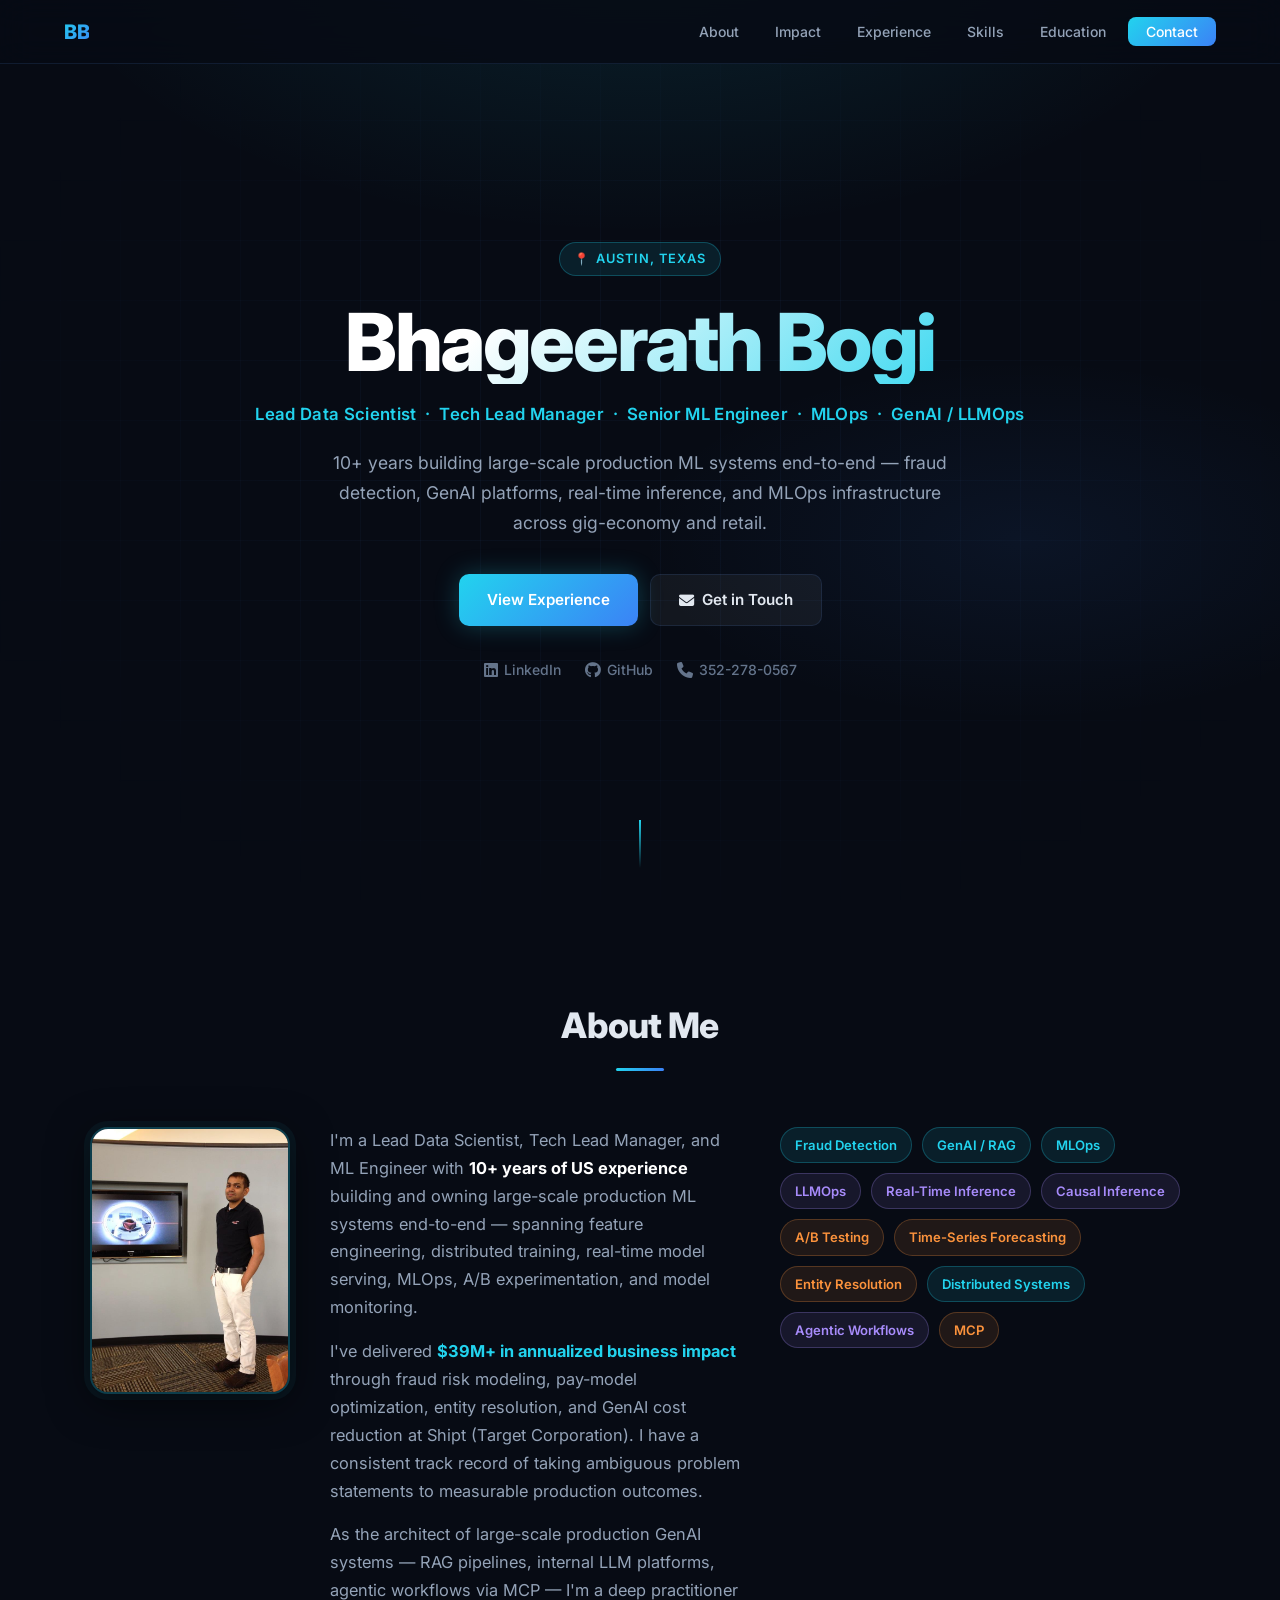
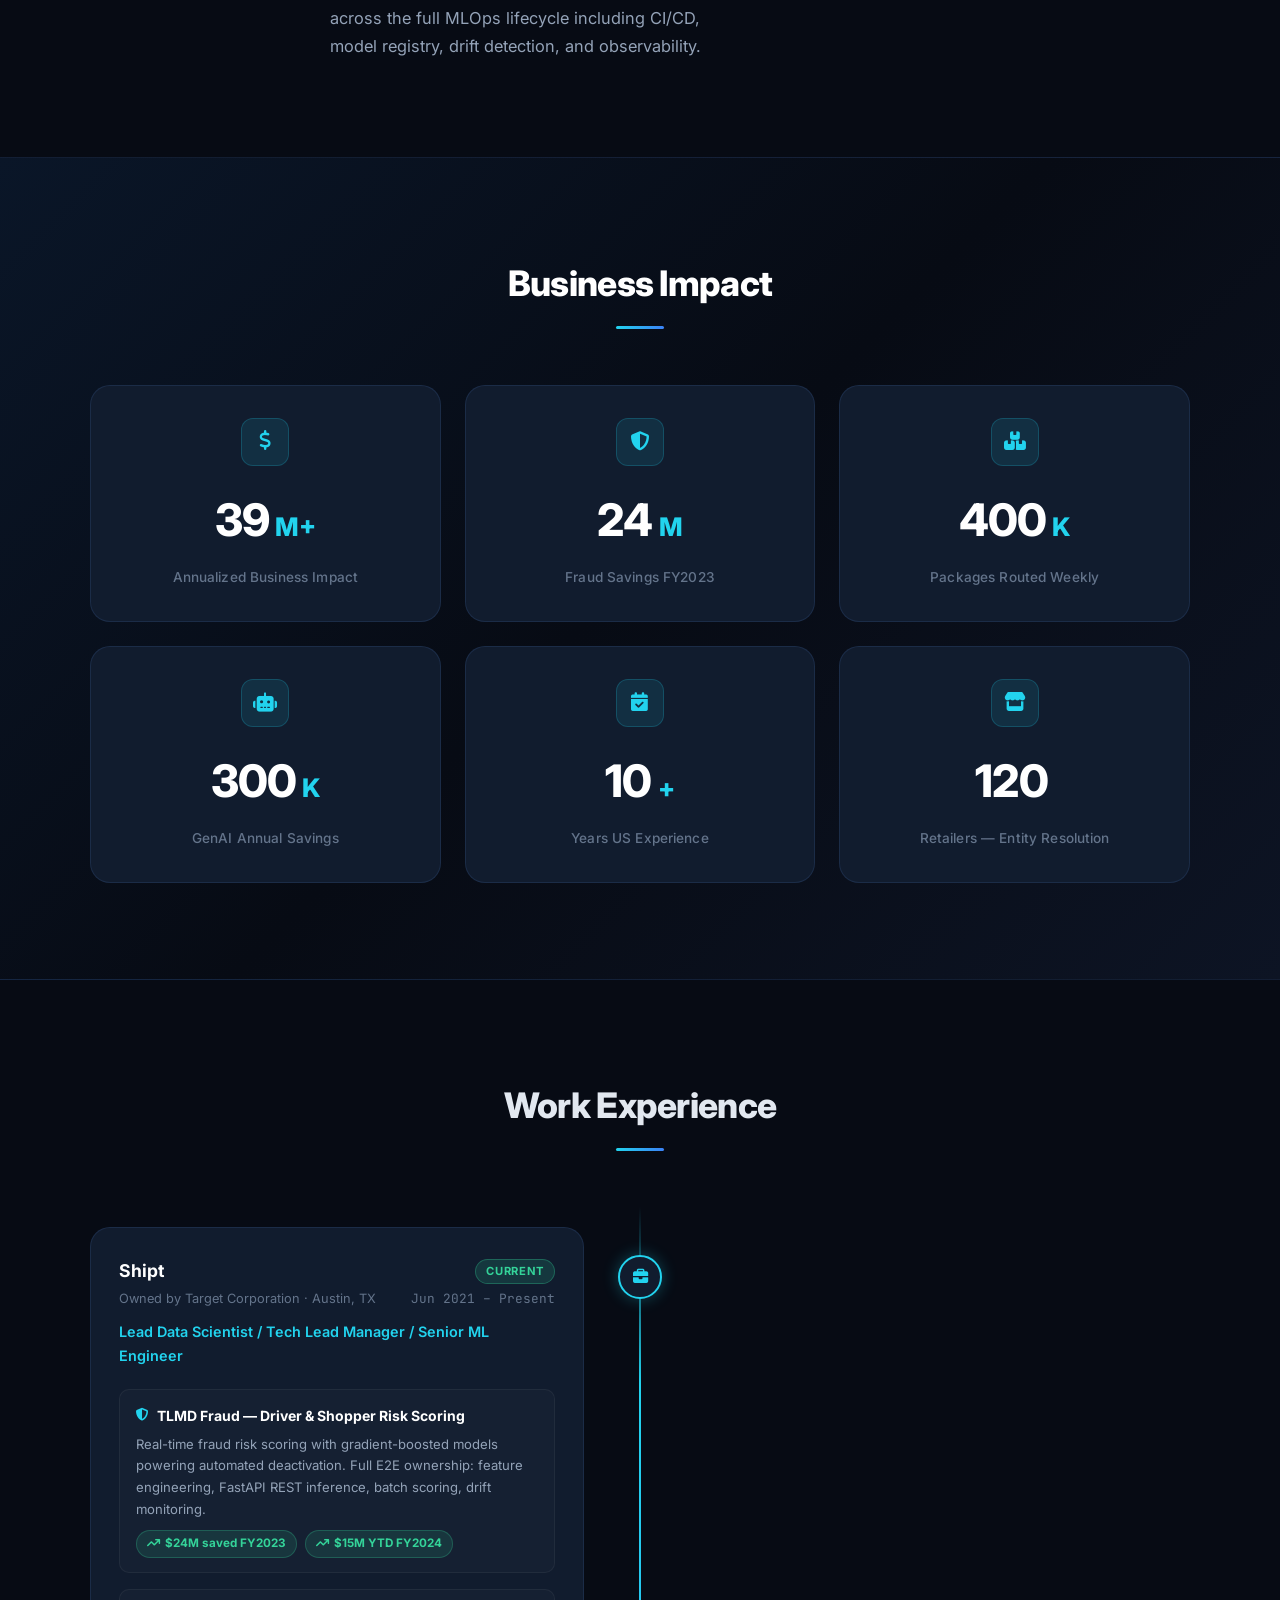
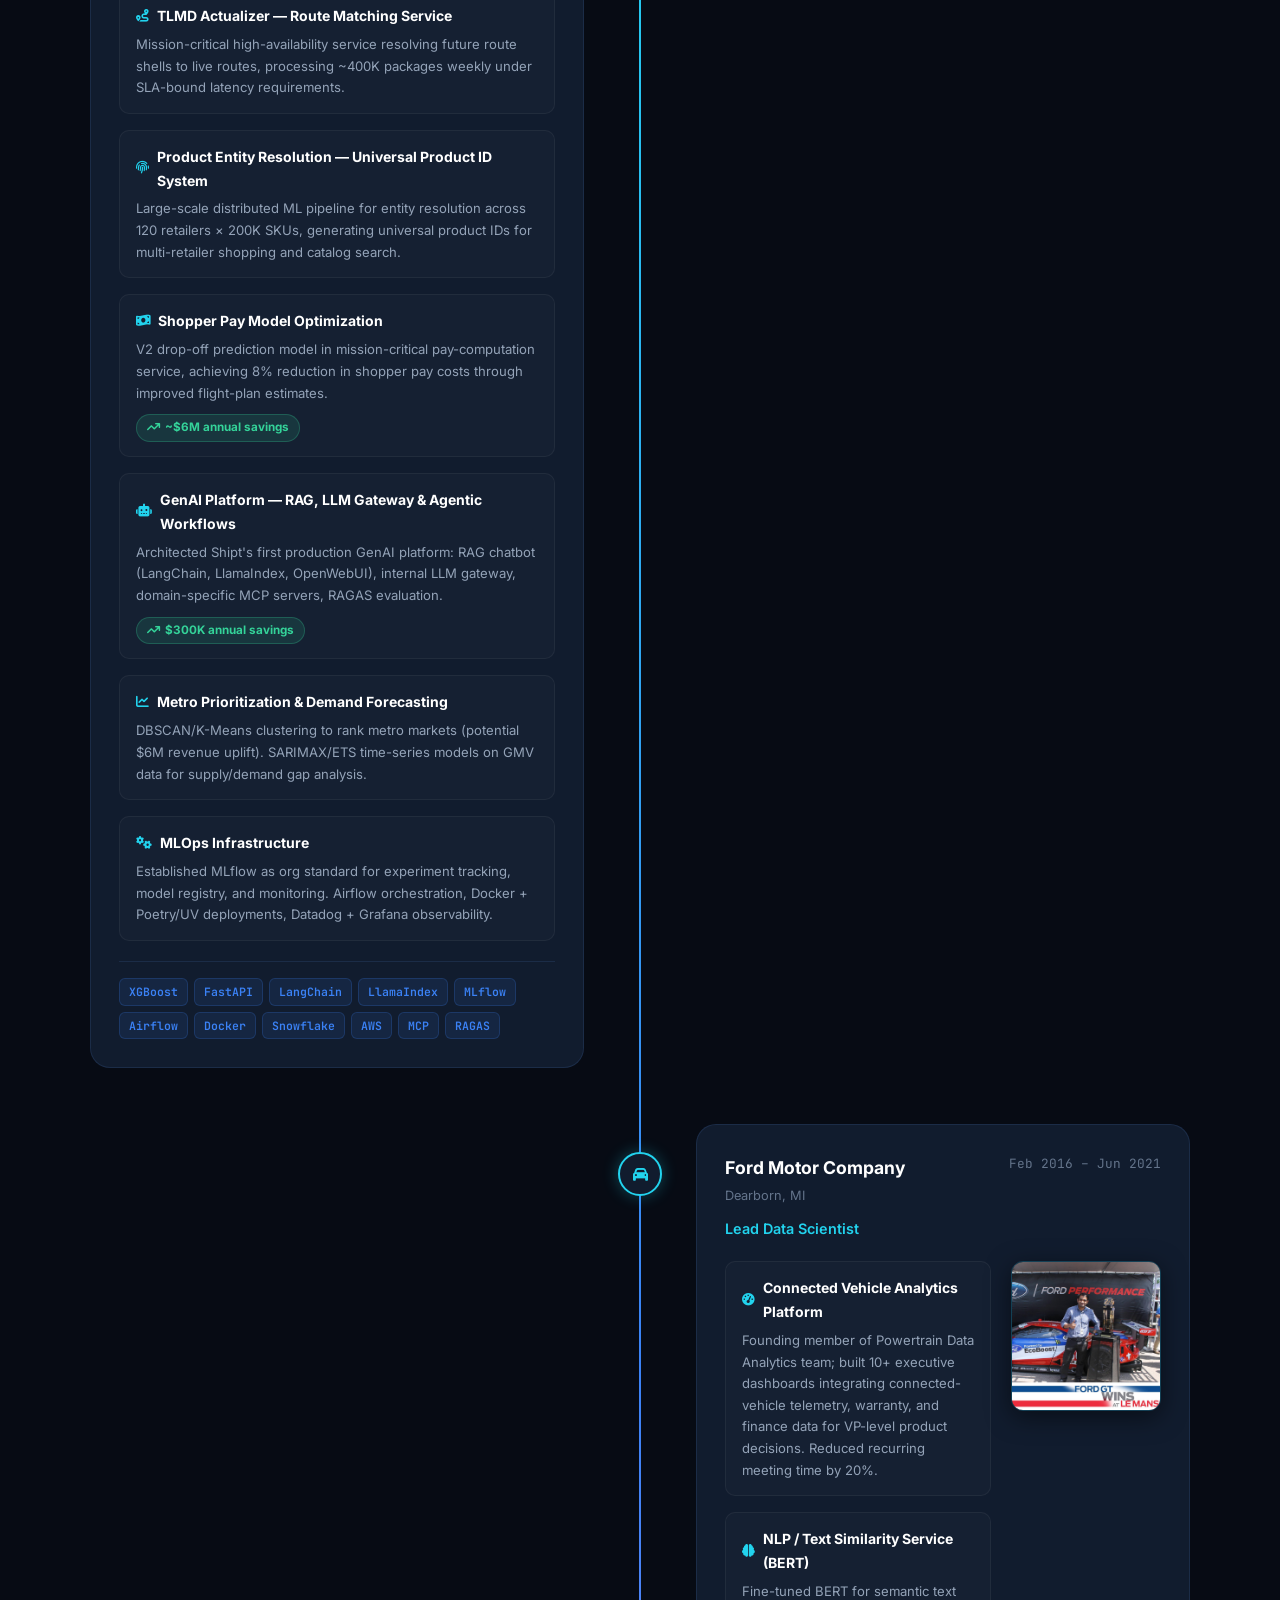
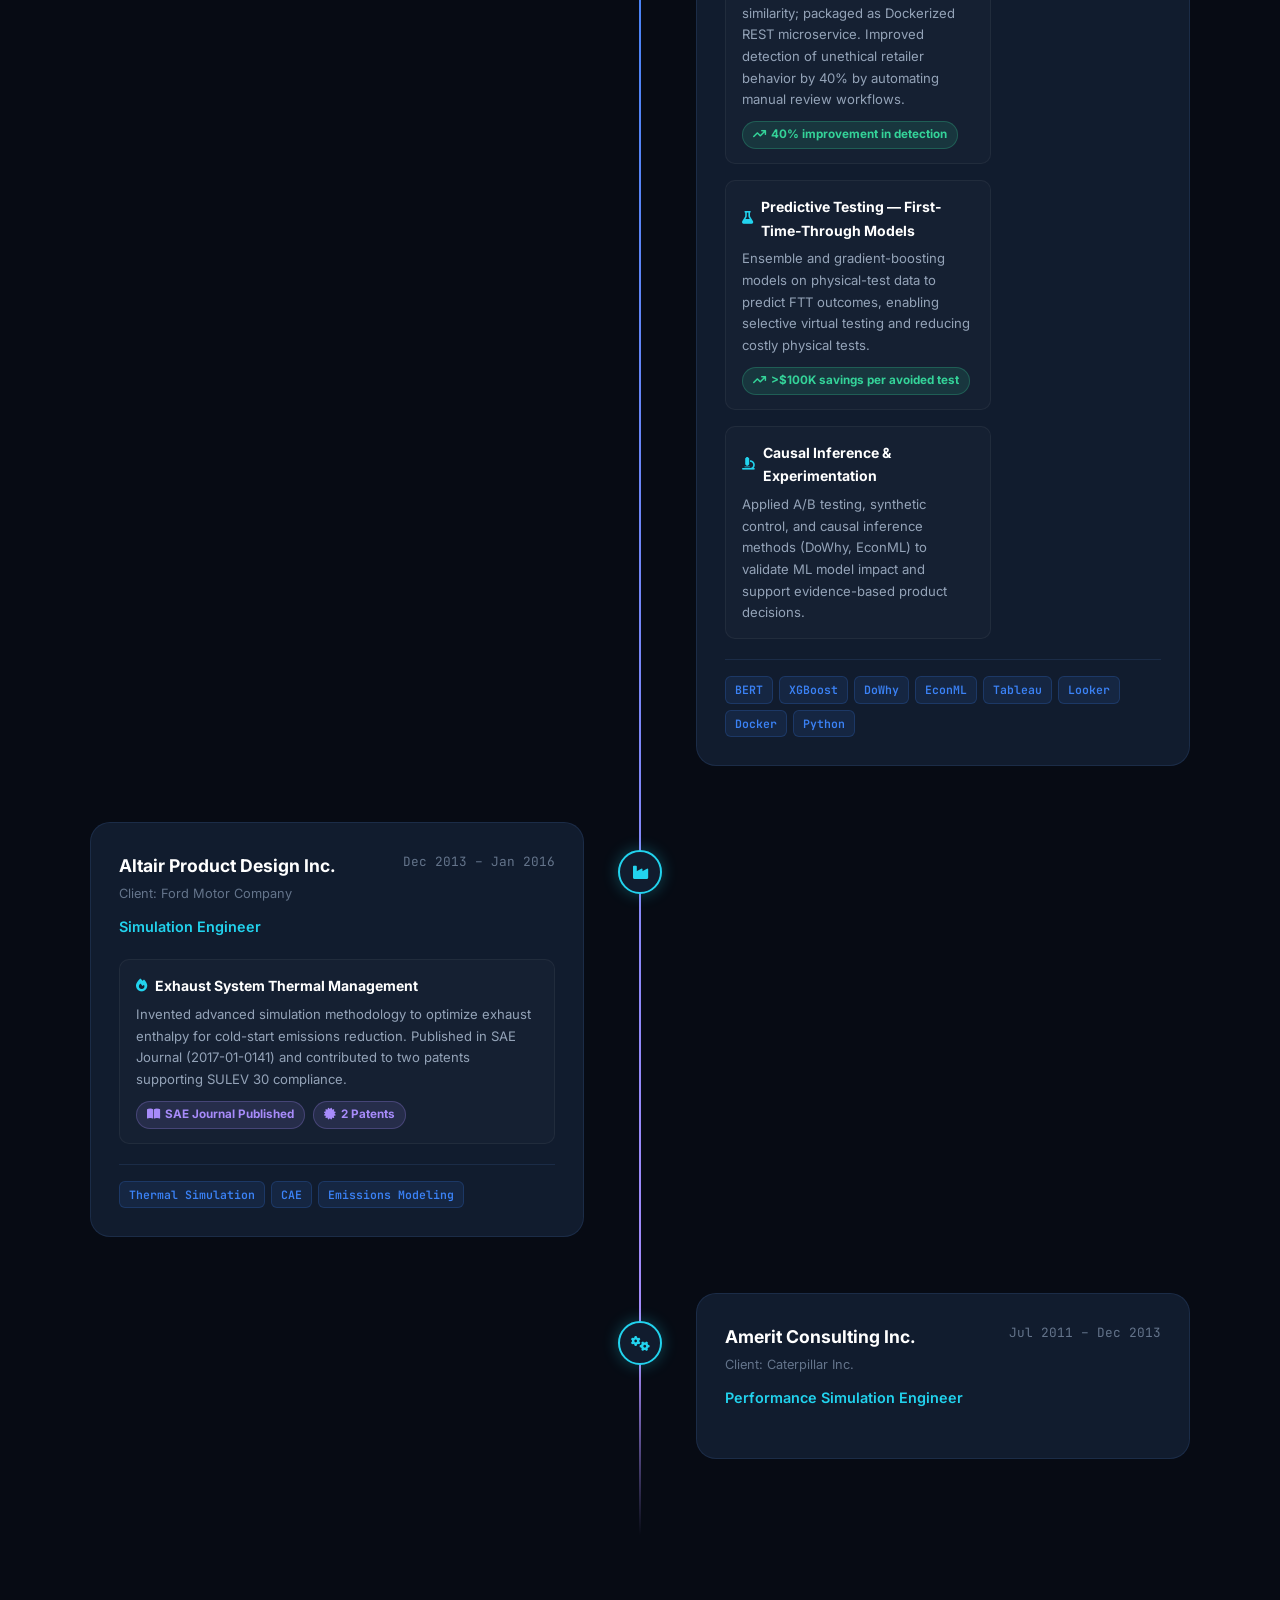
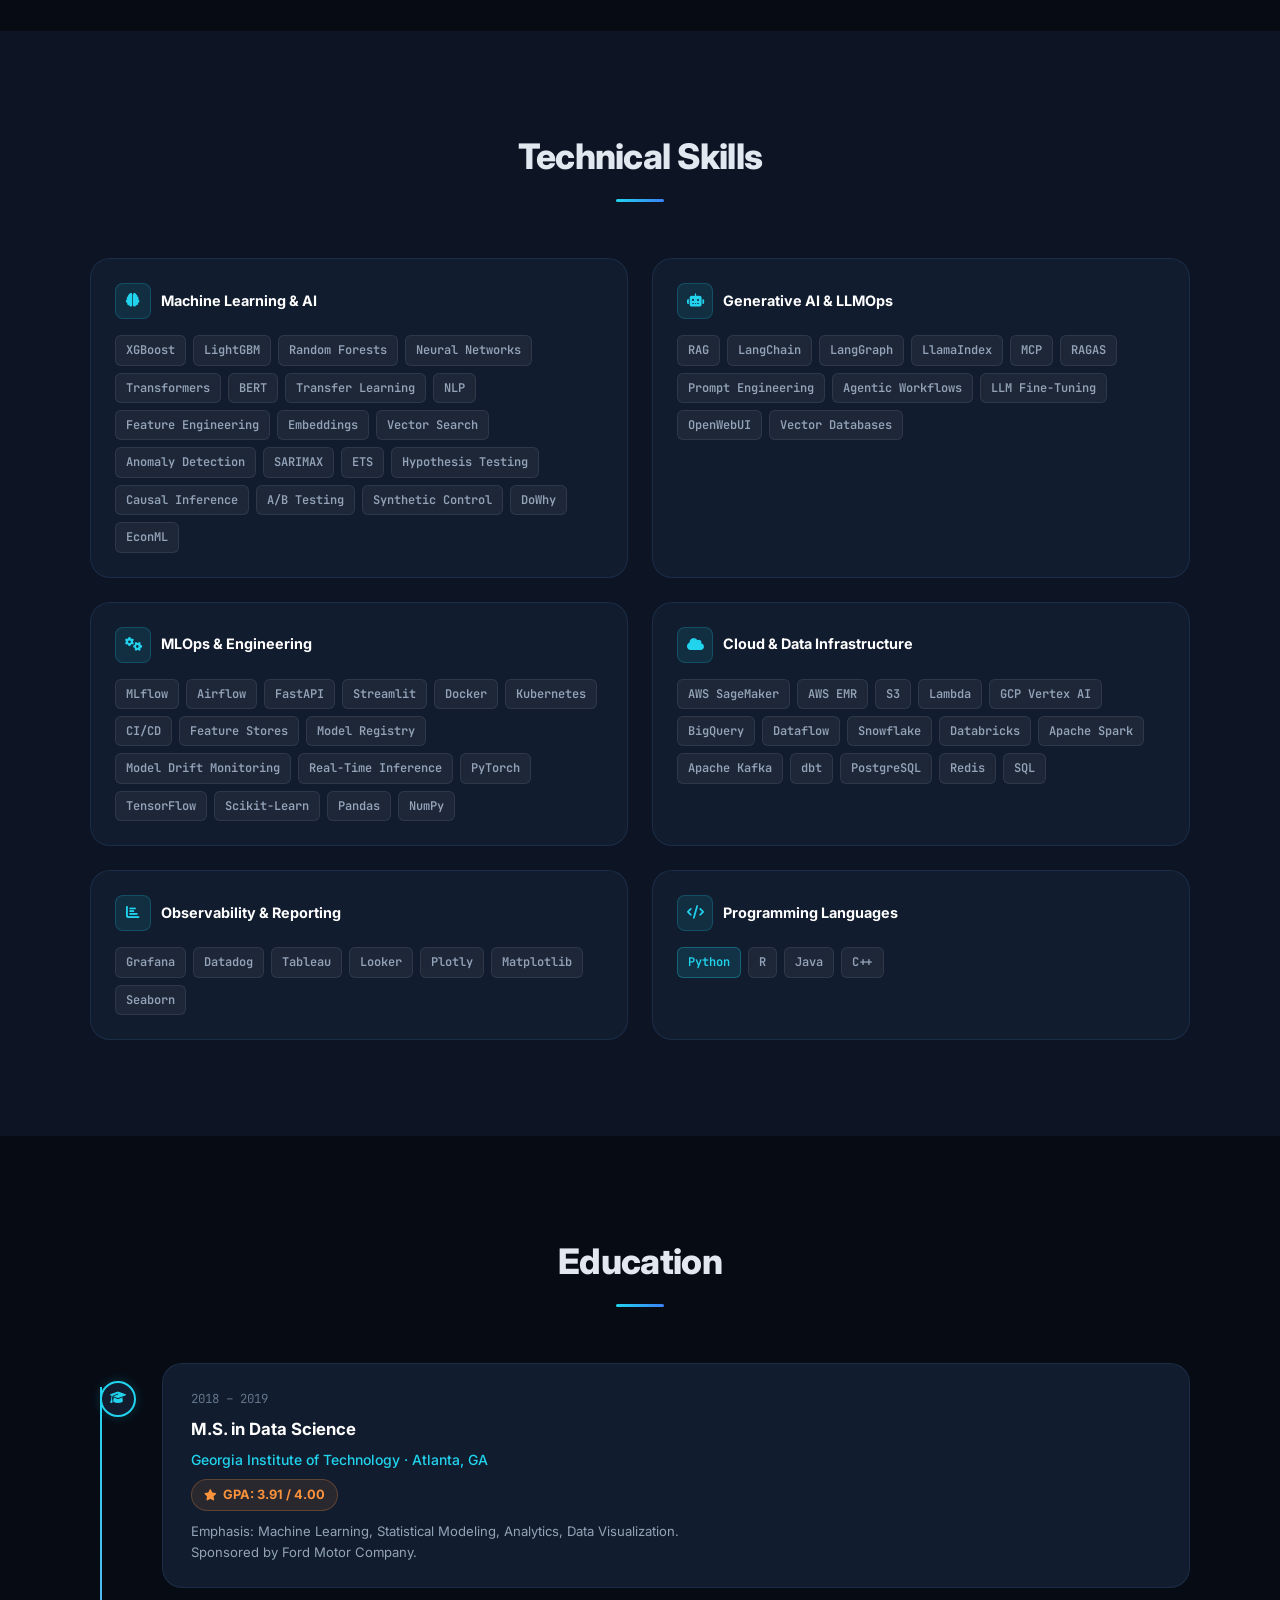
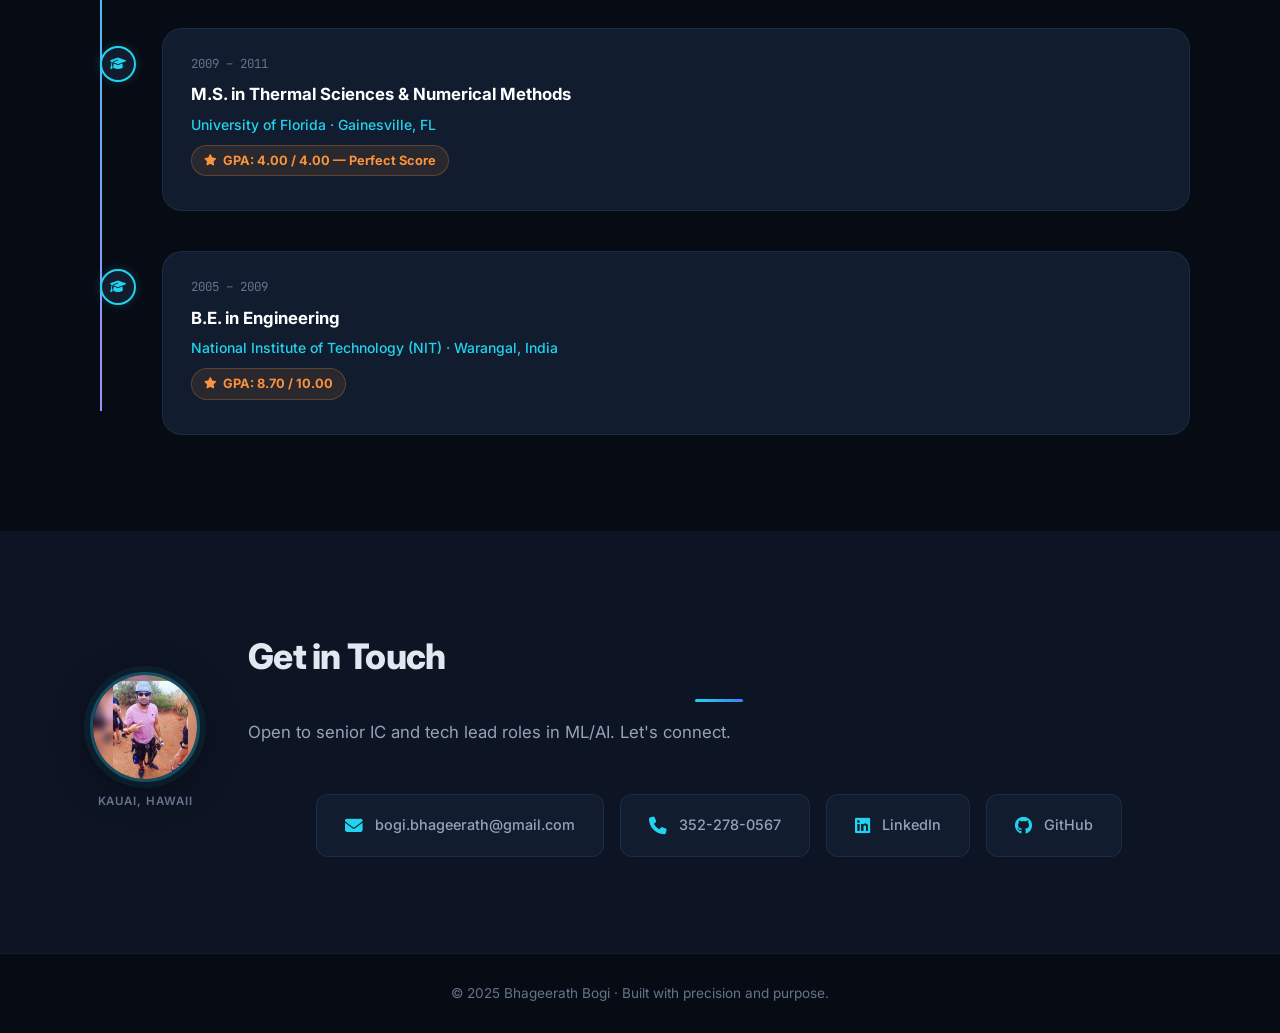
==== index.html @ 5f9bac26 "feat: update titles to Lead Data Scientist and Tech Lead Manager" ====
<!DOCTYPE html>
<html lang="en">
<head>
  <meta charset="UTF-8" />
  <meta name="viewport" content="width=device-width, initial-scale=1.0" />
  <title>Bhageerath Bogi — Lead Data Scientist & Tech Lead Manager</title>
  <link rel="stylesheet" href="style.css" />
  <link href="https://fonts.googleapis.com/css2?family=Inter:wght@300;400;500;600;700;800&family=JetBrains+Mono:wght@400;500&display=swap" rel="stylesheet" />
  <link rel="stylesheet" href="https://cdnjs.cloudflare.com/ajax/libs/font-awesome/6.5.0/css/all.min.css" />
</head>
<body>

  <!-- NAV -->
  <nav class="nav" id="nav">
    <div class="nav-inner">
      <a class="nav-logo" href="#hero">BB</a>
      <ul class="nav-links">
        <li><a href="#about">About</a></li>
        <li><a href="#impact">Impact</a></li>
        <li><a href="#experience">Experience</a></li>
        <li><a href="#skills">Skills</a></li>
        <li><a href="#education">Education</a></li>
        <li><a href="#contact" class="nav-cta">Contact</a></li>
      </ul>
      <button class="hamburger" id="hamburger" aria-label="menu">
        <span></span><span></span><span></span>
      </button>
    </div>
  </nav>

  <!-- HERO -->
  <section class="hero" id="hero">
    <div class="hero-bg">
      <div class="hero-grid"></div>
    </div>
    <div class="hero-content">
      <div class="hero-badge reveal">Austin, Texas</div>
      <h1 class="hero-name reveal">Bhageerath Bogi</h1>
      <p class="hero-title reveal">
        Lead Data Scientist &nbsp;·&nbsp; Tech Lead Manager &nbsp;·&nbsp; Senior ML Engineer &nbsp;·&nbsp; MLOps &nbsp;·&nbsp; GenAI / LLMOps
      </p>
      <p class="hero-sub reveal">
        10+ years building large-scale production ML systems end-to-end — fraud detection, GenAI platforms,
        real-time inference, and MLOps infrastructure across gig-economy and retail.
      </p>
      <div class="hero-actions reveal">
        <a href="#experience" class="btn btn-primary">View Experience</a>
        <a href="mailto:bogi.bhageerath@gmail.com" class="btn btn-ghost">
          <i class="fas fa-envelope"></i> Get in Touch
        </a>
      </div>
      <div class="hero-links reveal">
        <a href="https://linkedin.com" target="_blank" rel="noopener"><i class="fab fa-linkedin"></i> LinkedIn</a>
        <a href="https://github.com" target="_blank" rel="noopener"><i class="fab fa-github"></i> GitHub</a>
        <a href="tel:3522780567"><i class="fas fa-phone"></i> 352-278-0567</a>
      </div>
    </div>
    <div class="hero-scroll">
      <span></span>
    </div>
  </section>

  <!-- ABOUT -->
  <section class="section" id="about">
    <div class="container">
      <h2 class="section-title reveal">About Me</h2>
      <div class="about-grid">
        <div class="about-photo reveal">
          <img src="images/photo-profile.jpg" alt="Bhageerath Bogi" class="about-profile-img" />
        </div>
        <div class="about-text reveal">
          <p>
            I'm a Lead Data Scientist, Tech Lead Manager, and ML Engineer with <strong>10+ years of US experience</strong> building and owning
            large-scale production ML systems end-to-end — spanning feature engineering, distributed training, real-time
            model serving, MLOps, A/B experimentation, and model monitoring.
          </p>
          <p>
            I've delivered <strong class="accent">$39M+ in annualized business impact</strong> through fraud risk modeling,
            pay-model optimization, entity resolution, and GenAI cost reduction at Shipt (Target Corporation).
            I have a consistent track record of taking ambiguous problem statements to measurable production outcomes.
          </p>
          <p>
            As the architect of large-scale production GenAI systems — RAG pipelines, internal LLM platforms, agentic
            workflows via MCP — I'm a deep practitioner across the full MLOps lifecycle including CI/CD, model registry,
            drift detection, and observability.
          </p>
        </div>
        <div class="about-tags reveal">
          <span class="tag tag-primary">Fraud Detection</span>
          <span class="tag tag-primary">GenAI / RAG</span>
          <span class="tag tag-primary">MLOps</span>
          <span class="tag tag-secondary">LLMOps</span>
          <span class="tag tag-secondary">Real-Time Inference</span>
          <span class="tag tag-secondary">Causal Inference</span>
          <span class="tag tag-accent">A/B Testing</span>
          <span class="tag tag-accent">Time-Series Forecasting</span>
          <span class="tag tag-accent">Entity Resolution</span>
          <span class="tag tag-primary">Distributed Systems</span>
          <span class="tag tag-secondary">Agentic Workflows</span>
          <span class="tag tag-accent">MCP</span>
        </div>
      </div>
    </div>
  </section>

  <!-- IMPACT COUNTERS -->
  <section class="impact-section" id="impact">
    <div class="container">
      <h2 class="section-title reveal" style="color:#fff">Business Impact</h2>
      <div class="impact-grid">
        <div class="impact-card reveal">
          <div class="impact-icon"><i class="fas fa-dollar-sign"></i></div>
          <div class="impact-number" data-target="39">0</div>
          <div class="impact-suffix">M+</div>
          <div class="impact-label">Annualized Business Impact</div>
        </div>
        <div class="impact-card reveal">
          <div class="impact-icon"><i class="fas fa-shield-halved"></i></div>
          <div class="impact-number" data-target="24">0</div>
          <div class="impact-suffix">M</div>
          <div class="impact-label">Fraud Savings FY2023</div>
        </div>
        <div class="impact-card reveal">
          <div class="impact-icon"><i class="fas fa-boxes-stacked"></i></div>
          <div class="impact-number" data-target="400">0</div>
          <div class="impact-suffix">K</div>
          <div class="impact-label">Packages Routed Weekly</div>
        </div>
        <div class="impact-card reveal">
          <div class="impact-icon"><i class="fas fa-robot"></i></div>
          <div class="impact-number" data-target="300">0</div>
          <div class="impact-suffix">K</div>
          <div class="impact-label">GenAI Annual Savings</div>
        </div>
        <div class="impact-card reveal">
          <div class="impact-icon"><i class="fas fa-calendar-check"></i></div>
          <div class="impact-number" data-target="10">0</div>
          <div class="impact-suffix">+</div>
          <div class="impact-label">Years US Experience</div>
        </div>
        <div class="impact-card reveal">
          <div class="impact-icon"><i class="fas fa-store"></i></div>
          <div class="impact-number" data-target="120">0</div>
          <div class="impact-suffix"></div>
          <div class="impact-label">Retailers — Entity Resolution</div>
        </div>
      </div>
    </div>
  </section>

  <!-- EXPERIENCE TIMELINE -->
  <section class="section" id="experience">
    <div class="container">
      <h2 class="section-title reveal">Work Experience</h2>
      <div class="timeline">

        <!-- Shipt -->
        <div class="timeline-item reveal" data-side="left">
          <div class="timeline-dot">
            <i class="fas fa-briefcase"></i>
          </div>
          <div class="timeline-card">
            <div class="timeline-header">
              <div class="timeline-company">
                <span class="company-name">Shipt</span>
                <span class="company-sub">Owned by Target Corporation · Austin, TX</span>
              </div>
              <div class="timeline-period">
                <span class="period-badge current">Current</span>
                <span class="period-dates">Jun 2021 – Present</span>
              </div>
            </div>
            <div class="timeline-role">Lead Data Scientist / Tech Lead Manager / Senior ML Engineer</div>
            <div class="timeline-projects">
              <div class="project-item">
                <div class="project-name">
                  <i class="fas fa-shield-halved"></i>
                  TLMD Fraud — Driver &amp; Shopper Risk Scoring
                </div>
                <p>Real-time fraud risk scoring with gradient-boosted models powering automated deactivation. Full E2E ownership: feature engineering, FastAPI REST inference, batch scoring, drift monitoring.</p>
                <div class="project-impact">
                  <span class="impact-badge"><i class="fas fa-arrow-trend-up"></i> $24M saved FY2023</span>
                  <span class="impact-badge"><i class="fas fa-arrow-trend-up"></i> $15M YTD FY2024</span>
                </div>
              </div>
              <div class="project-item">
                <div class="project-name">
                  <i class="fas fa-route"></i>
                  TLMD Actualizer — Route Matching Service
                </div>
                <p>Mission-critical high-availability service resolving future route shells to live routes, processing ~400K packages weekly under SLA-bound latency requirements.</p>
              </div>
              <div class="project-item">
                <div class="project-name">
                  <i class="fas fa-fingerprint"></i>
                  Product Entity Resolution — Universal Product ID System
                </div>
                <p>Large-scale distributed ML pipeline for entity resolution across 120 retailers × 200K SKUs, generating universal product IDs for multi-retailer shopping and catalog search.</p>
              </div>
              <div class="project-item">
                <div class="project-name">
                  <i class="fas fa-money-bill-wave"></i>
                  Shopper Pay Model Optimization
                </div>
                <p>V2 drop-off prediction model in mission-critical pay-computation service, achieving 8% reduction in shopper pay costs through improved flight-plan estimates.</p>
                <div class="project-impact">
                  <span class="impact-badge"><i class="fas fa-arrow-trend-up"></i> ~$6M annual savings</span>
                </div>
              </div>
              <div class="project-item">
                <div class="project-name">
                  <i class="fas fa-robot"></i>
                  GenAI Platform — RAG, LLM Gateway &amp; Agentic Workflows
                </div>
                <p>Architected Shipt's first production GenAI platform: RAG chatbot (LangChain, LlamaIndex, OpenWebUI), internal LLM gateway, domain-specific MCP servers, RAGAS evaluation.</p>
                <div class="project-impact">
                  <span class="impact-badge"><i class="fas fa-arrow-trend-up"></i> $300K annual savings</span>
                </div>
              </div>
              <div class="project-item">
                <div class="project-name">
                  <i class="fas fa-chart-line"></i>
                  Metro Prioritization &amp; Demand Forecasting
                </div>
                <p>DBSCAN/K-Means clustering to rank metro markets (potential $6M revenue uplift). SARIMAX/ETS time-series models on GMV data for supply/demand gap analysis.</p>
              </div>
              <div class="project-item">
                <div class="project-name">
                  <i class="fas fa-gears"></i>
                  MLOps Infrastructure
                </div>
                <p>Established MLflow as org standard for experiment tracking, model registry, and monitoring. Airflow orchestration, Docker + Poetry/UV deployments, Datadog + Grafana observability.</p>
              </div>
            </div>
            <div class="timeline-tech">
              <span>XGBoost</span><span>FastAPI</span><span>LangChain</span><span>LlamaIndex</span>
              <span>MLflow</span><span>Airflow</span><span>Docker</span><span>Snowflake</span>
              <span>AWS</span><span>MCP</span><span>RAGAS</span>
            </div>
          </div>
        </div>

        <!-- Ford -->
        <div class="timeline-item reveal" data-side="right">
          <div class="timeline-dot">
            <i class="fas fa-car"></i>
          </div>
          <div class="timeline-card">
            <div class="timeline-header">
              <div class="timeline-company">
                <span class="company-name">Ford Motor Company</span>
                <span class="company-sub">Dearborn, MI</span>
              </div>
              <div class="timeline-period">
                <span class="period-dates">Feb 2016 – Jun 2021</span>
              </div>
            </div>
            <div class="timeline-role">Lead Data Scientist</div>
            <img src="images/photo-ford-lemans.jpg" class="ford-photo" alt="With the Ford GT Le Mans trophy — 2016" />
            <div class="timeline-projects">
              <div class="project-item">
                <div class="project-name">
                  <i class="fas fa-gauge-high"></i>
                  Connected Vehicle Analytics Platform
                </div>
                <p>Founding member of Powertrain Data Analytics team; built 10+ executive dashboards integrating connected-vehicle telemetry, warranty, and finance data for VP-level product decisions. Reduced recurring meeting time by 20%.</p>
              </div>
              <div class="project-item">
                <div class="project-name">
                  <i class="fas fa-brain"></i>
                  NLP / Text Similarity Service (BERT)
                </div>
                <p>Fine-tuned BERT for semantic text similarity; packaged as Dockerized REST microservice. Improved detection of unethical retailer behavior by 40% by automating manual review workflows.</p>
                <div class="project-impact">
                  <span class="impact-badge"><i class="fas fa-arrow-trend-up"></i> 40% improvement in detection</span>
                </div>
              </div>
              <div class="project-item">
                <div class="project-name">
                  <i class="fas fa-flask"></i>
                  Predictive Testing — First-Time-Through Models
                </div>
                <p>Ensemble and gradient-boosting models on physical-test data to predict FTT outcomes, enabling selective virtual testing and reducing costly physical tests.</p>
                <div class="project-impact">
                  <span class="impact-badge"><i class="fas fa-arrow-trend-up"></i> >$100K savings per avoided test</span>
                </div>
              </div>
              <div class="project-item">
                <div class="project-name">
                  <i class="fas fa-microscope"></i>
                  Causal Inference &amp; Experimentation
                </div>
                <p>Applied A/B testing, synthetic control, and causal inference methods (DoWhy, EconML) to validate ML model impact and support evidence-based product decisions.</p>
              </div>
            </div>
            <div class="timeline-tech">
              <span>BERT</span><span>XGBoost</span><span>DoWhy</span><span>EconML</span>
              <span>Tableau</span><span>Looker</span><span>Docker</span><span>Python</span>
            </div>
          </div>
        </div>

        <!-- Altair -->
        <div class="timeline-item reveal" data-side="left">
          <div class="timeline-dot">
            <i class="fas fa-industry"></i>
          </div>
          <div class="timeline-card">
            <div class="timeline-header">
              <div class="timeline-company">
                <span class="company-name">Altair Product Design Inc.</span>
                <span class="company-sub">Client: Ford Motor Company</span>
              </div>
              <div class="timeline-period">
                <span class="period-dates">Dec 2013 – Jan 2016</span>
              </div>
            </div>
            <div class="timeline-role">Simulation Engineer</div>
            <div class="timeline-projects">
              <div class="project-item">
                <div class="project-name">
                  <i class="fas fa-fire"></i>
                  Exhaust System Thermal Management
                </div>
                <p>Invented advanced simulation methodology to optimize exhaust enthalpy for cold-start emissions reduction. Published in SAE Journal (2017-01-0141) and contributed to two patents supporting SULEV 30 compliance.</p>
                <div class="project-impact">
                  <span class="impact-badge pub"><i class="fas fa-book-open"></i> SAE Journal Published</span>
                  <span class="impact-badge pub"><i class="fas fa-certificate"></i> 2 Patents</span>
                </div>
              </div>
            </div>
            <div class="timeline-tech">
              <span>Thermal Simulation</span><span>CAE</span><span>Emissions Modeling</span>
            </div>
          </div>
        </div>

        <!-- Amerit -->
        <div class="timeline-item reveal" data-side="right">
          <div class="timeline-dot">
            <i class="fas fa-cogs"></i>
          </div>
          <div class="timeline-card">
            <div class="timeline-header">
              <div class="timeline-company">
                <span class="company-name">Amerit Consulting Inc.</span>
                <span class="company-sub">Client: Caterpillar Inc.</span>
              </div>
              <div class="timeline-period">
                <span class="period-dates">Jul 2011 – Dec 2013</span>
              </div>
            </div>
            <div class="timeline-role">Performance Simulation Engineer</div>
          </div>
        </div>

      </div>
    </div>
  </section>

  <!-- SKILLS -->
  <section class="section skills-section" id="skills">
    <div class="container">
      <h2 class="section-title reveal">Technical Skills</h2>
      <div class="skills-grid">

        <div class="skill-category reveal">
          <div class="skill-cat-header">
            <i class="fas fa-brain"></i>
            <span>Machine Learning &amp; AI</span>
          </div>
          <div class="skill-tags">
            <span>XGBoost</span><span>LightGBM</span><span>Random Forests</span>
            <span>Neural Networks</span><span>Transformers</span><span>BERT</span>
            <span>Transfer Learning</span><span>NLP</span><span>Feature Engineering</span>
            <span>Embeddings</span><span>Vector Search</span><span>Anomaly Detection</span>
            <span>SARIMAX</span><span>ETS</span><span>Hypothesis Testing</span>
            <span>Causal Inference</span><span>A/B Testing</span><span>Synthetic Control</span>
            <span>DoWhy</span><span>EconML</span>
          </div>
        </div>

        <div class="skill-category reveal">
          <div class="skill-cat-header">
            <i class="fas fa-robot"></i>
            <span>Generative AI &amp; LLMOps</span>
          </div>
          <div class="skill-tags">
            <span>RAG</span><span>LangChain</span><span>LangGraph</span>
            <span>LlamaIndex</span><span>MCP</span><span>RAGAS</span>
            <span>Prompt Engineering</span><span>Agentic Workflows</span>
            <span>LLM Fine-Tuning</span><span>OpenWebUI</span><span>Vector Databases</span>
          </div>
        </div>

        <div class="skill-category reveal">
          <div class="skill-cat-header">
            <i class="fas fa-gears"></i>
            <span>MLOps &amp; Engineering</span>
          </div>
          <div class="skill-tags">
            <span>MLflow</span><span>Airflow</span><span>FastAPI</span>
            <span>Streamlit</span><span>Docker</span><span>Kubernetes</span>
            <span>CI/CD</span><span>Feature Stores</span><span>Model Registry</span>
            <span>Model Drift Monitoring</span><span>Real-Time Inference</span>
            <span>PyTorch</span><span>TensorFlow</span><span>Scikit-Learn</span>
            <span>Pandas</span><span>NumPy</span>
          </div>
        </div>

        <div class="skill-category reveal">
          <div class="skill-cat-header">
            <i class="fas fa-cloud"></i>
            <span>Cloud &amp; Data Infrastructure</span>
          </div>
          <div class="skill-tags">
            <span>AWS SageMaker</span><span>AWS EMR</span><span>S3</span><span>Lambda</span>
            <span>GCP Vertex AI</span><span>BigQuery</span><span>Dataflow</span>
            <span>Snowflake</span><span>Databricks</span><span>Apache Spark</span>
            <span>Apache Kafka</span><span>dbt</span><span>PostgreSQL</span>
            <span>Redis</span><span>SQL</span>
          </div>
        </div>

        <div class="skill-category reveal">
          <div class="skill-cat-header">
            <i class="fas fa-chart-bar"></i>
            <span>Observability &amp; Reporting</span>
          </div>
          <div class="skill-tags">
            <span>Grafana</span><span>Datadog</span><span>Tableau</span>
            <span>Looker</span><span>Plotly</span><span>Matplotlib</span><span>Seaborn</span>
          </div>
        </div>

        <div class="skill-category reveal">
          <div class="skill-cat-header">
            <i class="fas fa-code"></i>
            <span>Programming Languages</span>
          </div>
          <div class="skill-tags primary">
            <span class="primary">Python</span><span>R</span><span>Java</span><span>C++</span>
          </div>
        </div>

      </div>
    </div>
  </section>

  <!-- EDUCATION TIMELINE -->
  <section class="section" id="education">
    <div class="container">
      <h2 class="section-title reveal">Education</h2>
      <div class="edu-timeline">

        <div class="edu-item reveal">
          <div class="edu-dot"><i class="fas fa-graduation-cap"></i></div>
          <div class="edu-card">
            <div class="edu-period">2018 – 2019</div>
            <div class="edu-degree">M.S. in Data Science</div>
            <div class="edu-school">Georgia Institute of Technology · Atlanta, GA</div>
            <div class="edu-gpa"><i class="fas fa-star"></i> GPA: 3.91 / 4.00</div>
            <p class="edu-detail">Emphasis: Machine Learning, Statistical Modeling, Analytics, Data Visualization.<br/>
            Sponsored by Ford Motor Company.</p>
          </div>
        </div>

        <div class="edu-item reveal">
          <div class="edu-dot"><i class="fas fa-graduation-cap"></i></div>
          <div class="edu-card">
            <div class="edu-period">2009 – 2011</div>
            <div class="edu-degree">M.S. in Thermal Sciences &amp; Numerical Methods</div>
            <div class="edu-school">University of Florida · Gainesville, FL</div>
            <div class="edu-gpa"><i class="fas fa-star"></i> GPA: 4.00 / 4.00 — Perfect Score</div>
          </div>
        </div>

        <div class="edu-item reveal">
          <div class="edu-dot"><i class="fas fa-graduation-cap"></i></div>
          <div class="edu-card">
            <div class="edu-period">2005 – 2009</div>
            <div class="edu-degree">B.E. in Engineering</div>
            <div class="edu-school">National Institute of Technology (NIT) · Warangal, India</div>
            <div class="edu-gpa"><i class="fas fa-star"></i> GPA: 8.70 / 10.00</div>
          </div>
        </div>

      </div>
    </div>
  </section>

  <!-- CONTACT -->
  <section class="section contact-section" id="contact">
    <div class="container">
      <div class="contact-layout">
        <figure class="circle-photo-wrap reveal">
          <img src="images/photo-adventure.jpg" alt="Zipline in Kauai, Hawaii" />
          <figcaption>Kauai, Hawaii</figcaption>
        </figure>
        <div class="contact-content">
          <h2 class="section-title reveal" style="text-align:left; margin-bottom:16px;">Get in Touch</h2>
          <p class="contact-sub reveal" style="text-align:left; margin-top:0;">Open to senior IC and tech lead roles in ML/AI. Let's connect.</p>
          <div class="contact-cards reveal">
            <a href="mailto:bogi.bhageerath@gmail.com" class="contact-card">
              <i class="fas fa-envelope"></i>
              <span>bogi.bhageerath@gmail.com</span>
            </a>
            <a href="tel:3522780567" class="contact-card">
              <i class="fas fa-phone"></i>
              <span>352-278-0567</span>
            </a>
            <a href="https://linkedin.com" target="_blank" rel="noopener" class="contact-card">
              <i class="fab fa-linkedin"></i>
              <span>LinkedIn</span>
            </a>
            <a href="https://github.com" target="_blank" rel="noopener" class="contact-card">
              <i class="fab fa-github"></i>
              <span>GitHub</span>
            </a>
          </div>
        </div>
      </div>
    </div>
  </section>

  <!-- FOOTER -->
  <footer class="footer">
    <div class="container">
      <p>© 2025 Bhageerath Bogi · Built with precision and purpose.</p>
    </div>
  </footer>

  <script src="app.js"></script>
</body>
</html>
---- style.css ----
/* ============================================================
   BASE & RESET
   ============================================================ */
*, *::before, *::after { box-sizing: border-box; margin: 0; padding: 0; }

:root {
  --bg:        #070b14;
  --surface:   #0d1424;
  --card:      #111c2e;
  --card-alt:  #141f33;
  --border:    rgba(99,155,255,0.12);
  --cyan:      #22d3ee;
  --blue:      #3b82f6;
  --purple:    #a78bfa;
  --green:     #34d399;
  --orange:    #fb923c;
  --text:      #e2e8f0;
  --muted:     #64748b;
  --subtle:    #94a3b8;
  --radius:    12px;
  --radius-lg: 20px;
  --font:      'Inter', system-ui, sans-serif;
  --mono:      'JetBrains Mono', monospace;
  --nav-h:     64px;
}

html { scroll-behavior: smooth; }

body {
  font-family: var(--font);
  background: var(--bg);
  color: var(--text);
  line-height: 1.7;
  overflow-x: hidden;
}

a { color: inherit; text-decoration: none; }
strong { color: #fff; }
.accent { color: var(--cyan); }

/* ============================================================
   SCROLLBAR
   ============================================================ */
::-webkit-scrollbar { width: 6px; }
::-webkit-scrollbar-track { background: var(--bg); }
::-webkit-scrollbar-thumb { background: var(--blue); border-radius: 3px; }

/* ============================================================
   NAV
   ============================================================ */
.nav {
  position: fixed; top: 0; left: 0; right: 0; z-index: 100;
  height: var(--nav-h);
  background: rgba(7,11,20,0.85);
  backdrop-filter: blur(16px);
  border-bottom: 1px solid var(--border);
  transition: background 0.3s;
}
.nav.scrolled { background: rgba(7,11,20,0.98); }

.nav-inner {
  max-width: 1200px; margin: 0 auto;
  padding: 0 24px;
  height: 100%;
  display: flex; align-items: center; justify-content: space-between;
}

.nav-logo {
  font-size: 1.25rem; font-weight: 800; letter-spacing: -0.02em;
  background: linear-gradient(135deg, var(--cyan), var(--blue));
  -webkit-background-clip: text; -webkit-text-fill-color: transparent;
  background-clip: text;
}

.nav-links {
  display: flex; align-items: center; gap: 8px; list-style: none;
}

.nav-links a {
  padding: 6px 14px; border-radius: 8px;
  font-size: 0.875rem; font-weight: 500; color: var(--subtle);
  transition: color 0.2s, background 0.2s;
}
.nav-links a:hover { color: #fff; background: rgba(255,255,255,0.06); }

.nav-cta {
  background: linear-gradient(135deg, var(--cyan), var(--blue)) !important;
  color: #fff !important;
  -webkit-text-fill-color: #fff !important;
  padding: 6px 18px !important;
}
.nav-cta:hover { opacity: 0.9; }

.hamburger {
  display: none; flex-direction: column; gap: 5px;
  background: none; border: none; cursor: pointer; padding: 4px;
}
.hamburger span {
  display: block; width: 22px; height: 2px;
  background: var(--text); border-radius: 2px;
  transition: 0.3s;
}

/* ============================================================
   HERO
   ============================================================ */
.hero {
  min-height: 100vh;
  display: flex; flex-direction: column;
  align-items: center; justify-content: center;
  text-align: center;
  padding: calc(var(--nav-h) + 40px) 24px 80px;
  position: relative; overflow: hidden;
}

.hero-bg {
  position: absolute; inset: 0; z-index: 0;
  background: radial-gradient(ellipse 80% 60% at 50% -10%, rgba(34,211,238,0.12) 0%, transparent 60%),
              radial-gradient(ellipse 60% 40% at 80% 60%, rgba(59,130,246,0.08) 0%, transparent 50%);
}

.hero-grid {
  position: absolute; inset: 0;
  background-image:
    linear-gradient(rgba(99,155,255,0.04) 1px, transparent 1px),
    linear-gradient(90deg, rgba(99,155,255,0.04) 1px, transparent 1px);
  background-size: 60px 60px;
  mask-image: radial-gradient(ellipse at center, black 30%, transparent 80%);
}

.hero-content { position: relative; z-index: 1; max-width: 800px; }

.hero-badge {
  display: inline-flex; align-items: center; gap: 6px;
  font-size: 0.8rem; font-weight: 600; letter-spacing: 0.08em; text-transform: uppercase;
  color: var(--cyan); background: rgba(34,211,238,0.1);
  border: 1px solid rgba(34,211,238,0.25);
  padding: 5px 14px; border-radius: 99px;
  margin-bottom: 24px;
}
.hero-badge::before { content: '📍'; font-size: 0.75rem; }

.hero-name {
  font-size: clamp(2.8rem, 7vw, 5rem);
  font-weight: 800; letter-spacing: -0.03em; line-height: 1.05;
  background: linear-gradient(135deg, #fff 30%, var(--cyan) 100%);
  -webkit-background-clip: text; -webkit-text-fill-color: transparent;
  background-clip: text;
  margin-bottom: 16px;
}

.hero-title {
  font-size: clamp(0.9rem, 2vw, 1.05rem);
  color: var(--cyan); font-weight: 600; letter-spacing: 0.02em;
  margin-bottom: 20px;
}

.hero-sub {
  font-size: clamp(0.95rem, 1.8vw, 1.1rem);
  color: var(--subtle); max-width: 640px; margin: 0 auto 36px;
}

.hero-actions {
  display: flex; gap: 12px; justify-content: center; flex-wrap: wrap;
  margin-bottom: 32px;
}

.btn {
  display: inline-flex; align-items: center; gap: 8px;
  padding: 12px 28px; border-radius: 10px;
  font-size: 0.95rem; font-weight: 600;
  transition: all 0.2s; cursor: pointer;
}
.btn-primary {
  background: linear-gradient(135deg, var(--cyan), var(--blue));
  color: #fff;
  box-shadow: 0 0 24px rgba(34,211,238,0.25);
}
.btn-primary:hover {
  transform: translateY(-2px);
  box-shadow: 0 0 36px rgba(34,211,238,0.4);
}
.btn-ghost {
  background: rgba(255,255,255,0.05);
  border: 1px solid var(--border);
  color: var(--text);
}
.btn-ghost:hover { background: rgba(255,255,255,0.1); transform: translateY(-2px); }

.hero-links {
  display: flex; gap: 24px; justify-content: center; flex-wrap: wrap;
}
.hero-links a {
  display: flex; align-items: center; gap: 6px;
  font-size: 0.875rem; color: var(--muted); font-weight: 500;
  transition: color 0.2s;
}
.hero-links a:hover { color: var(--cyan); }
.hero-links i { font-size: 1rem; }

.hero-scroll {
  position: absolute; bottom: 32px; left: 50%; transform: translateX(-50%);
}
.hero-scroll span {
  display: block; width: 2px; height: 48px;
  background: linear-gradient(to bottom, var(--cyan), transparent);
  margin: 0 auto;
  animation: scrollPulse 2s ease-in-out infinite;
}

@keyframes scrollPulse {
  0%, 100% { opacity: 0.3; transform: scaleY(0.8); }
  50% { opacity: 1; transform: scaleY(1); }
}

/* ============================================================
   SECTIONS
   ============================================================ */
.section { padding: 96px 24px; }
.container { max-width: 1100px; margin: 0 auto; }

.section-title {
  font-size: clamp(1.6rem, 4vw, 2.2rem);
  font-weight: 800; letter-spacing: -0.02em;
  margin-bottom: 56px; text-align: center;
  position: relative;
}
.section-title::after {
  content: '';
  display: block; width: 48px; height: 3px;
  background: linear-gradient(to right, var(--cyan), var(--blue));
  margin: 12px auto 0; border-radius: 2px;
}

/* ============================================================
   ABOUT
   ============================================================ */
.about-grid {
  display: grid;
  grid-template-columns: 200px 1fr 1fr;
  gap: 40px;
  align-items: start;
}
.about-text p {
  color: var(--subtle); margin-bottom: 16px; font-size: 1.025rem;
}
.about-text p:last-child { margin-bottom: 0; }

.about-tags { display: flex; flex-wrap: wrap; gap: 10px; align-content: flex-start; }

/* About profile photo */
.about-photo {
  display: flex;
  justify-content: center;
  align-items: flex-start;
}
.about-profile-img {
  width: 200px;
  aspect-ratio: 3 / 4;
  object-fit: cover;
  object-position: top center;
  border-radius: 18px;
  border: 2px solid rgba(34,211,238,0.25);
  box-shadow: 0 8px 40px rgba(0,0,0,0.55), 0 0 0 6px rgba(34,211,238,0.06);
  transition: transform 0.35s ease, box-shadow 0.35s ease;
  display: block;
}
.about-profile-img:hover {
  transform: scale(1.03) translateY(-4px);
  box-shadow: 0 20px 60px rgba(0,0,0,0.65), 0 0 0 6px rgba(34,211,238,0.18);
}

/* Ford contextual photo */
.ford-photo {
  float: right;
  width: 150px;
  height: 150px;
  object-fit: cover;
  object-position: top center;
  border-radius: 12px;
  border: 1px solid rgba(34,211,238,0.2);
  margin: 0 0 14px 20px;
  box-shadow: 0 6px 24px rgba(0,0,0,0.5);
  transition: transform 0.3s ease;
}
.ford-photo:hover { transform: scale(1.04); }

/* Circle lifestyle photo above Contact */
.section-circle-photo {
  padding: 0 24px 72px;
  display: flex;
  justify-content: center;
}
.circle-photo-wrap {
  margin: 0;
  display: flex;
  flex-direction: column;
  align-items: center;
  gap: 10px;
  flex-shrink: 0;
}
.circle-photo-wrap img {
  width: 110px;
  height: 110px;
  border-radius: 50%;
  object-fit: cover;
  object-position: top center;
  border: 3px solid rgba(34,211,238,0.3);
  box-shadow: 0 0 0 6px rgba(34,211,238,0.07), 0 8px 36px rgba(0,0,0,0.5);
  display: block;
  transition: transform 0.35s ease, box-shadow 0.35s ease;
}
.circle-photo-wrap:hover img {
  transform: scale(1.05);
  box-shadow: 0 0 0 8px rgba(34,211,238,0.15), 0 12px 48px rgba(0,0,0,0.6);
}
.circle-photo-wrap figcaption {
  font-size: 0.72rem;
  font-weight: 600;
  letter-spacing: 0.08em;
  text-transform: uppercase;
  color: var(--muted);
}

/* Contact side-by-side layout */
.contact-layout {
  display: flex;
  align-items: center;
  gap: 48px;
}
.contact-content {
  flex: 1;
}

.tag {
  padding: 6px 14px; border-radius: 99px; font-size: 0.82rem; font-weight: 600;
}
.tag-primary { background: rgba(34,211,238,0.1); color: var(--cyan); border: 1px solid rgba(34,211,238,0.25); }
.tag-secondary { background: rgba(167,139,250,0.1); color: var(--purple); border: 1px solid rgba(167,139,250,0.25); }
.tag-accent { background: rgba(251,146,60,0.1); color: var(--orange); border: 1px solid rgba(251,146,60,0.25); }

/* ============================================================
   IMPACT
   ============================================================ */
.impact-section {
  padding: 96px 24px;
  background: linear-gradient(135deg, #0a1628 0%, #070b14 50%, #0d1424 100%);
  border-top: 1px solid var(--border);
  border-bottom: 1px solid var(--border);
}
.impact-section .section-title { color: #fff; }

.impact-grid {
  display: grid;
  grid-template-columns: repeat(3, 1fr);
  gap: 24px;
}

.impact-card {
  background: var(--card);
  border: 1px solid var(--border);
  border-radius: var(--radius-lg);
  padding: 32px 24px;
  text-align: center;
  transition: transform 0.3s, border-color 0.3s, box-shadow 0.3s;
  position: relative; overflow: hidden;
}
.impact-card::before {
  content: '';
  position: absolute; top: 0; left: 0; right: 0; height: 2px;
  background: linear-gradient(to right, var(--cyan), var(--blue));
  transform: scaleX(0); transition: transform 0.3s;
}
.impact-card:hover { transform: translateY(-4px); border-color: rgba(34,211,238,0.3); box-shadow: 0 16px 48px rgba(0,0,0,0.4); }
.impact-card:hover::before { transform: scaleX(1); }

.impact-icon {
  width: 48px; height: 48px; border-radius: 12px;
  background: rgba(34,211,238,0.1); border: 1px solid rgba(34,211,238,0.2);
  display: flex; align-items: center; justify-content: center;
  margin: 0 auto 16px; font-size: 1.2rem; color: var(--cyan);
}
.impact-number {
  font-size: 2.8rem; font-weight: 800; letter-spacing: -0.02em;
  color: #fff; display: inline-block;
}
.impact-suffix {
  font-size: 1.6rem; font-weight: 800; color: var(--cyan);
  display: inline-block; margin-left: 2px;
}
.impact-label {
  font-size: 0.85rem; color: var(--muted); margin-top: 8px;
  font-weight: 500; letter-spacing: 0.01em;
}

/* ============================================================
   EXPERIENCE TIMELINE
   ============================================================ */
.timeline {
  position: relative;
  padding: 20px 0;
}

/* Central vertical line */
.timeline::before {
  content: '';
  position: absolute;
  left: 50%;
  top: 0; bottom: 0;
  width: 2px;
  transform: translateX(-50%);
  background: linear-gradient(to bottom, transparent, var(--cyan) 5%, var(--blue) 50%, var(--purple) 95%, transparent);
}

.timeline-item {
  position: relative;
  width: 50%;
  padding-bottom: 56px;
}

/* Left-side items */
.timeline-item[data-side="left"] {
  left: 0;
  padding-right: 56px;
}

/* Right-side items */
.timeline-item[data-side="right"] {
  left: 50%;
  padding-left: 56px;
}

/* Dot on the spine */
.timeline-dot {
  position: absolute;
  top: 28px;
  width: 44px; height: 44px;
  border-radius: 50%;
  background: var(--card);
  border: 2px solid var(--cyan);
  display: flex; align-items: center; justify-content: center;
  font-size: 0.95rem; color: var(--cyan);
  z-index: 2;
  box-shadow: 0 0 16px rgba(34,211,238,0.3);
}

.timeline-item[data-side="left"] .timeline-dot {
  right: -22px;
}
.timeline-item[data-side="right"] .timeline-dot {
  left: -22px;
}

/* Card */
.timeline-card {
  background: var(--card);
  border: 1px solid var(--border);
  border-radius: var(--radius-lg);
  padding: 28px;
  transition: border-color 0.3s, box-shadow 0.3s;
}
.timeline-card:hover {
  border-color: rgba(34,211,238,0.25);
  box-shadow: 0 8px 40px rgba(0,0,0,0.4);
}

.timeline-header {
  display: flex; justify-content: space-between; align-items: flex-start;
  gap: 12px; flex-wrap: wrap; margin-bottom: 10px;
}

.company-name {
  display: block; font-size: 1.1rem; font-weight: 700; color: #fff;
}
.company-sub {
  display: block; font-size: 0.8rem; color: var(--muted); margin-top: 2px;
}

.timeline-period { text-align: right; flex-shrink: 0; }
.period-badge {
  display: inline-block; padding: 2px 10px; border-radius: 99px;
  font-size: 0.7rem; font-weight: 700; letter-spacing: 0.06em; text-transform: uppercase;
  margin-bottom: 4px;
}
.period-badge.current { background: rgba(52,211,153,0.15); color: var(--green); border: 1px solid rgba(52,211,153,0.3); }
.period-dates { display: block; font-size: 0.8rem; color: var(--muted); font-family: var(--mono); }

.timeline-role {
  font-size: 0.9rem; font-weight: 600; color: var(--cyan);
  margin-bottom: 20px;
}

.timeline-projects { display: flex; flex-direction: column; gap: 16px; }

.project-item {
  padding: 14px 16px; border-radius: 10px;
  background: rgba(255,255,255,0.02); border: 1px solid rgba(255,255,255,0.05);
  transition: background 0.2s;
}
.project-item:hover { background: rgba(34,211,238,0.03); }

.project-name {
  display: flex; align-items: center; gap: 8px;
  font-size: 0.875rem; font-weight: 700; color: #fff;
  margin-bottom: 6px;
}
.project-name i { color: var(--cyan); font-size: 0.8rem; flex-shrink: 0; }

.project-item p {
  font-size: 0.82rem; color: var(--subtle); line-height: 1.65; margin-top: 4px;
}

.project-impact { display: flex; flex-wrap: wrap; gap: 8px; margin-top: 10px; }
.impact-badge {
  display: inline-flex; align-items: center; gap: 5px;
  font-size: 0.73rem; font-weight: 700;
  padding: 3px 10px; border-radius: 99px;
  background: rgba(52,211,153,0.12); color: var(--green);
  border: 1px solid rgba(52,211,153,0.25);
}
.impact-badge.pub {
  background: rgba(167,139,250,0.12); color: var(--purple);
  border-color: rgba(167,139,250,0.25);
}

.timeline-tech {
  display: flex; flex-wrap: wrap; gap: 6px; margin-top: 20px;
  padding-top: 16px; border-top: 1px solid var(--border);
}
.timeline-tech span {
  font-size: 0.72rem; font-weight: 600; font-family: var(--mono);
  padding: 3px 9px; border-radius: 6px;
  background: rgba(59,130,246,0.1); color: var(--blue);
  border: 1px solid rgba(59,130,246,0.2);
}

/* ============================================================
   SKILLS
   ============================================================ */
.skills-section { background: var(--surface); }

.skills-grid {
  display: grid; grid-template-columns: 1fr 1fr; gap: 24px;
}

.skill-category {
  background: var(--card); border: 1px solid var(--border);
  border-radius: var(--radius-lg); padding: 24px;
  transition: border-color 0.3s;
}
.skill-category:hover { border-color: rgba(34,211,238,0.2); }

.skill-cat-header {
  display: flex; align-items: center; gap: 10px;
  margin-bottom: 16px;
}
.skill-cat-header i {
  width: 36px; height: 36px; border-radius: 8px;
  background: rgba(34,211,238,0.1); border: 1px solid rgba(34,211,238,0.2);
  display: flex; align-items: center; justify-content: center;
  font-size: 0.85rem; color: var(--cyan); flex-shrink: 0;
}
.skill-cat-header span {
  font-size: 0.9rem; font-weight: 700; color: #fff;
}

.skill-tags { display: flex; flex-wrap: wrap; gap: 7px; }
.skill-tags span {
  font-size: 0.75rem; font-weight: 600; font-family: var(--mono);
  padding: 4px 10px; border-radius: 6px;
  background: rgba(255,255,255,0.05); color: var(--subtle);
  border: 1px solid rgba(255,255,255,0.08);
  transition: all 0.2s;
}
.skill-tags span:hover {
  background: rgba(34,211,238,0.1); color: var(--cyan);
  border-color: rgba(34,211,238,0.25);
}
.skill-tags span.primary {
  background: rgba(34,211,238,0.12); color: var(--cyan);
  border-color: rgba(34,211,238,0.3);
}

/* ============================================================
   EDUCATION
   ============================================================ */
.edu-timeline {
  position: relative; padding-left: 36px;
  display: flex; flex-direction: column; gap: 0;
}
.edu-timeline::before {
  content: '';
  position: absolute; left: 10px; top: 24px; bottom: 24px; width: 2px;
  background: linear-gradient(to bottom, var(--cyan), var(--purple));
}

.edu-item {
  position: relative; padding-left: 36px; padding-bottom: 40px;
  display: flex; align-items: flex-start; gap: 0;
}
.edu-item:last-child { padding-bottom: 0; }

.edu-dot {
  position: absolute; left: -26px; top: 18px;
  width: 36px; height: 36px; border-radius: 50%;
  background: var(--card); border: 2px solid var(--cyan);
  display: flex; align-items: center; justify-content: center;
  font-size: 0.8rem; color: var(--cyan); flex-shrink: 0;
  box-shadow: 0 0 12px rgba(34,211,238,0.2);
}

.edu-card {
  background: var(--card); border: 1px solid var(--border);
  border-radius: var(--radius-lg); padding: 24px 28px;
  width: 100%;
  transition: border-color 0.3s, box-shadow 0.3s;
}
.edu-card:hover {
  border-color: rgba(34,211,238,0.25);
  box-shadow: 0 8px 32px rgba(0,0,0,0.3);
}

.edu-period {
  font-size: 0.78rem; font-family: var(--mono); color: var(--muted);
  margin-bottom: 6px;
}
.edu-degree {
  font-size: 1.05rem; font-weight: 700; color: #fff; margin-bottom: 4px;
}
.edu-school {
  font-size: 0.875rem; color: var(--cyan); font-weight: 500; margin-bottom: 8px;
}
.edu-gpa {
  display: inline-flex; align-items: center; gap: 6px;
  font-size: 0.8rem; font-weight: 700;
  color: var(--orange); background: rgba(251,146,60,0.1);
  border: 1px solid rgba(251,146,60,0.25);
  padding: 4px 12px; border-radius: 99px;
  margin-bottom: 10px;
}
.edu-gpa i { font-size: 0.7rem; }
.edu-detail { font-size: 0.82rem; color: var(--subtle); line-height: 1.6; }

/* ============================================================
   CONTACT
   ============================================================ */
.contact-section { background: var(--surface); }

.contact-sub {
  text-align: center; color: var(--subtle);
  font-size: 1.05rem; margin-top: -36px; margin-bottom: 48px;
}

.contact-cards {
  display: flex; flex-wrap: wrap; justify-content: center; gap: 16px;
}

.contact-card {
  display: flex; align-items: center; gap: 12px;
  background: var(--card); border: 1px solid var(--border);
  border-radius: var(--radius); padding: 18px 28px;
  font-size: 0.9rem; color: var(--subtle); font-weight: 500;
  transition: all 0.25s;
}
.contact-card i { font-size: 1.1rem; color: var(--cyan); }
.contact-card:hover {
  border-color: rgba(34,211,238,0.3); color: #fff;
  transform: translateY(-2px);
  box-shadow: 0 8px 32px rgba(0,0,0,0.3);
}

/* ============================================================
   FOOTER
   ============================================================ */
.footer {
  padding: 28px 24px; text-align: center;
  border-top: 1px solid var(--border);
  color: var(--muted); font-size: 0.85rem;
}

/* ============================================================
   SCROLL REVEAL ANIMATIONS
   ============================================================ */
.reveal {
  opacity: 0;
  transform: translateY(32px);
  transition: opacity 0.7s ease, transform 0.7s ease;
}
.reveal.visible {
  opacity: 1;
  transform: translateY(0);
}

/* Stagger children in grids */
.impact-grid .reveal:nth-child(2) { transition-delay: 0.08s; }
.impact-grid .reveal:nth-child(3) { transition-delay: 0.16s; }
.impact-grid .reveal:nth-child(4) { transition-delay: 0.24s; }
.impact-grid .reveal:nth-child(5) { transition-delay: 0.32s; }
.impact-grid .reveal:nth-child(6) { transition-delay: 0.40s; }

.skills-grid .reveal:nth-child(2) { transition-delay: 0.08s; }
.skills-grid .reveal:nth-child(3) { transition-delay: 0.16s; }
.skills-grid .reveal:nth-child(4) { transition-delay: 0.24s; }
.skills-grid .reveal:nth-child(5) { transition-delay: 0.32s; }
.skills-grid .reveal:nth-child(6) { transition-delay: 0.40s; }

/* ============================================================
   RESPONSIVE
   ============================================================ */
@media (max-width: 900px) {
  /* Nav mobile */
  .nav-links {
    display: none; position: fixed;
    top: var(--nav-h); left: 0; right: 0;
    flex-direction: column; gap: 0;
    background: rgba(7,11,20,0.98); backdrop-filter: blur(16px);
    padding: 16px; border-bottom: 1px solid var(--border);
  }
  .nav-links.open { display: flex; }
  .nav-links a { padding: 12px 16px; width: 100%; }
  .hamburger { display: flex; }

  /* About stacked */
  .about-grid { grid-template-columns: 1fr; gap: 32px; }

  /* Contact stacked */
  .contact-layout { flex-direction: column; gap: 28px; }
  .about-photo { order: -1; }
  .about-profile-img { width: 160px; aspect-ratio: 1; border-radius: 50%; margin: 0 auto; }

  /* Ford photo */
  .ford-photo { width: 120px; height: 120px; }



  /* Impact 2-col */
  .impact-grid { grid-template-columns: repeat(2, 1fr); }

  /* Timeline: full width, single column */
  .timeline::before { left: 20px; transform: none; }
  .timeline-item,
  .timeline-item[data-side="left"],
  .timeline-item[data-side="right"] {
    width: 100%; left: 0;
    padding-left: 60px; padding-right: 0;
  }
  .timeline-item[data-side="left"] .timeline-dot,
  .timeline-item[data-side="right"] .timeline-dot {
    left: -2px; right: auto;
  }

  /* Skills 1-col */
  .skills-grid { grid-template-columns: 1fr; }

  /* Education */
  .edu-timeline { padding-left: 28px; }
  .edu-dot { left: -18px; }
}

@media (max-width: 600px) {
  .impact-grid { grid-template-columns: 1fr; }
  .hero-name { font-size: 2.4rem; }
  .section { padding: 64px 16px; }
  .timeline-card { padding: 20px 16px; }
  .contact-card { width: 100%; justify-content: center; }
}
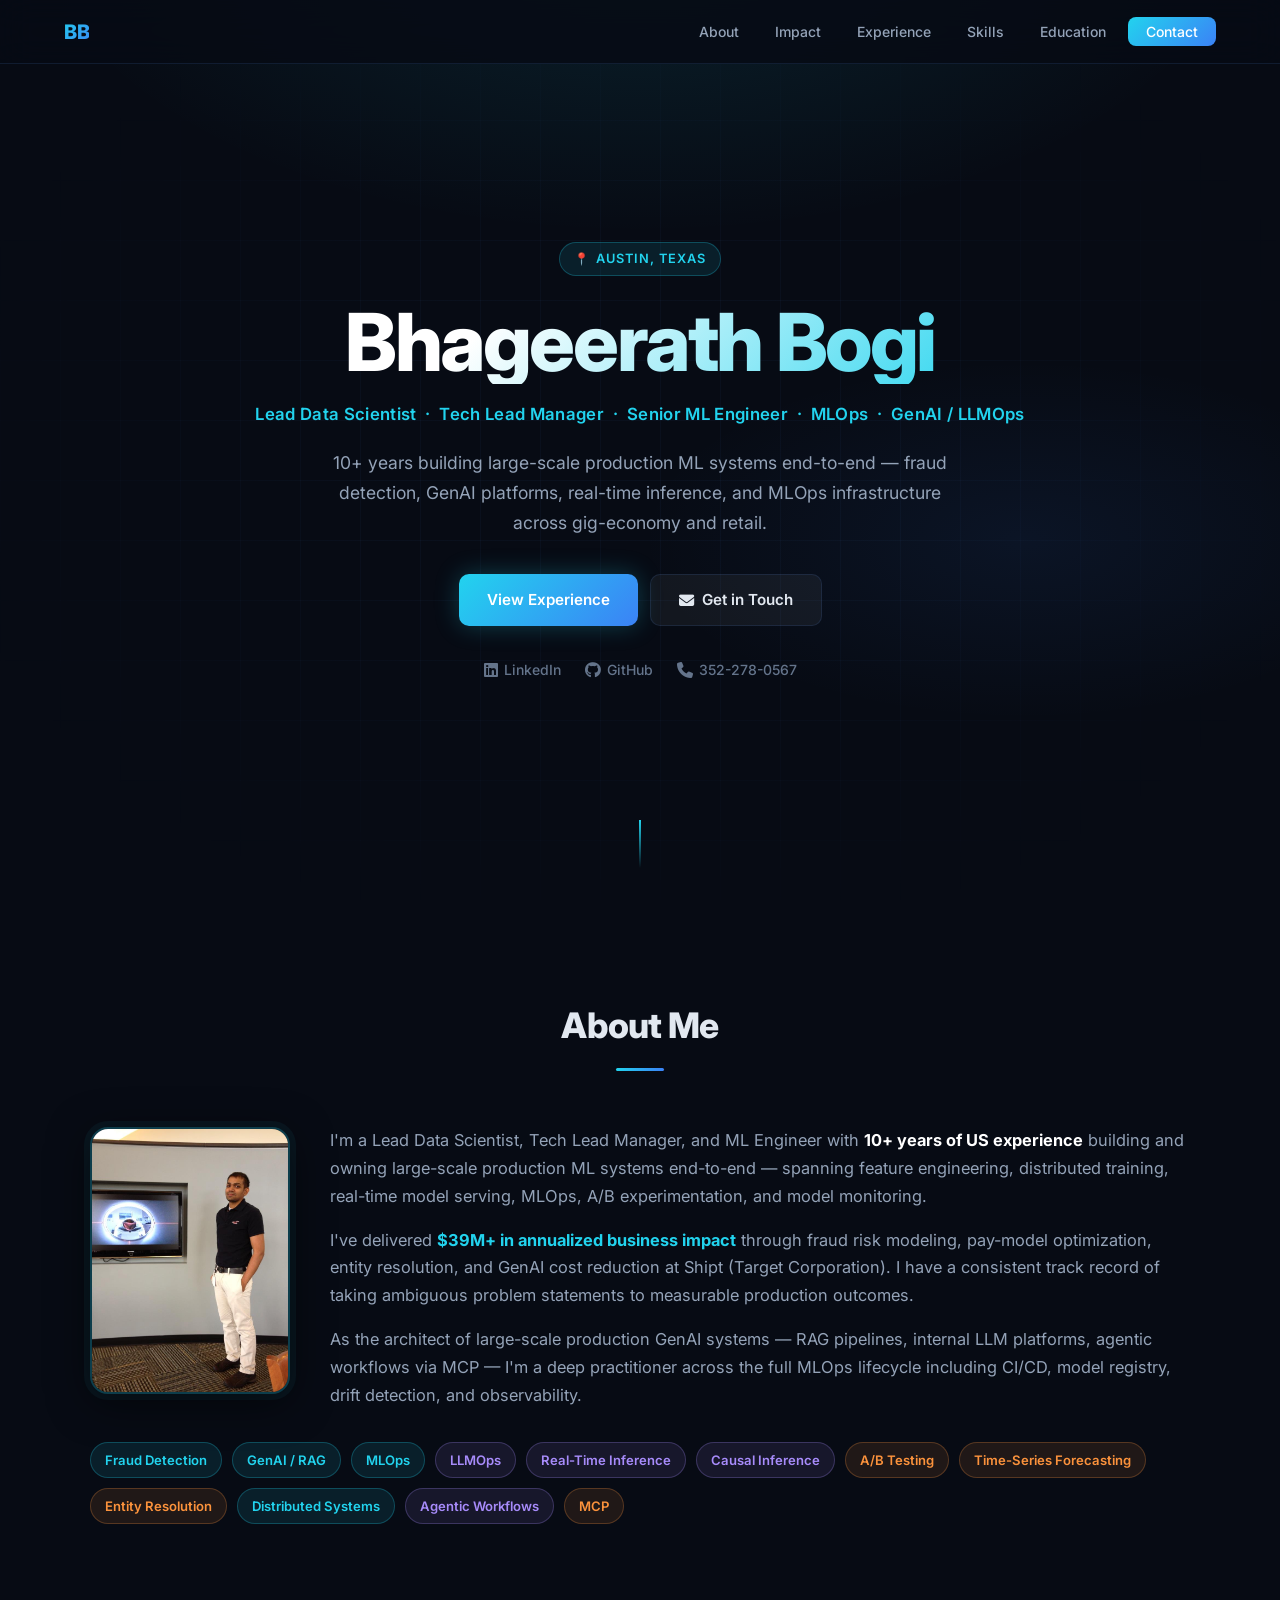
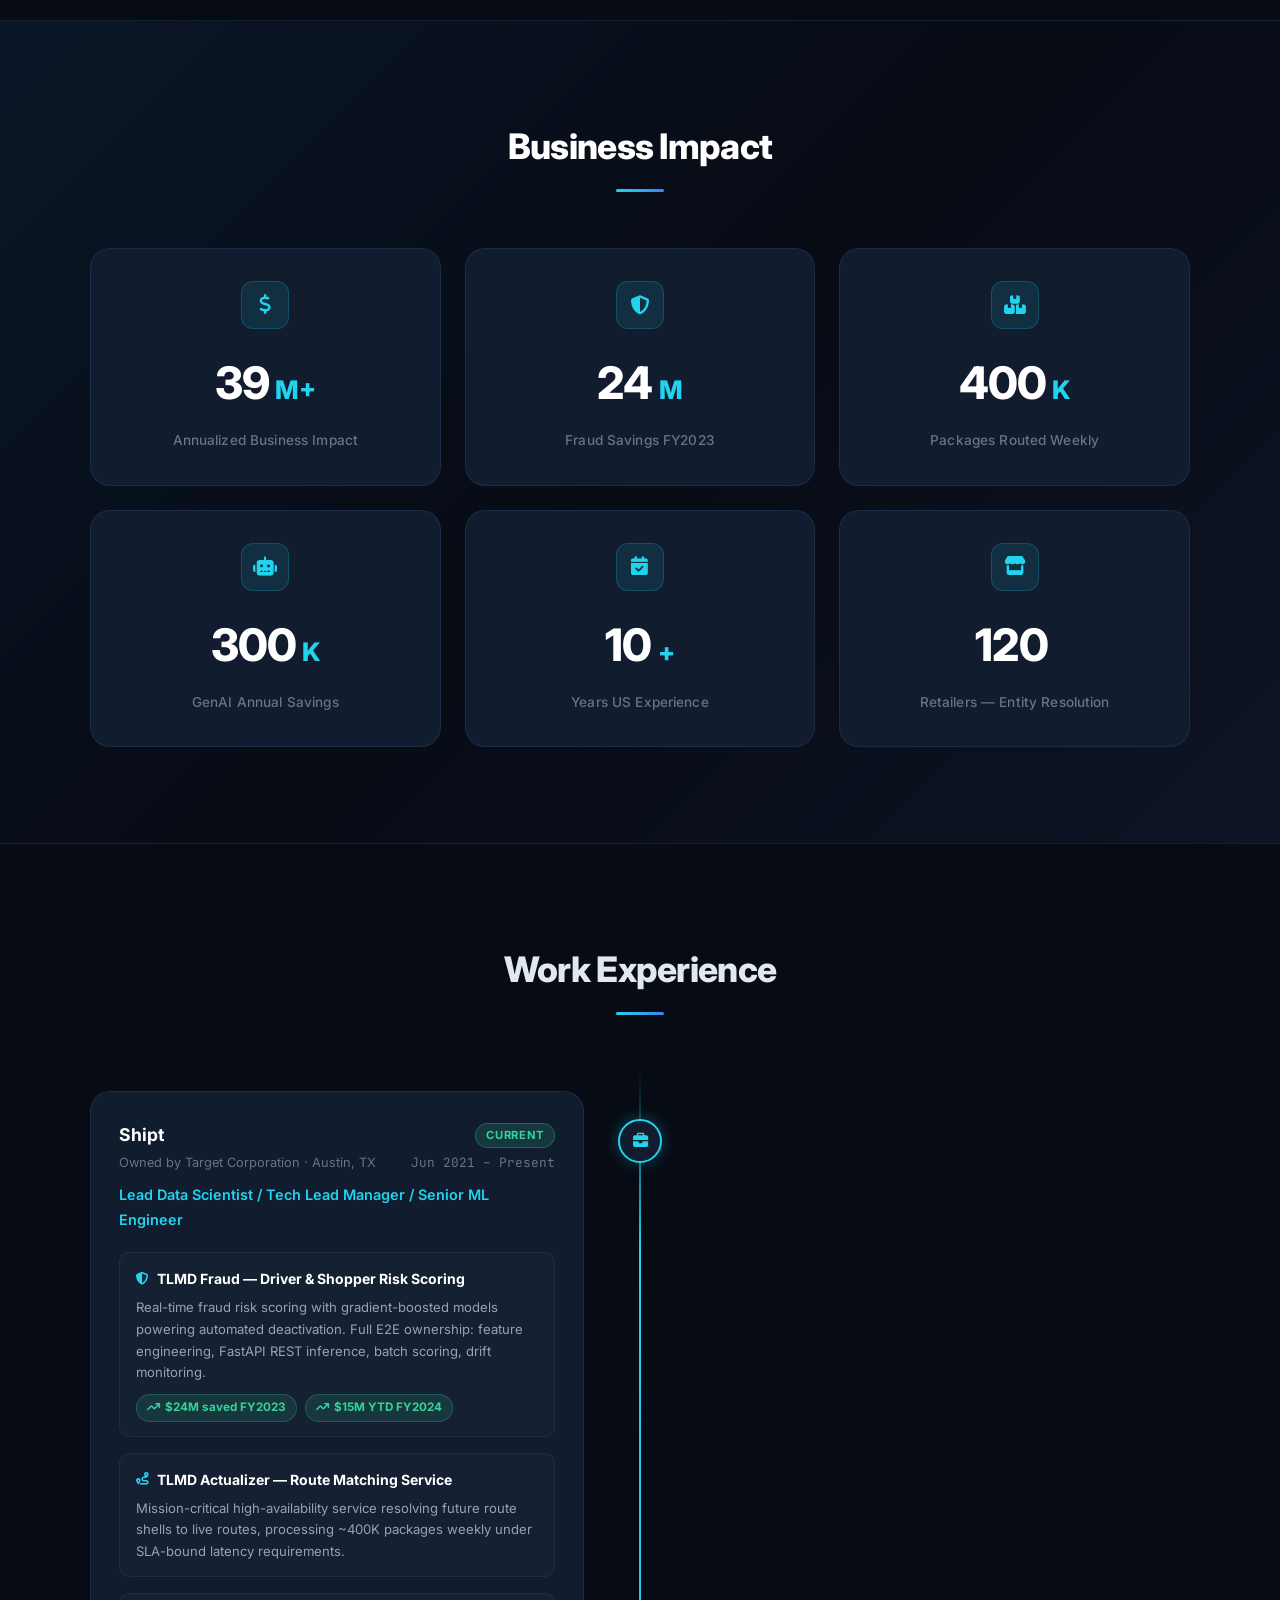
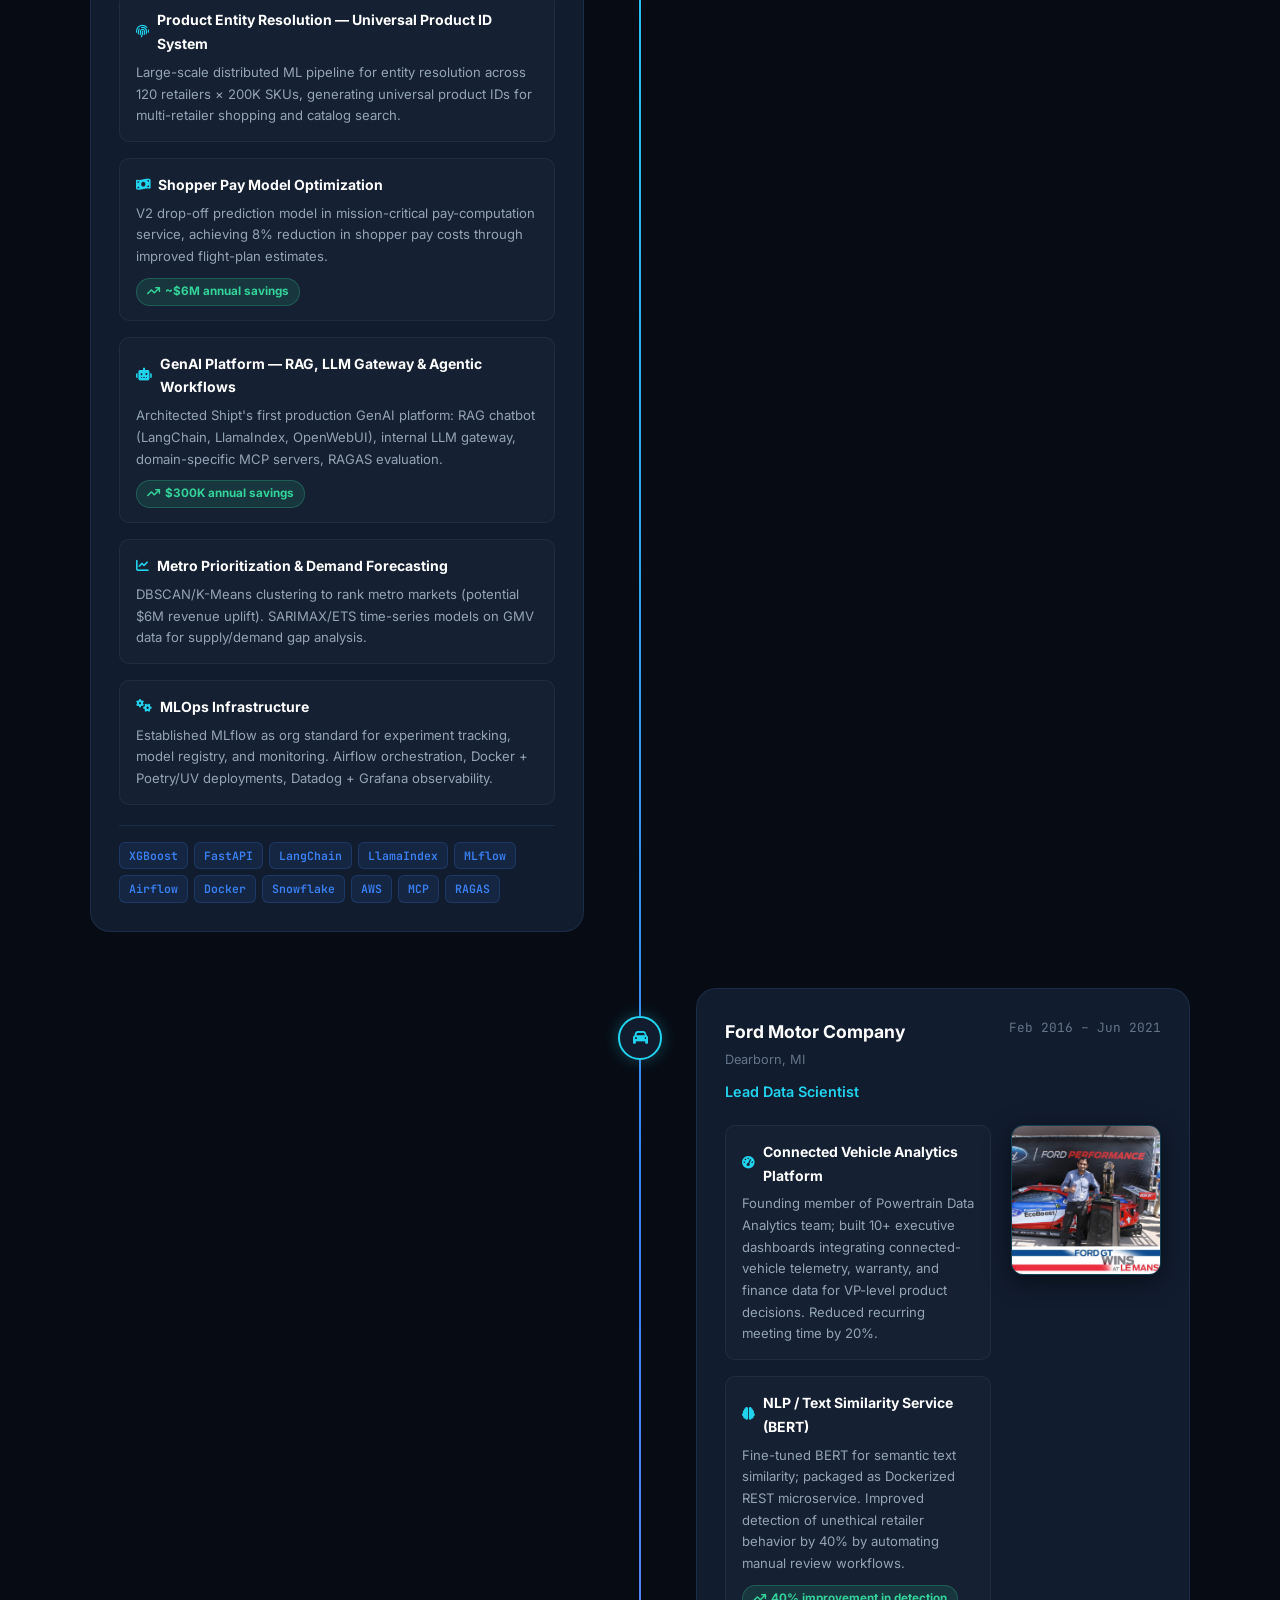
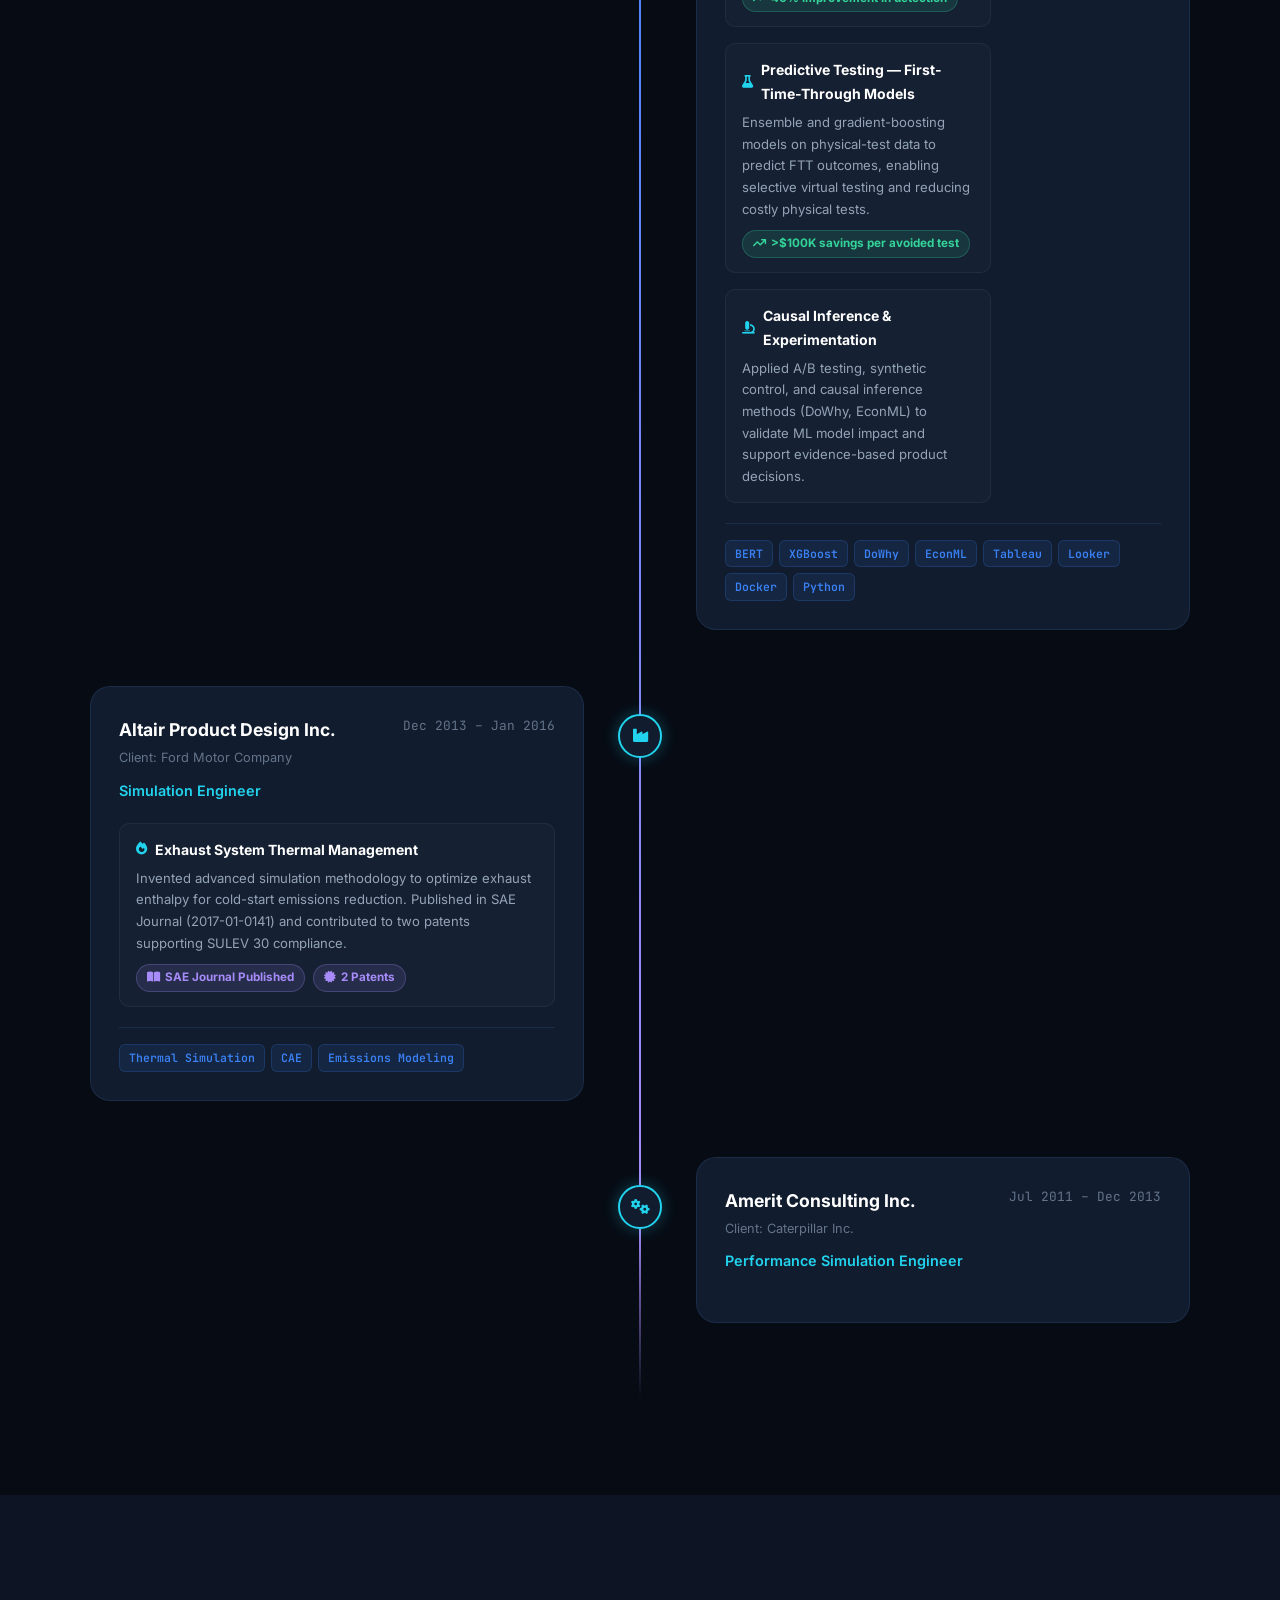
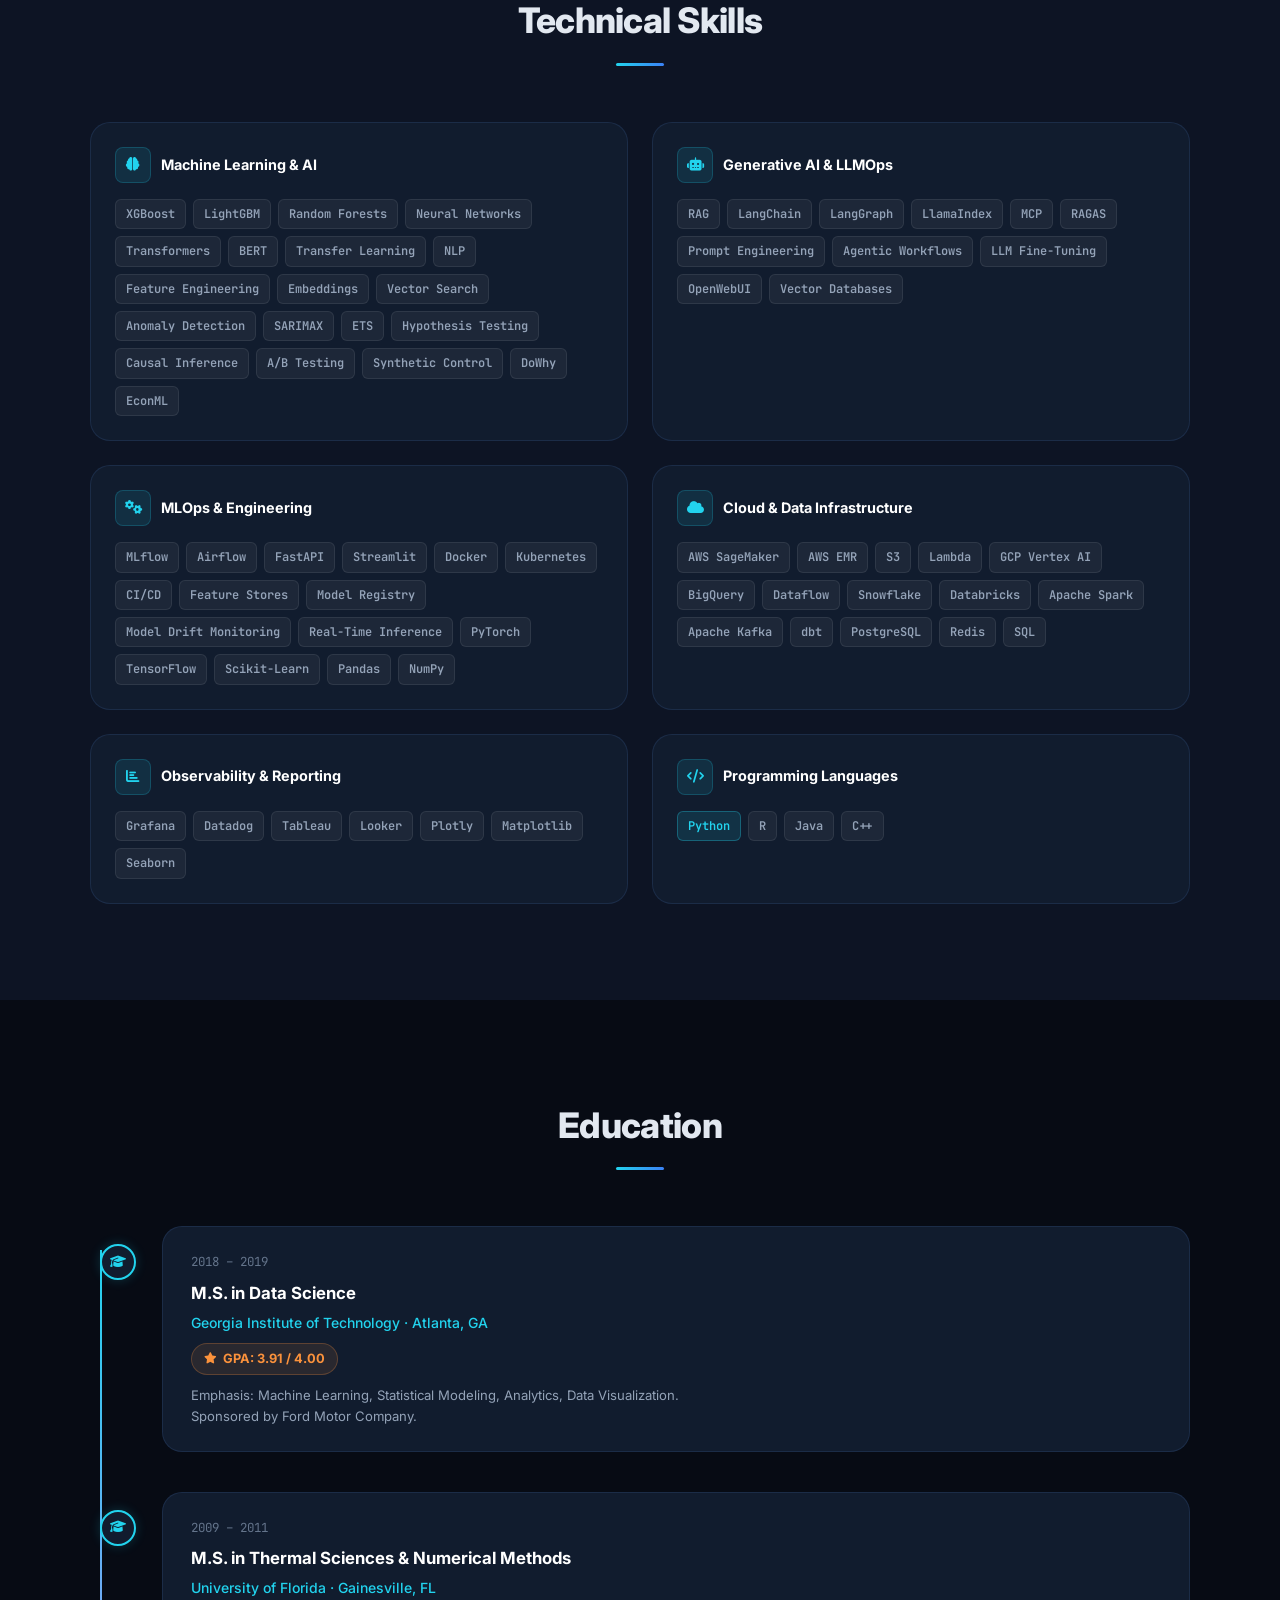
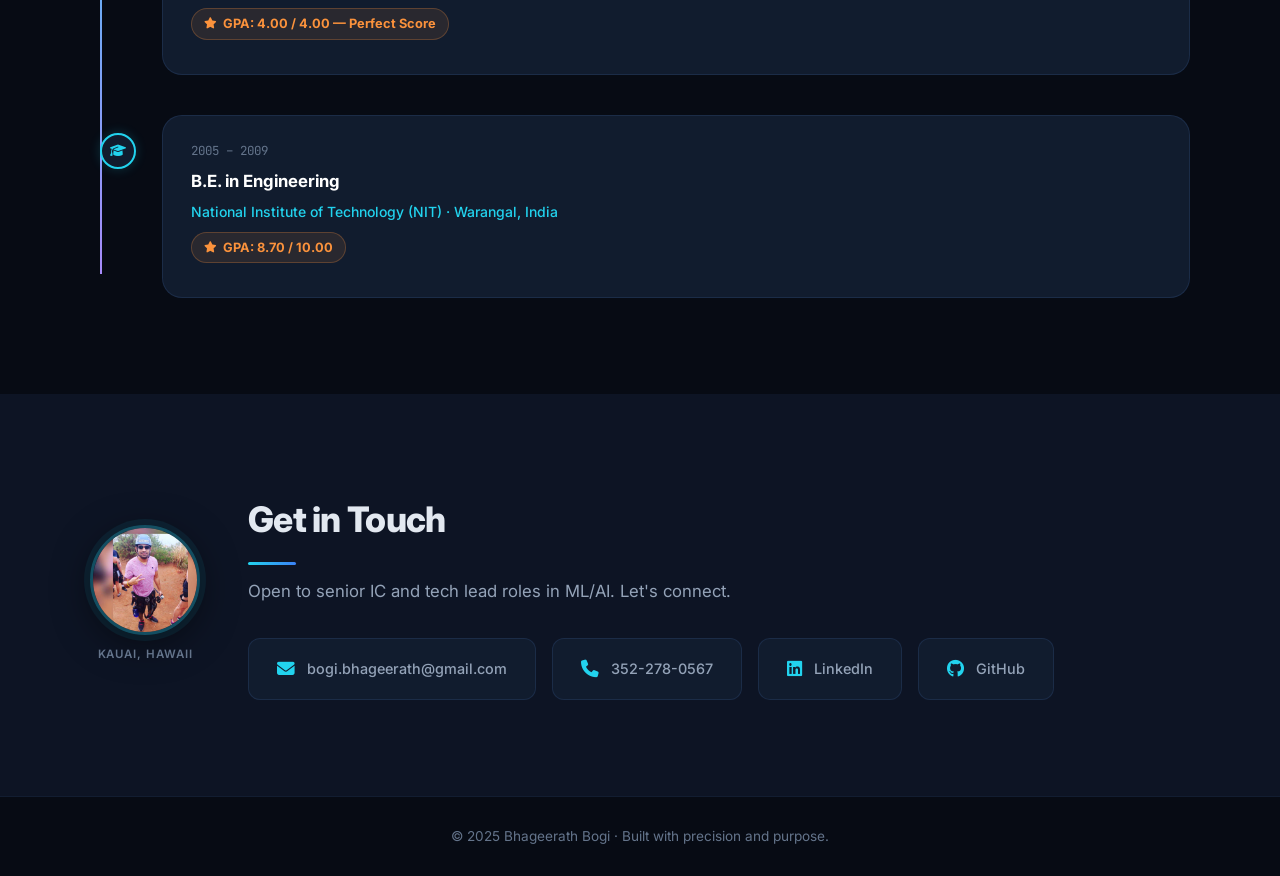
==== commit 54197131: "feat: about section - text extends right, tags move to bottom" ====
--- a/index.html
+++ b/index.html
@@ -65,25 +65,27 @@
     <div class="container">
       <h2 class="section-title reveal">About Me</h2>
       <div class="about-grid">
-        <div class="about-photo reveal">
-          <img src="images/photo-profile.jpg" alt="Bhageerath Bogi" class="about-profile-img" />
-        </div>
-        <div class="about-text reveal">
-          <p>
-            I'm a Lead Data Scientist, Tech Lead Manager, and ML Engineer with <strong>10+ years of US experience</strong> building and owning
-            large-scale production ML systems end-to-end — spanning feature engineering, distributed training, real-time
-            model serving, MLOps, A/B experimentation, and model monitoring.
-          </p>
-          <p>
-            I've delivered <strong class="accent">$39M+ in annualized business impact</strong> through fraud risk modeling,
-            pay-model optimization, entity resolution, and GenAI cost reduction at Shipt (Target Corporation).
-            I have a consistent track record of taking ambiguous problem statements to measurable production outcomes.
-          </p>
-          <p>
-            As the architect of large-scale production GenAI systems — RAG pipelines, internal LLM platforms, agentic
-            workflows via MCP — I'm a deep practitioner across the full MLOps lifecycle including CI/CD, model registry,
-            drift detection, and observability.
-          </p>
+        <div class="about-top reveal">
+          <div class="about-photo">
+            <img src="images/photo-profile.jpg" alt="Bhageerath Bogi" class="about-profile-img" />
+          </div>
+          <div class="about-text">
+            <p>
+              I'm a Lead Data Scientist, Tech Lead Manager, and ML Engineer with <strong>10+ years of US experience</strong> building and owning
+              large-scale production ML systems end-to-end — spanning feature engineering, distributed training, real-time
+              model serving, MLOps, A/B experimentation, and model monitoring.
+            </p>
+            <p>
+              I've delivered <strong class="accent">$39M+ in annualized business impact</strong> through fraud risk modeling,
+              pay-model optimization, entity resolution, and GenAI cost reduction at Shipt (Target Corporation).
+              I have a consistent track record of taking ambiguous problem statements to measurable production outcomes.
+            </p>
+            <p>
+              As the architect of large-scale production GenAI systems — RAG pipelines, internal LLM platforms, agentic
+              workflows via MCP — I'm a deep practitioner across the full MLOps lifecycle including CI/CD, model registry,
+              drift detection, and observability.
+            </p>
+          </div>
         </div>
         <div class="about-tags reveal">
           <span class="tag tag-primary">Fraud Detection</span>
@@ -498,8 +500,8 @@
           <figcaption>Kauai, Hawaii</figcaption>
         </figure>
         <div class="contact-content">
-          <h2 class="section-title reveal" style="text-align:left; margin-bottom:16px;">Get in Touch</h2>
-          <p class="contact-sub reveal" style="text-align:left; margin-top:0;">Open to senior IC and tech lead roles in ML/AI. Let's connect.</p>
+          <h2 class="section-title reveal">Get in Touch</h2>
+          <p class="contact-sub reveal">Open to senior IC and tech lead roles in ML/AI. Let's connect.</p>
           <div class="contact-cards reveal">
             <a href="mailto:bogi.bhageerath@gmail.com" class="contact-card">
               <i class="fas fa-envelope"></i>
--- a/style.css
+++ b/style.css
@@ -236,10 +236,14 @@
    ABOUT
    ============================================================ */
 .about-grid {
-  display: grid;
-  grid-template-columns: 200px 1fr 1fr;
+  display: flex;
+  flex-direction: column;
+  gap: 32px;
+}
+.about-top {
+  display: flex;
   gap: 40px;
-  align-items: start;
+  align-items: flex-start;
 }
 .about-text p {
   color: var(--subtle); margin-bottom: 16px; font-size: 1.025rem;
@@ -331,6 +335,21 @@
 .contact-content {
   flex: 1;
 }
+.contact-content .section-title {
+  text-align: left;
+  margin-bottom: 12px;
+}
+.contact-content .section-title::after {
+  margin: 12px 0 0;
+}
+.contact-content .contact-sub {
+  text-align: left;
+  margin-top: 0;
+  margin-bottom: 32px;
+}
+.contact-content .contact-cards {
+  justify-content: flex-start;
+}
 
 .tag {
   padding: 6px 14px; border-radius: 99px; font-size: 0.82rem; font-weight: 600;
@@ -721,12 +740,11 @@
   .hamburger { display: flex; }
 
   /* About stacked */
-  .about-grid { grid-template-columns: 1fr; gap: 32px; }
+  .about-top { flex-direction: column; gap: 24px; }
 
   /* Contact stacked */
   .contact-layout { flex-direction: column; gap: 28px; }
-  .about-photo { order: -1; }
-  .about-profile-img { width: 160px; aspect-ratio: 1; border-radius: 50%; margin: 0 auto; }
+  .about-profile-img { width: 120px; aspect-ratio: 1; border-radius: 50%; margin: 0 auto; }
 
   /* Ford photo */
   .ford-photo { width: 120px; height: 120px; }
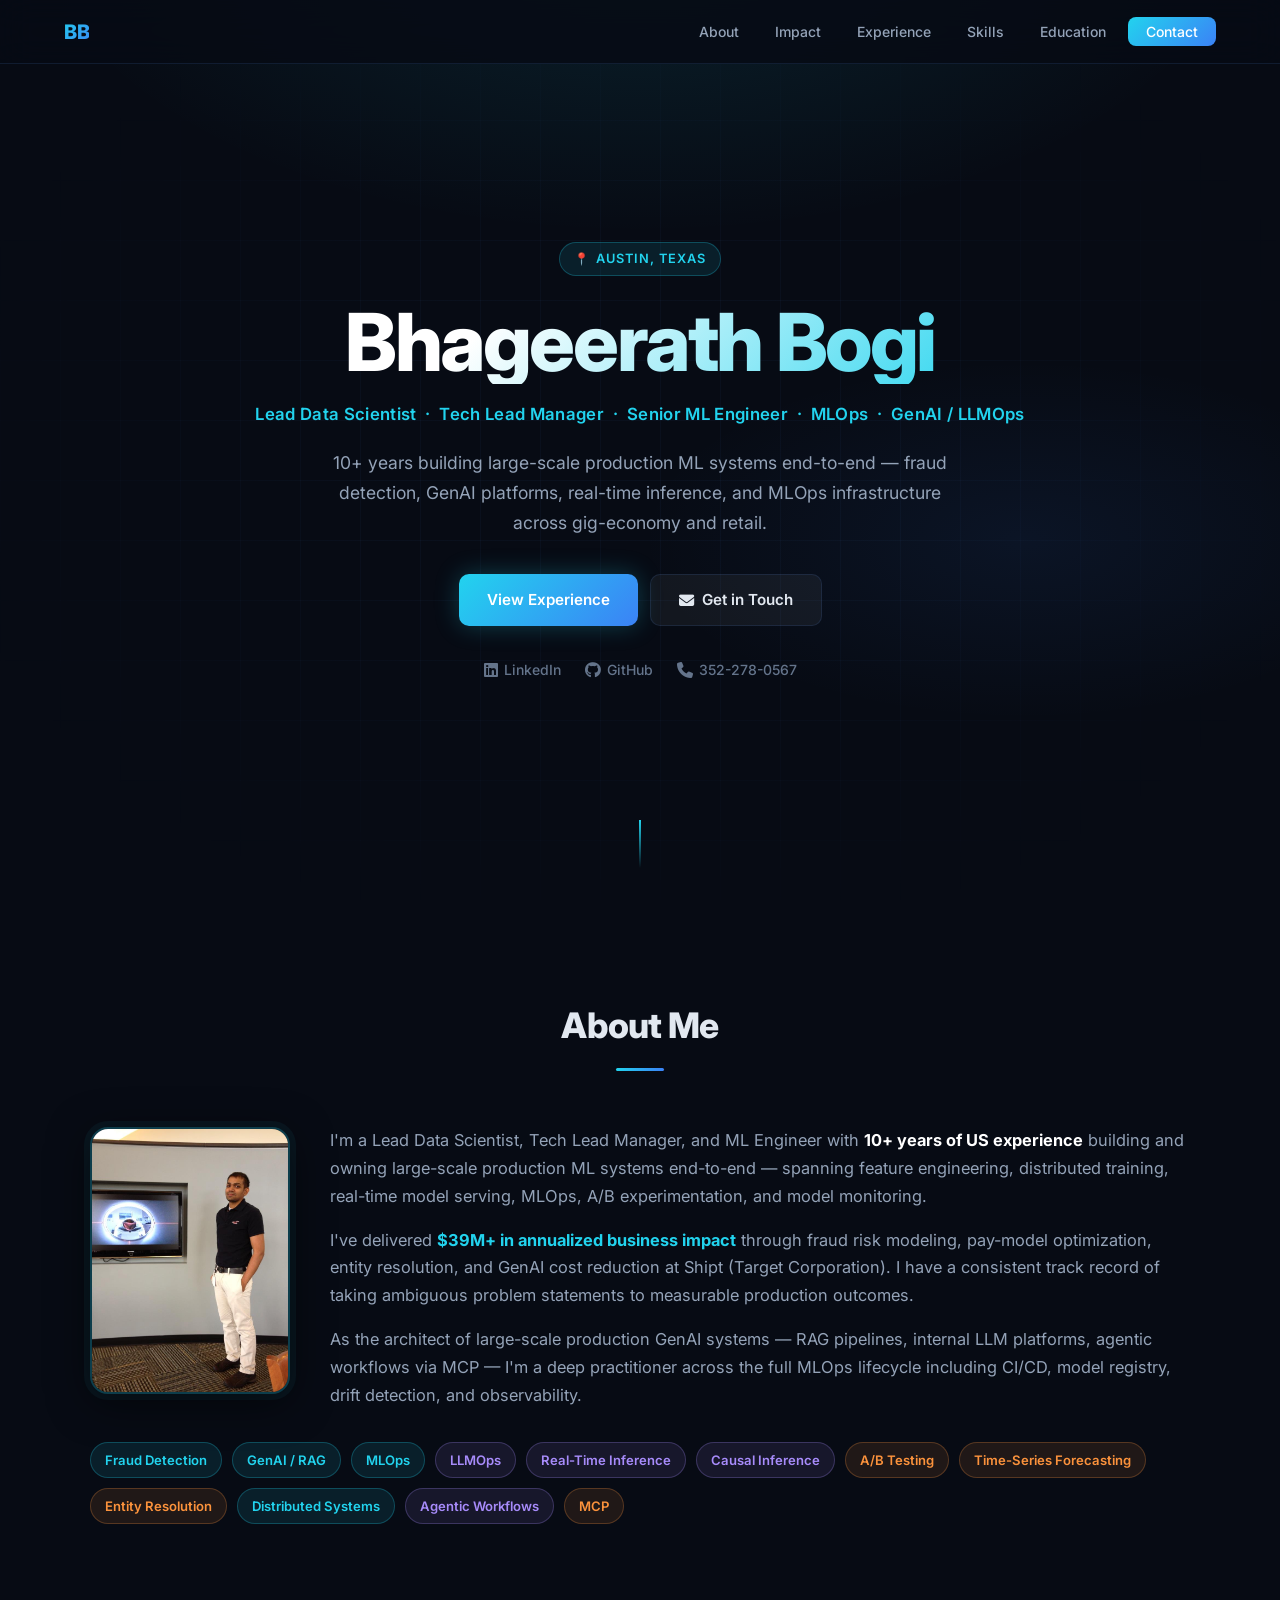
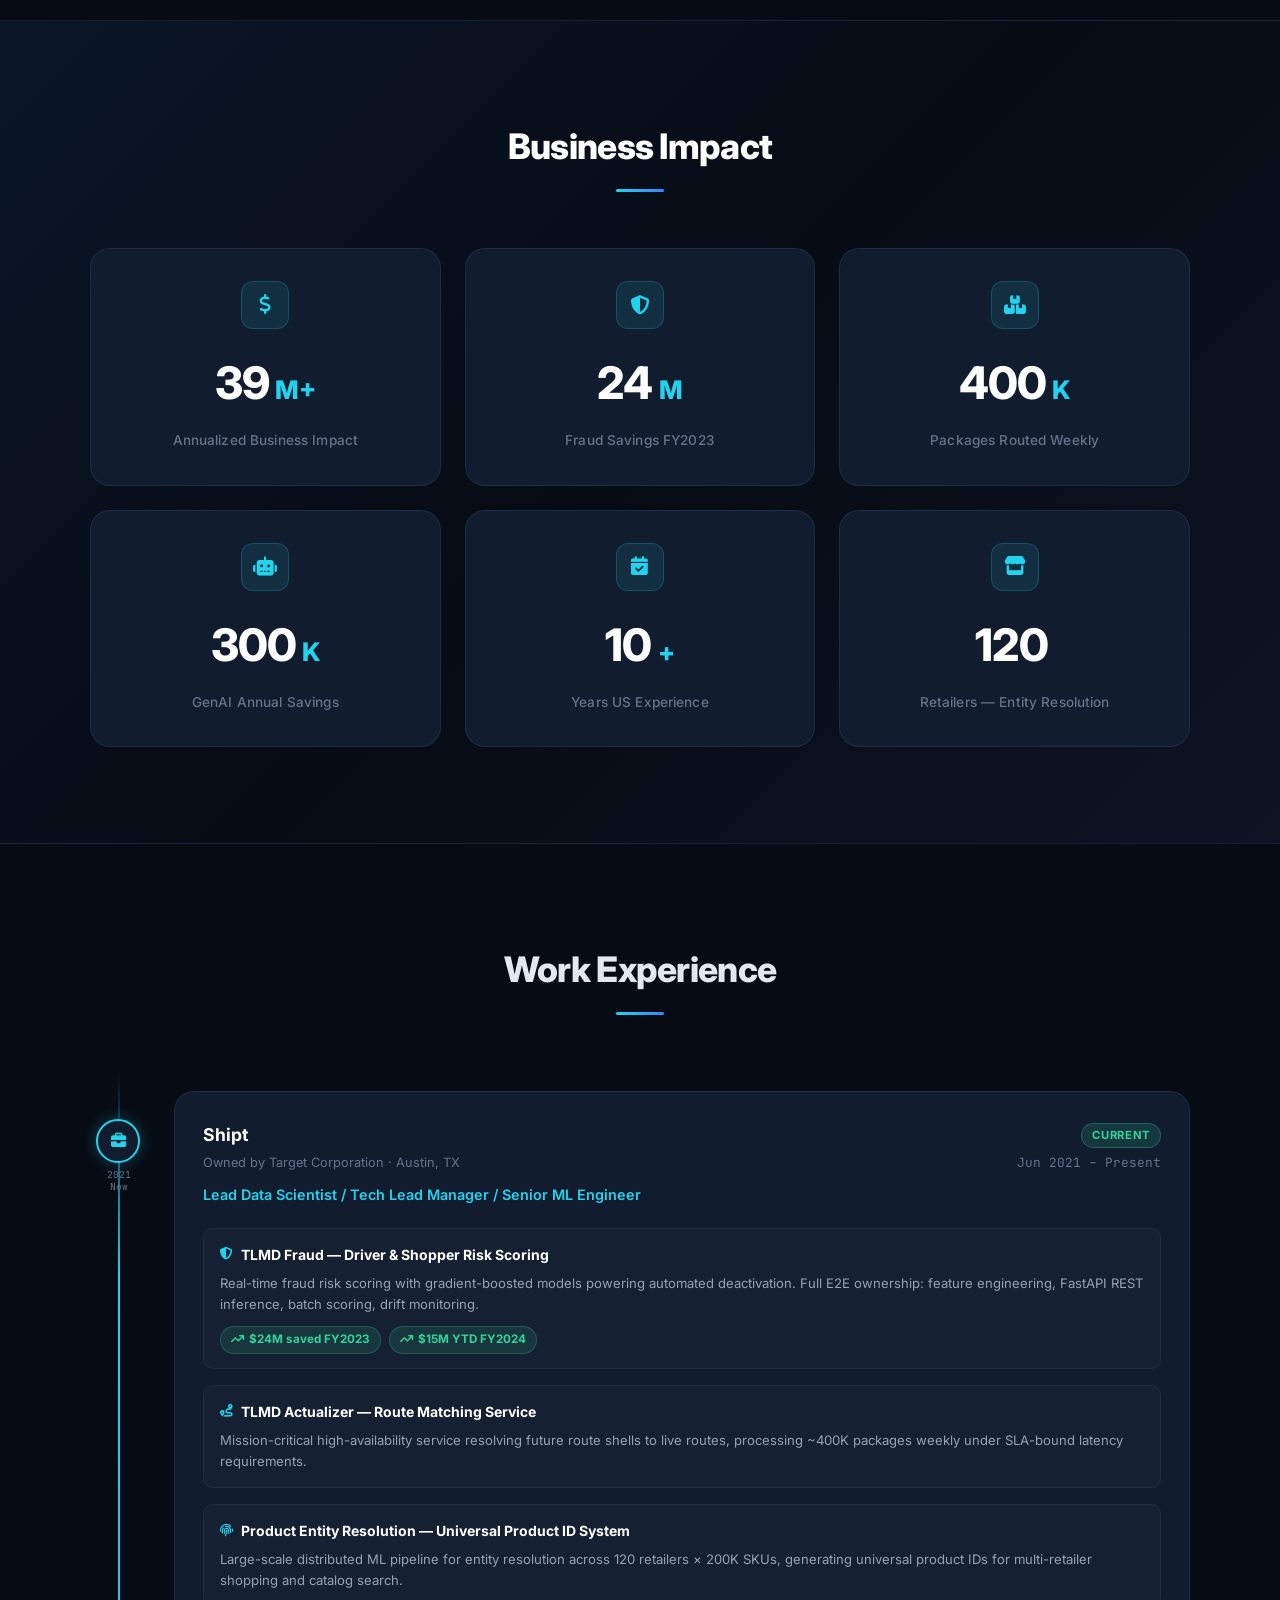
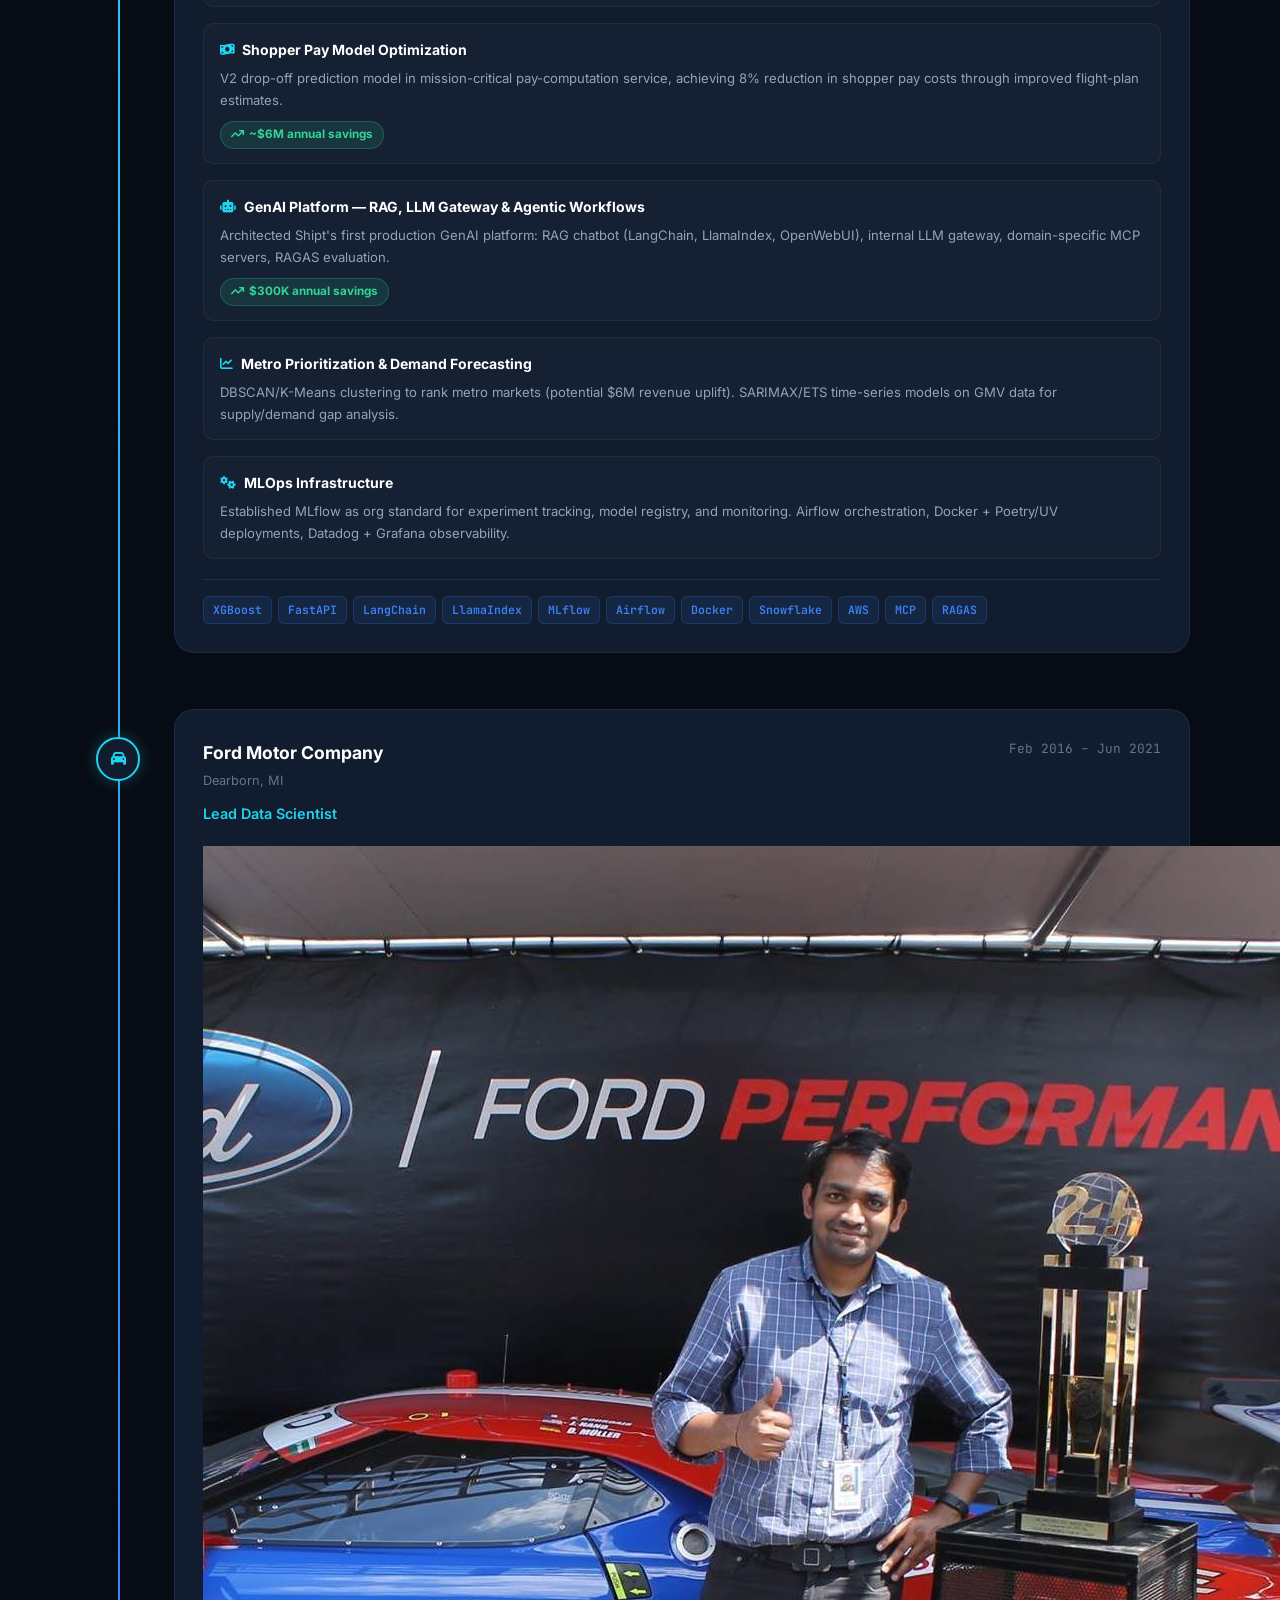
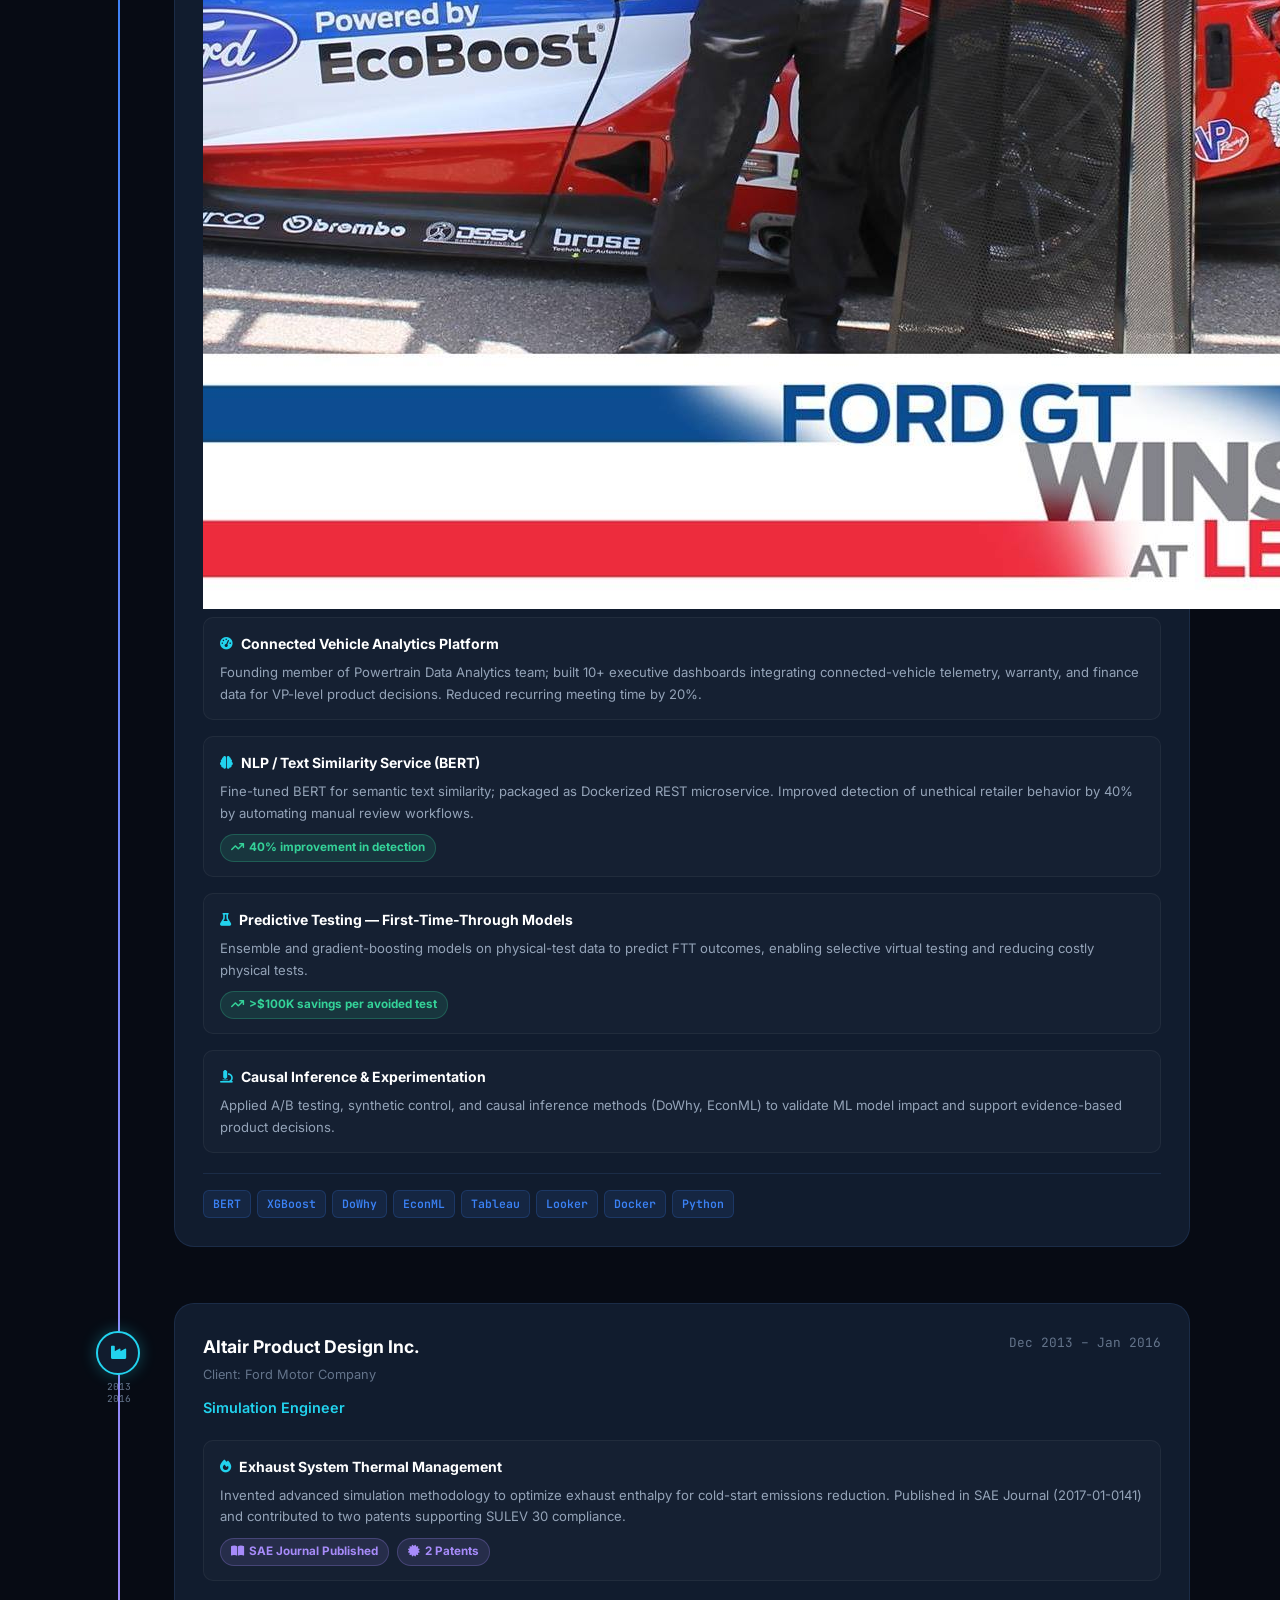
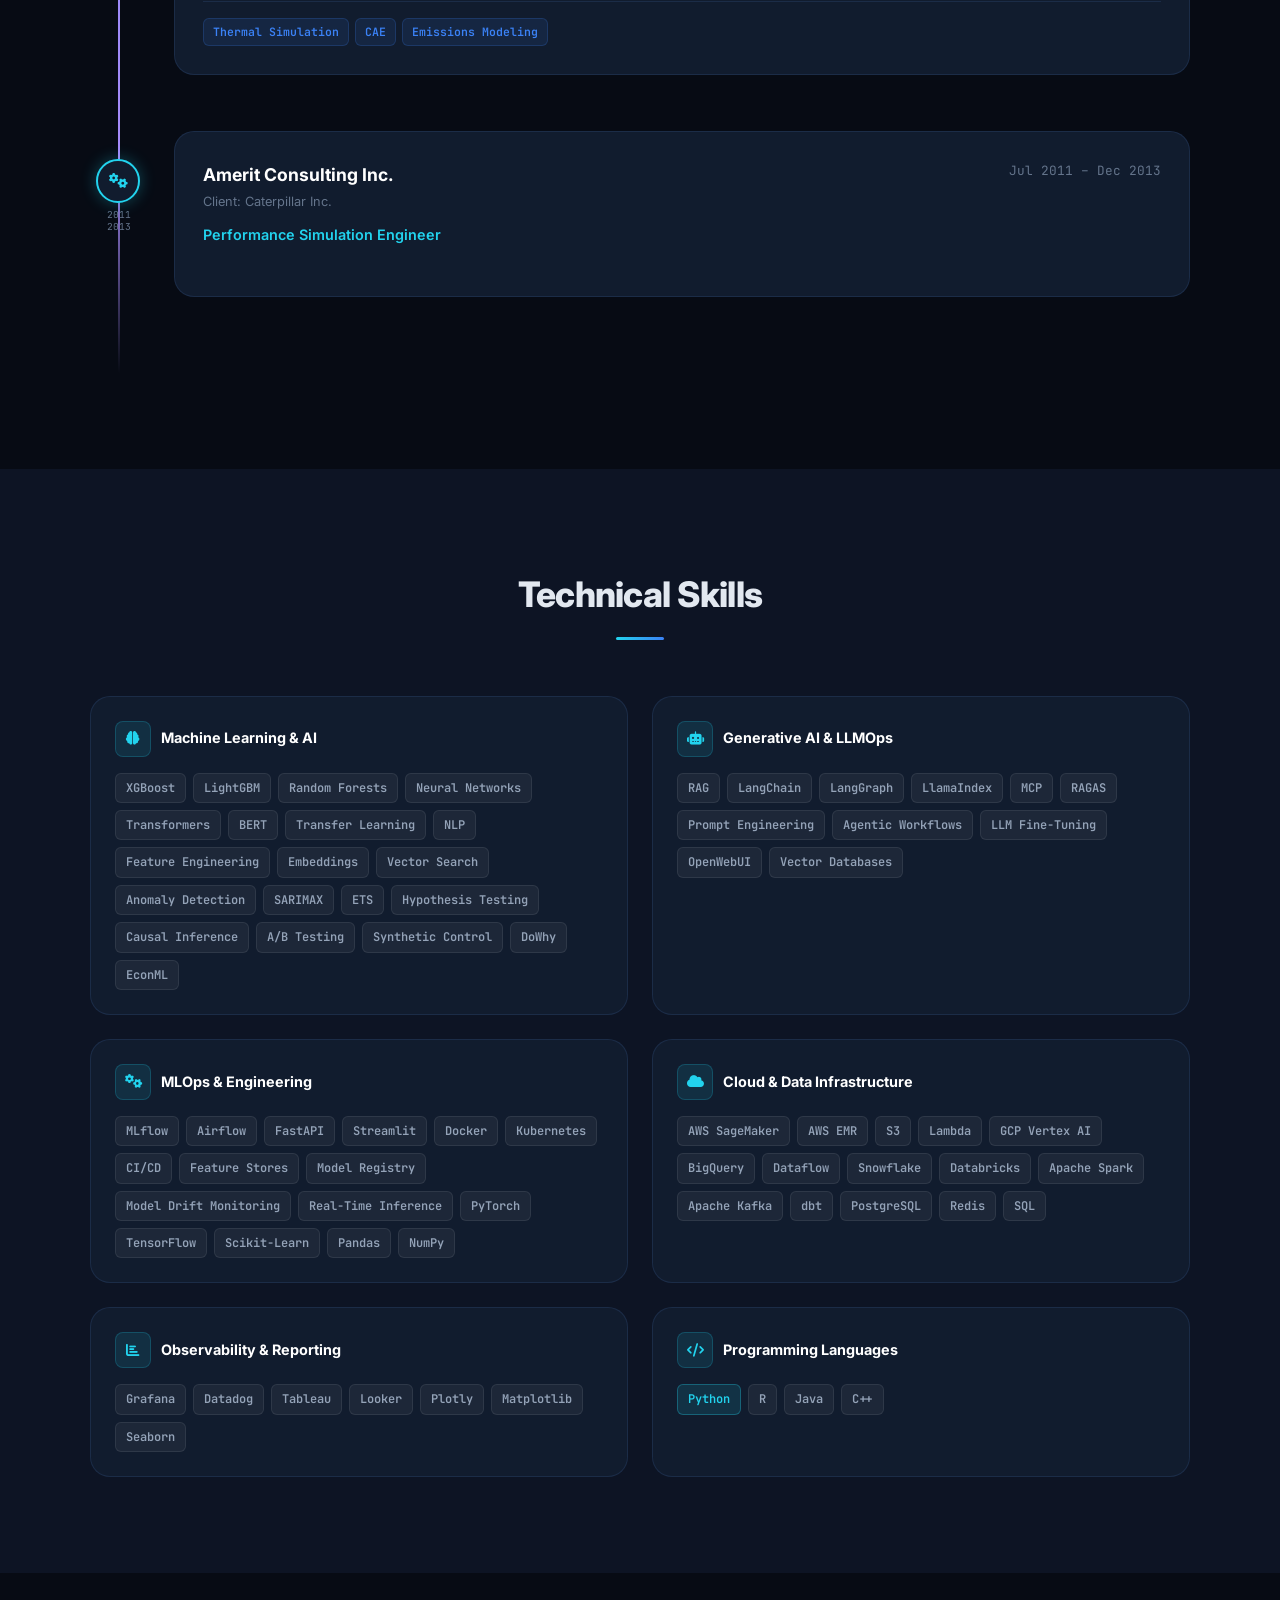
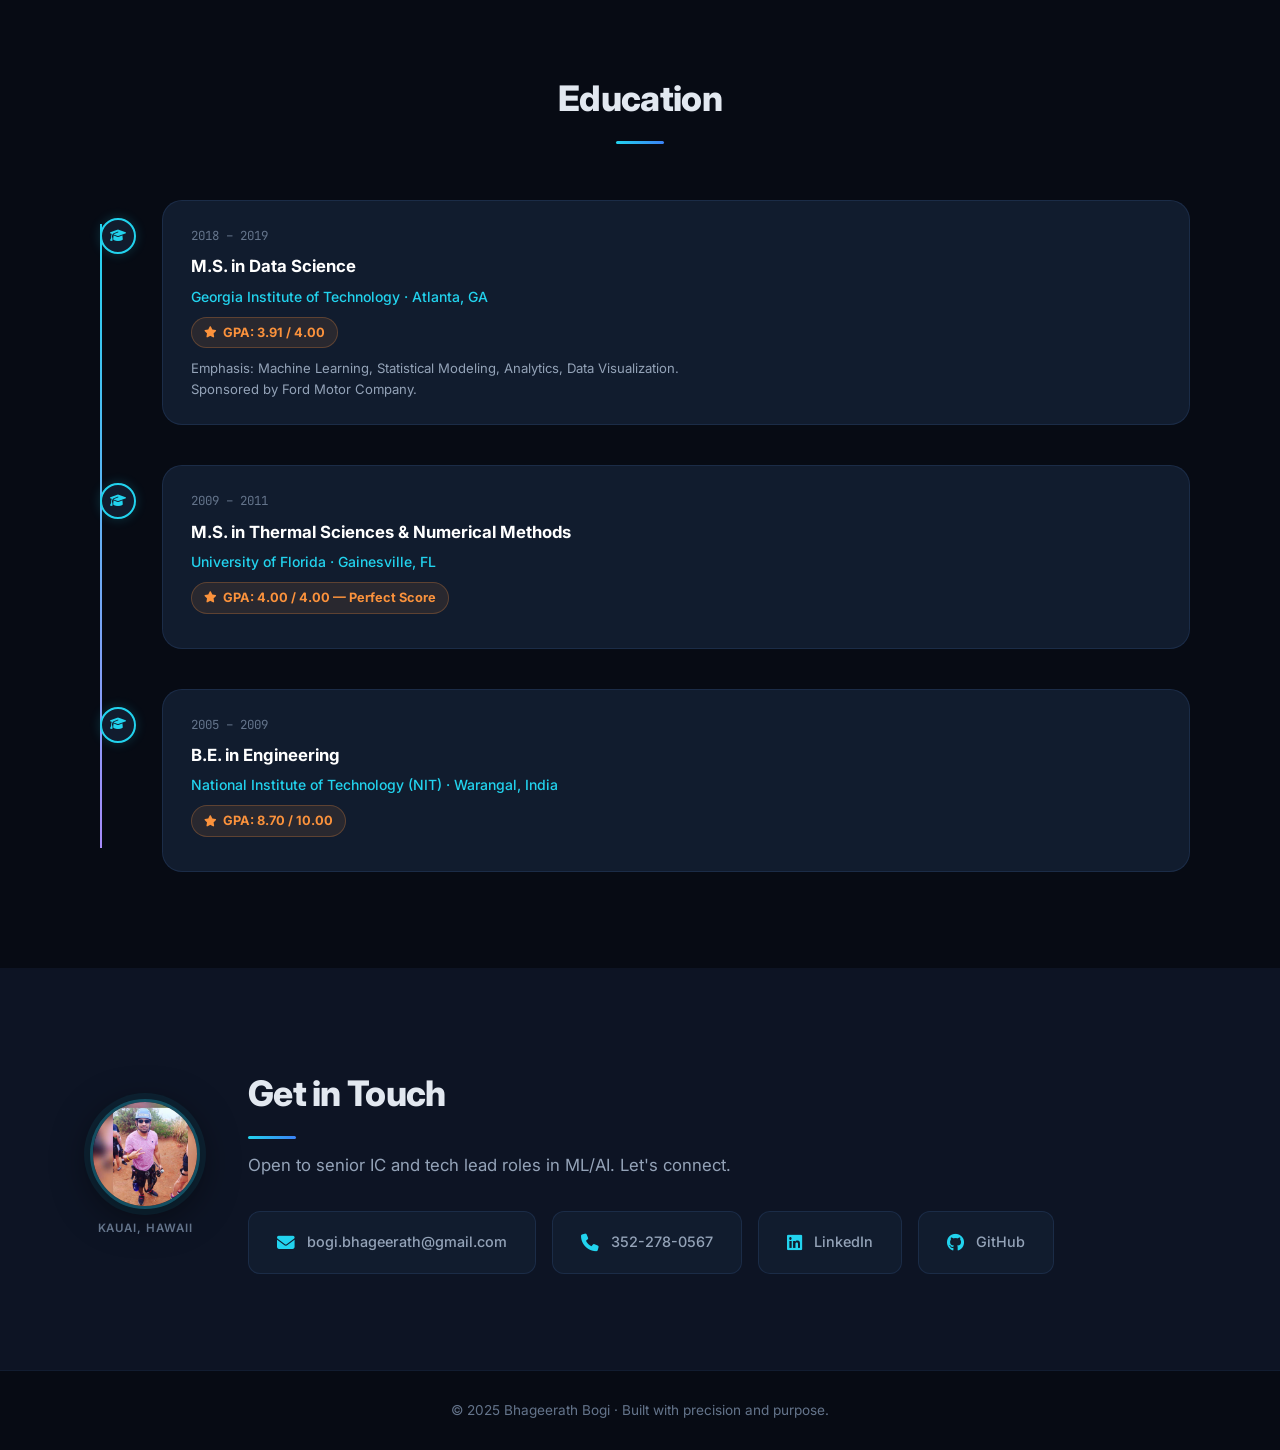
==== commit 478646df: "feat: timeline left-aligned bar, full-width cards, year labels, Ford photo-left layout" ====
--- a/index.html
+++ b/index.html
@@ -157,10 +157,11 @@
       <div class="timeline">
 
         <!-- Shipt -->
-        <div class="timeline-item reveal" data-side="left">
+        <div class="timeline-item reveal">
           <div class="timeline-dot">
             <i class="fas fa-briefcase"></i>
           </div>
+          <span class="timeline-year">2021<br/>Now</span>
           <div class="timeline-card">
             <div class="timeline-header">
               <div class="timeline-company">
@@ -303,10 +304,11 @@
         </div>
 
         <!-- Altair -->
-        <div class="timeline-item reveal" data-side="left">
+        <div class="timeline-item reveal">
           <div class="timeline-dot">
             <i class="fas fa-industry"></i>
           </div>
+          <span class="timeline-year">2013<br/>2016</span>
           <div class="timeline-card">
             <div class="timeline-header">
               <div class="timeline-company">
@@ -338,10 +340,11 @@
         </div>
 
         <!-- Amerit -->
-        <div class="timeline-item reveal" data-side="right">
+        <div class="timeline-item reveal">
           <div class="timeline-dot">
             <i class="fas fa-cogs"></i>
           </div>
+          <span class="timeline-year">2011<br/>2013</span>
           <div class="timeline-card">
             <div class="timeline-header">
               <div class="timeline-company">
--- a/style.css
+++ b/style.css
@@ -274,20 +274,39 @@
   box-shadow: 0 20px 60px rgba(0,0,0,0.65), 0 0 0 6px rgba(34,211,238,0.18);
 }
 
-/* Ford contextual photo */
-.ford-photo {
-  float: right;
-  width: 150px;
-  height: 150px;
+/* Experience card photo+content layout (Ford) */
+.exp-card-layout {
+  display: flex;
+  gap: 28px;
+  align-items: flex-start;
+}
+.exp-card-photo {
+  flex-shrink: 0;
+  display: flex;
+  flex-direction: column;
+  align-items: center;
+  gap: 8px;
+}
+.exp-photo-img {
+  width: 170px;
+  border-radius: 12px;
   object-fit: cover;
   object-position: top center;
-  border-radius: 12px;
   border: 1px solid rgba(34,211,238,0.2);
-  margin: 0 0 14px 20px;
   box-shadow: 0 6px 24px rgba(0,0,0,0.5);
+  display: block;
   transition: transform 0.3s ease;
 }
-.ford-photo:hover { transform: scale(1.04); }
+.exp-photo-img:hover { transform: scale(1.03); }
+.exp-photo-caption {
+  font-size: 0.68rem;
+  font-weight: 600;
+  letter-spacing: 0.06em;
+  text-transform: uppercase;
+  color: var(--muted);
+  text-align: center;
+}
+.exp-card-content { flex: 1; }
 
 /* Circle lifestyle photo above Contact */
 .section-circle-photo {
@@ -420,38 +439,27 @@
   padding: 20px 0;
 }
 
-/* Central vertical line */
+/* Left vertical line */
 .timeline::before {
   content: '';
   position: absolute;
-  left: 50%;
+  left: 28px;
   top: 0; bottom: 0;
   width: 2px;
-  transform: translateX(-50%);
   background: linear-gradient(to bottom, transparent, var(--cyan) 5%, var(--blue) 50%, var(--purple) 95%, transparent);
 }
 
 .timeline-item {
   position: relative;
-  width: 50%;
+  width: 100%;
+  padding-left: 84px;
   padding-bottom: 56px;
-}
-
-/* Left-side items */
-.timeline-item[data-side="left"] {
-  left: 0;
-  padding-right: 56px;
-}
-
-/* Right-side items */
-.timeline-item[data-side="right"] {
-  left: 50%;
-  padding-left: 56px;
 }
 
 /* Dot on the spine */
 .timeline-dot {
   position: absolute;
+  left: 6px;
   top: 28px;
   width: 44px; height: 44px;
   border-radius: 50%;
@@ -463,11 +471,18 @@
   box-shadow: 0 0 16px rgba(34,211,238,0.3);
 }
 
-.timeline-item[data-side="left"] .timeline-dot {
-  right: -22px;
-}
-.timeline-item[data-side="right"] .timeline-dot {
-  left: -22px;
+/* Year label on spine */
+.timeline-year {
+  position: absolute;
+  left: 0;
+  top: 78px;
+  width: 58px;
+  text-align: center;
+  font-size: 0.6rem;
+  font-family: var(--mono);
+  color: var(--muted);
+  line-height: 1.3;
+  letter-spacing: 0.02em;
 }
 
 /* Card */
@@ -747,25 +762,14 @@
   .about-profile-img { width: 120px; aspect-ratio: 1; border-radius: 50%; margin: 0 auto; }
 
   /* Ford photo */
-  .ford-photo { width: 120px; height: 120px; }
-
-
+  .exp-card-layout { flex-direction: column; }
+  .exp-photo-img { width: 100%; max-width: 260px; }
 
   /* Impact 2-col */
   .impact-grid { grid-template-columns: repeat(2, 1fr); }
 
-  /* Timeline: full width, single column */
-  .timeline::before { left: 20px; transform: none; }
-  .timeline-item,
-  .timeline-item[data-side="left"],
-  .timeline-item[data-side="right"] {
-    width: 100%; left: 0;
-    padding-left: 60px; padding-right: 0;
-  }
-  .timeline-item[data-side="left"] .timeline-dot,
-  .timeline-item[data-side="right"] .timeline-dot {
-    left: -2px; right: auto;
-  }
+  /* Timeline already left-aligned, just tighten padding */
+  .timeline-item { padding-left: 64px; }
 
   /* Skills 1-col */
   .skills-grid { grid-template-columns: 1fr; }
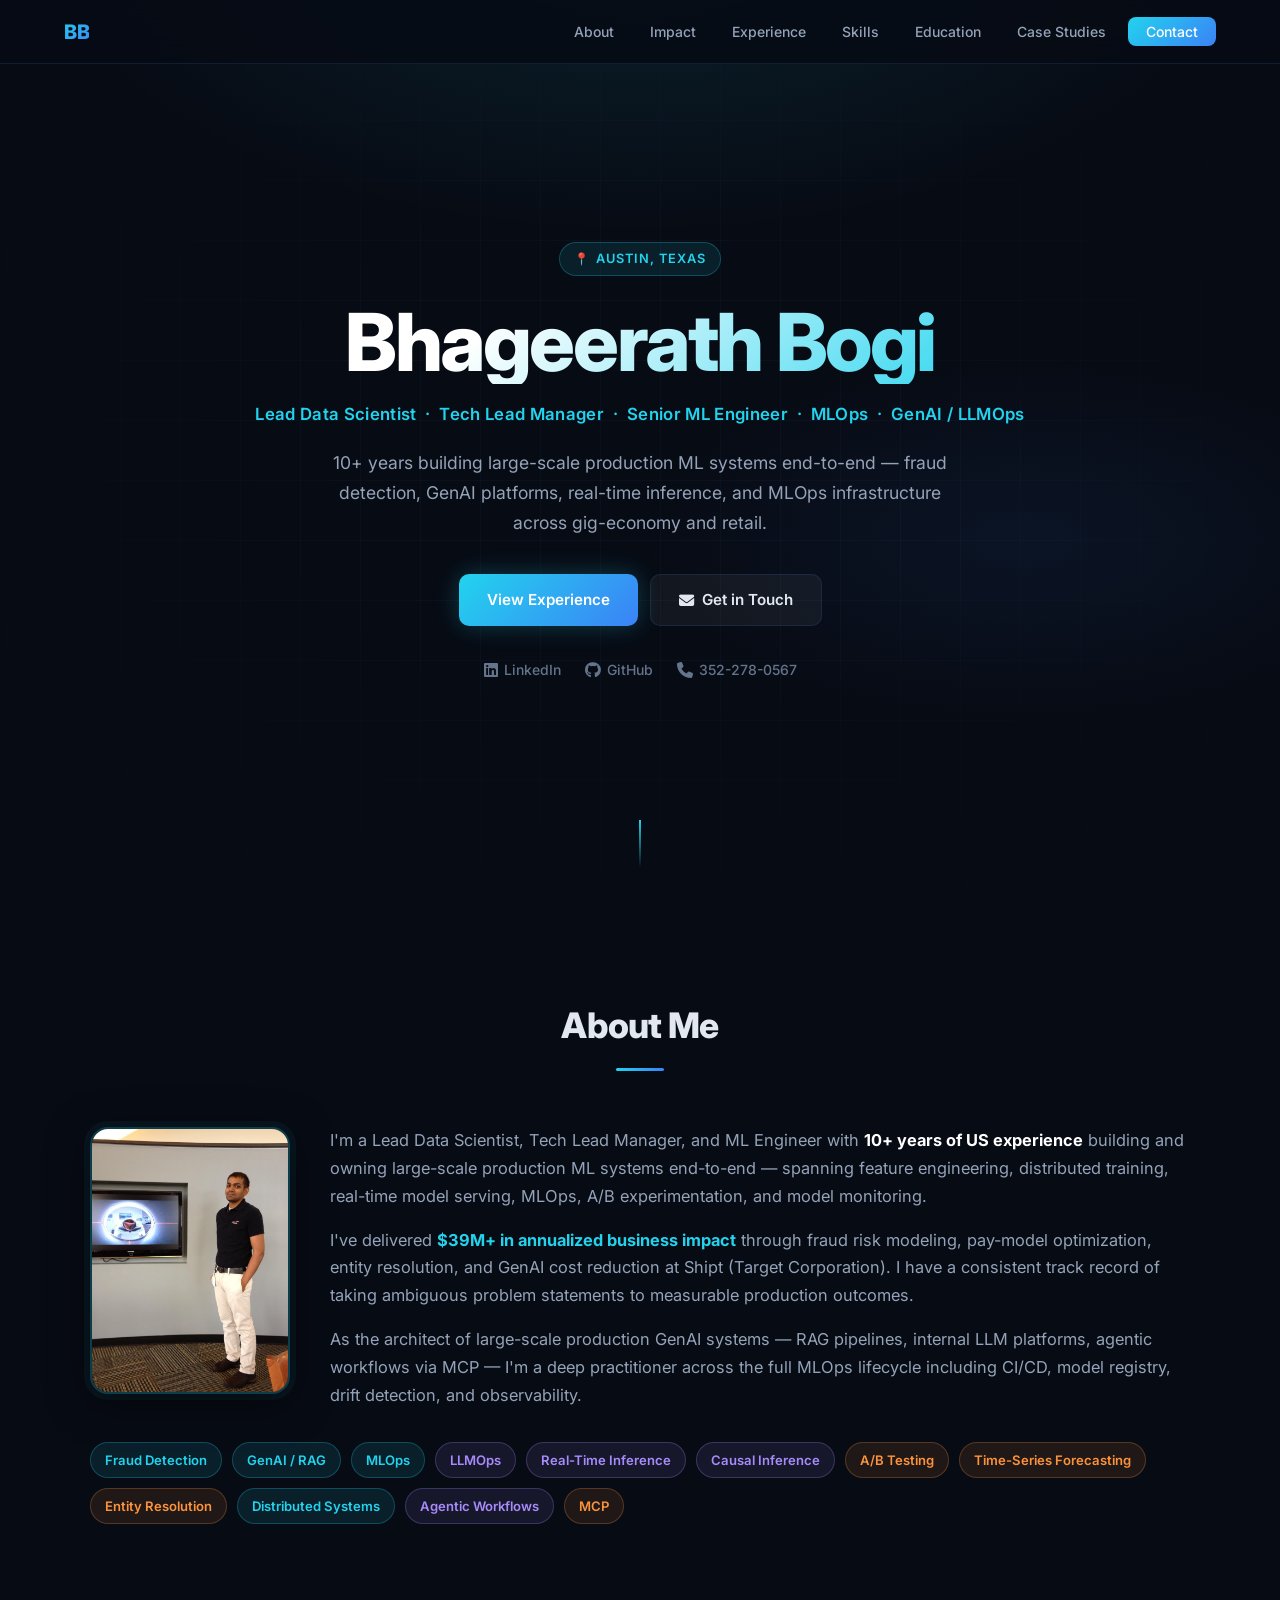
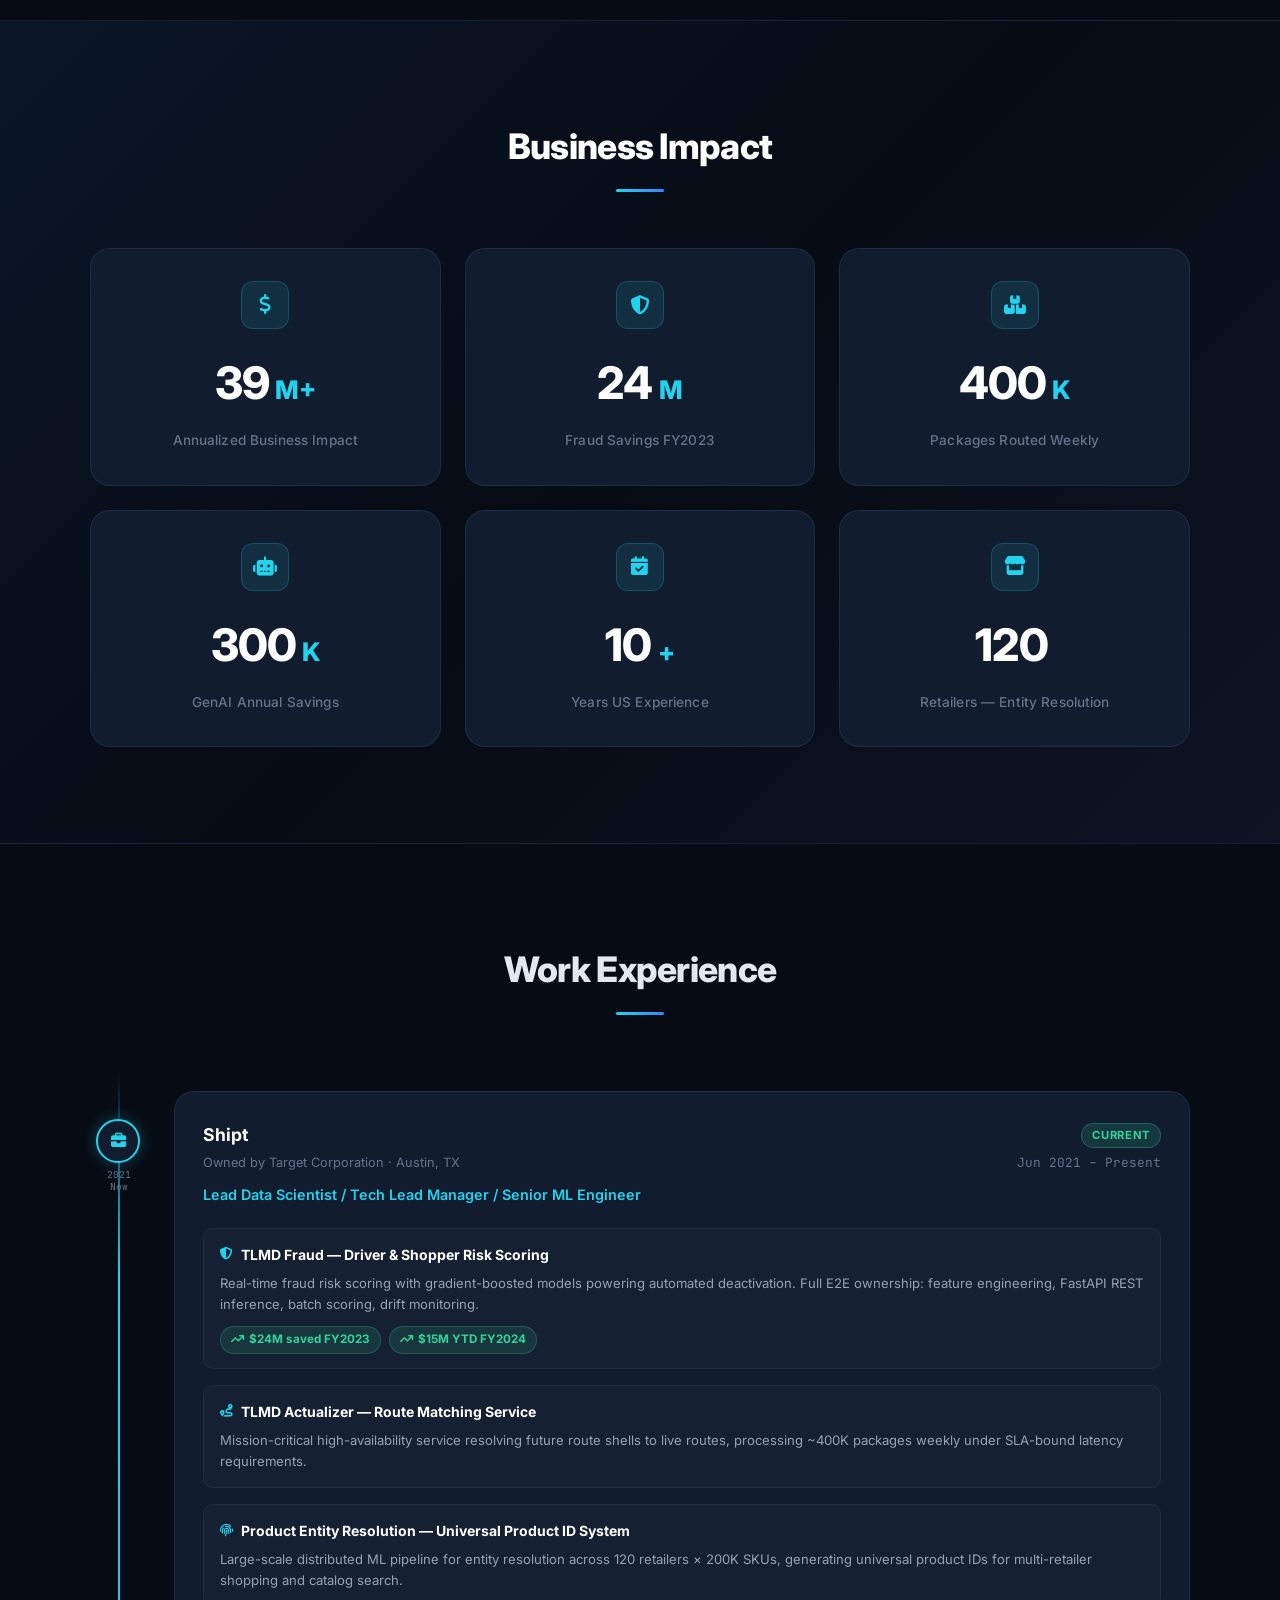
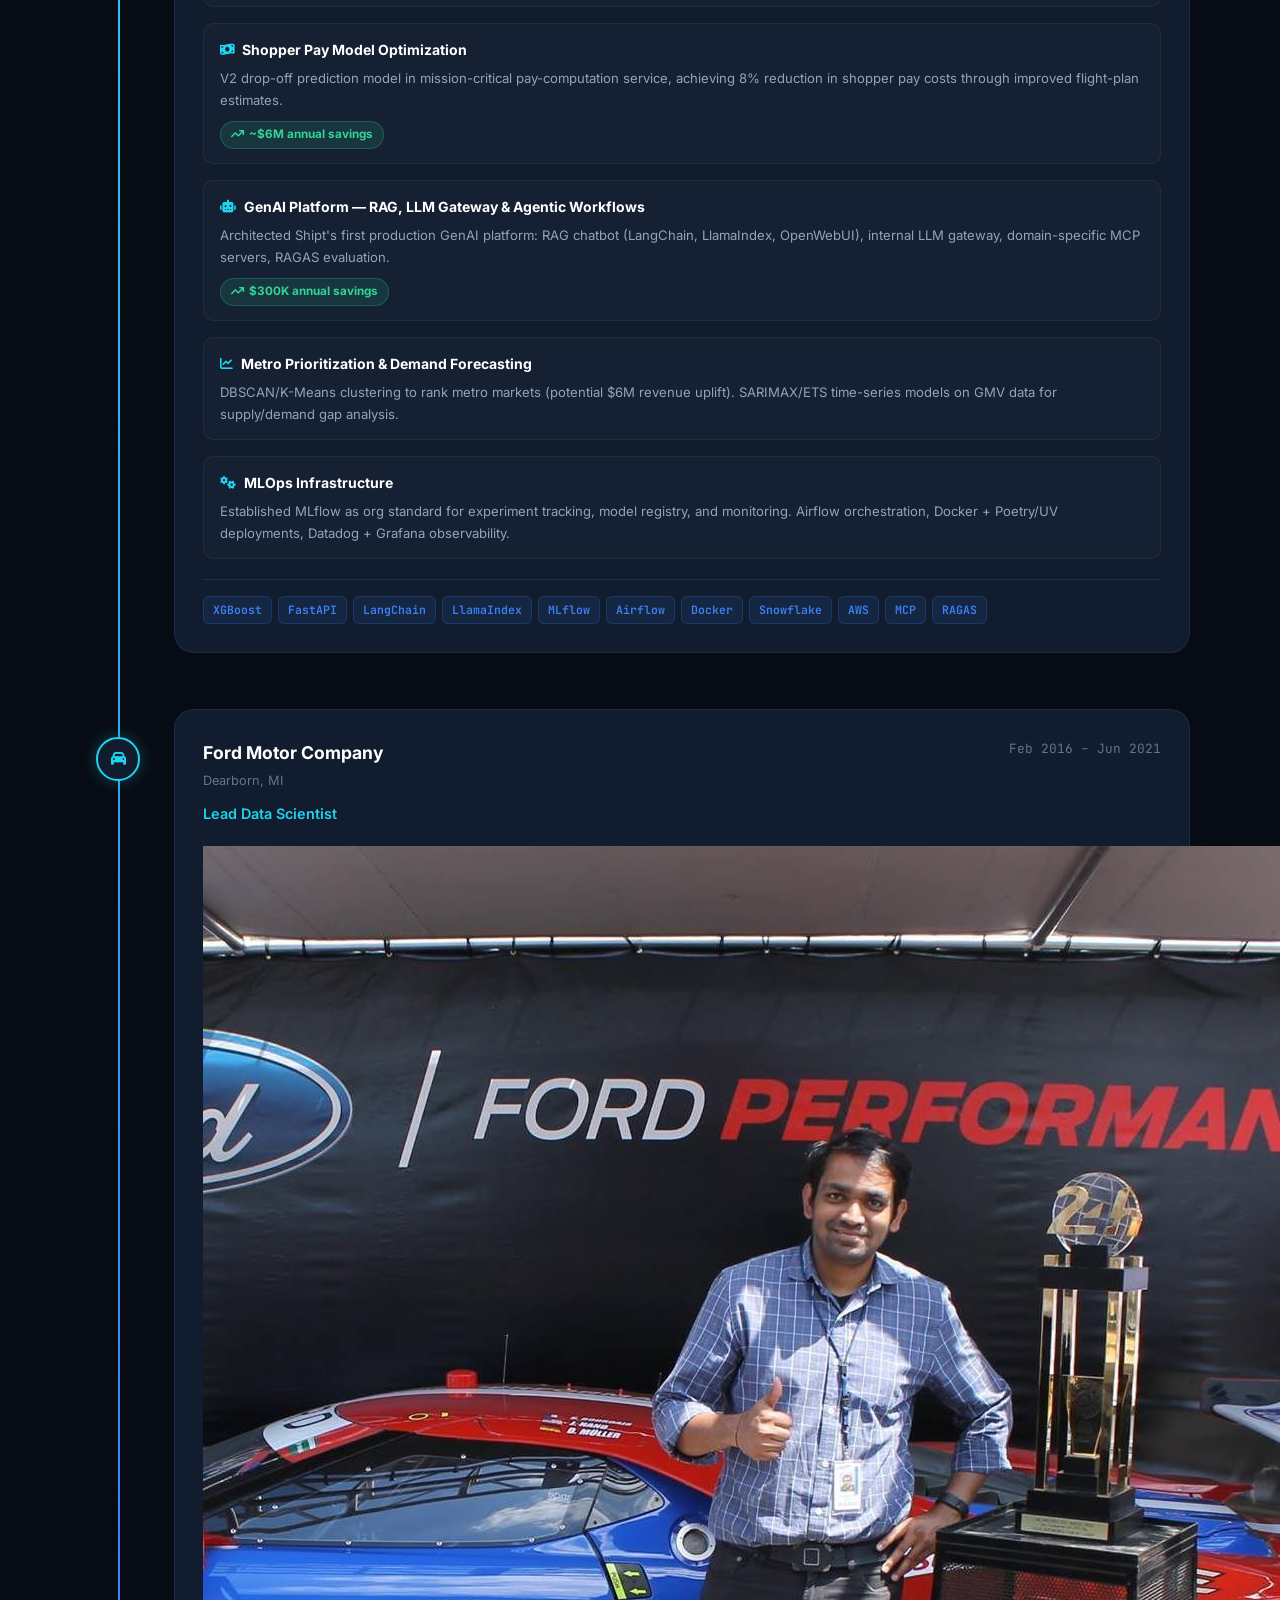
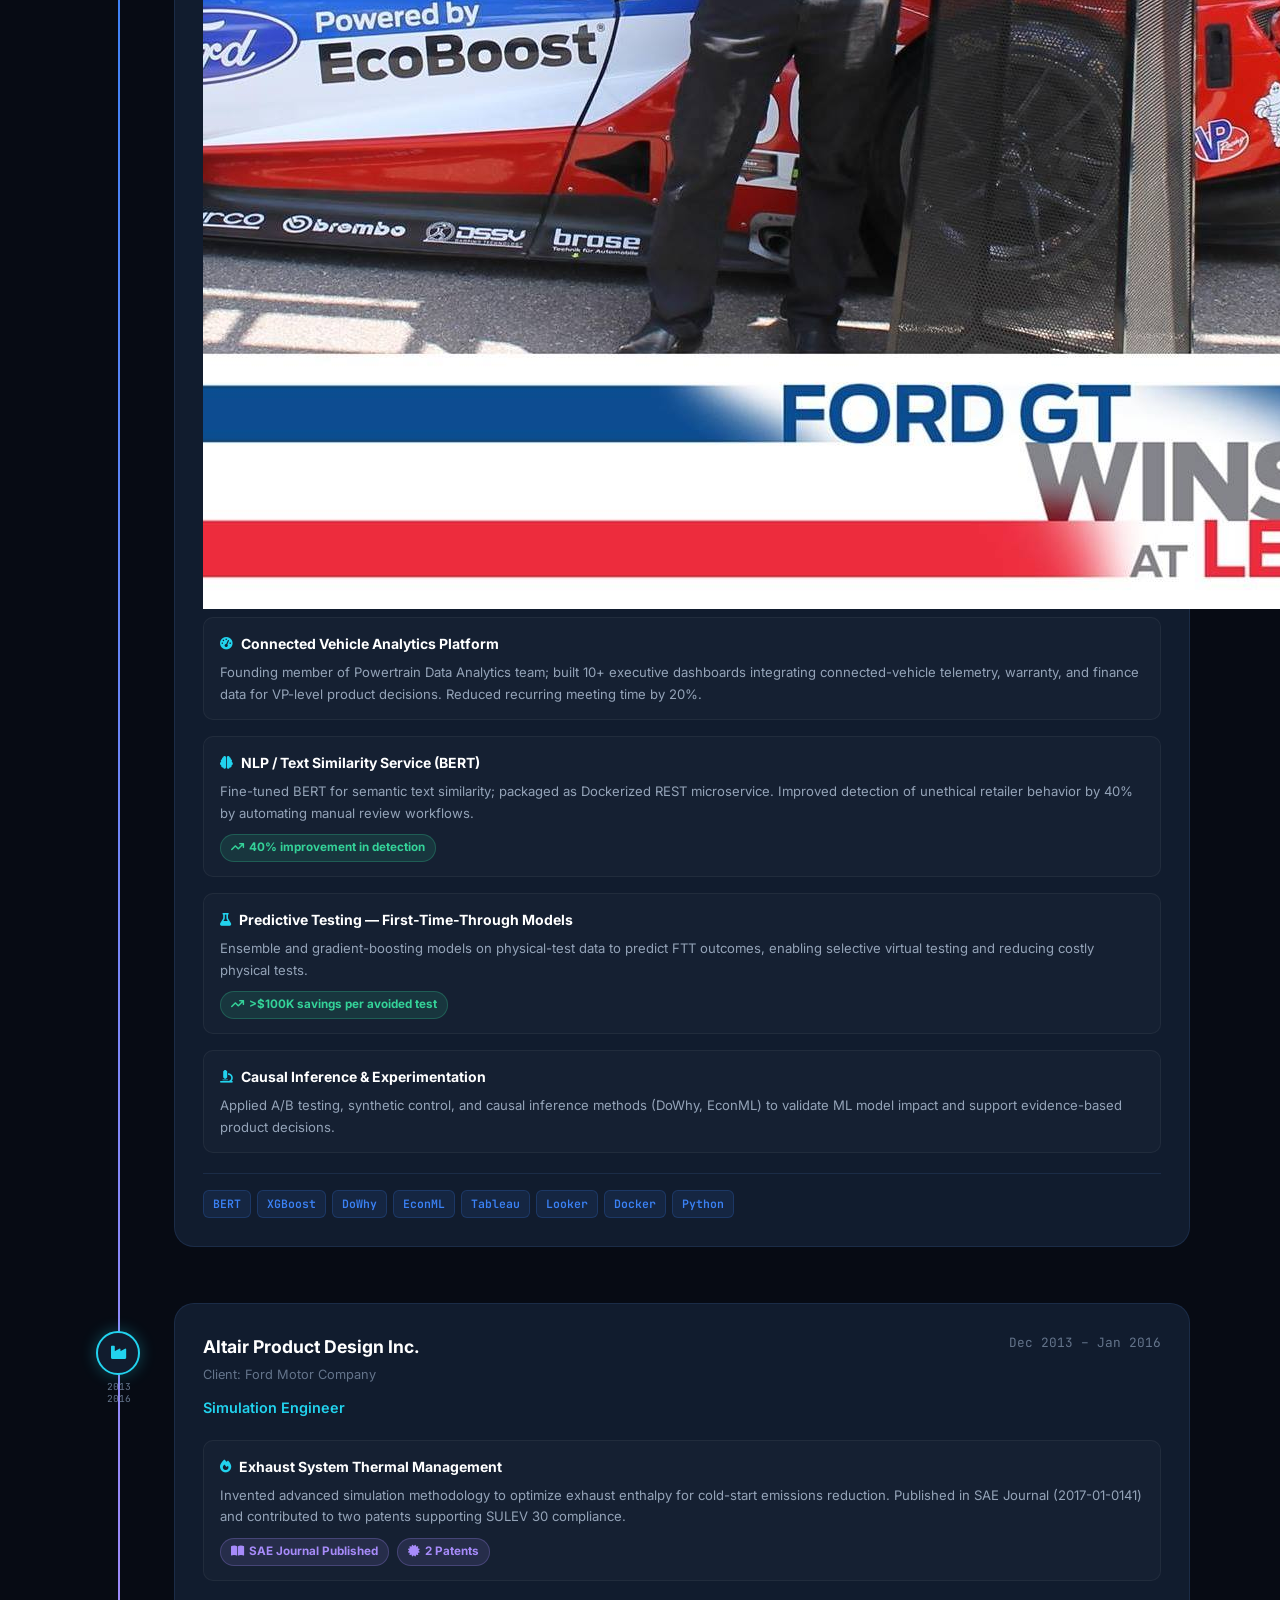
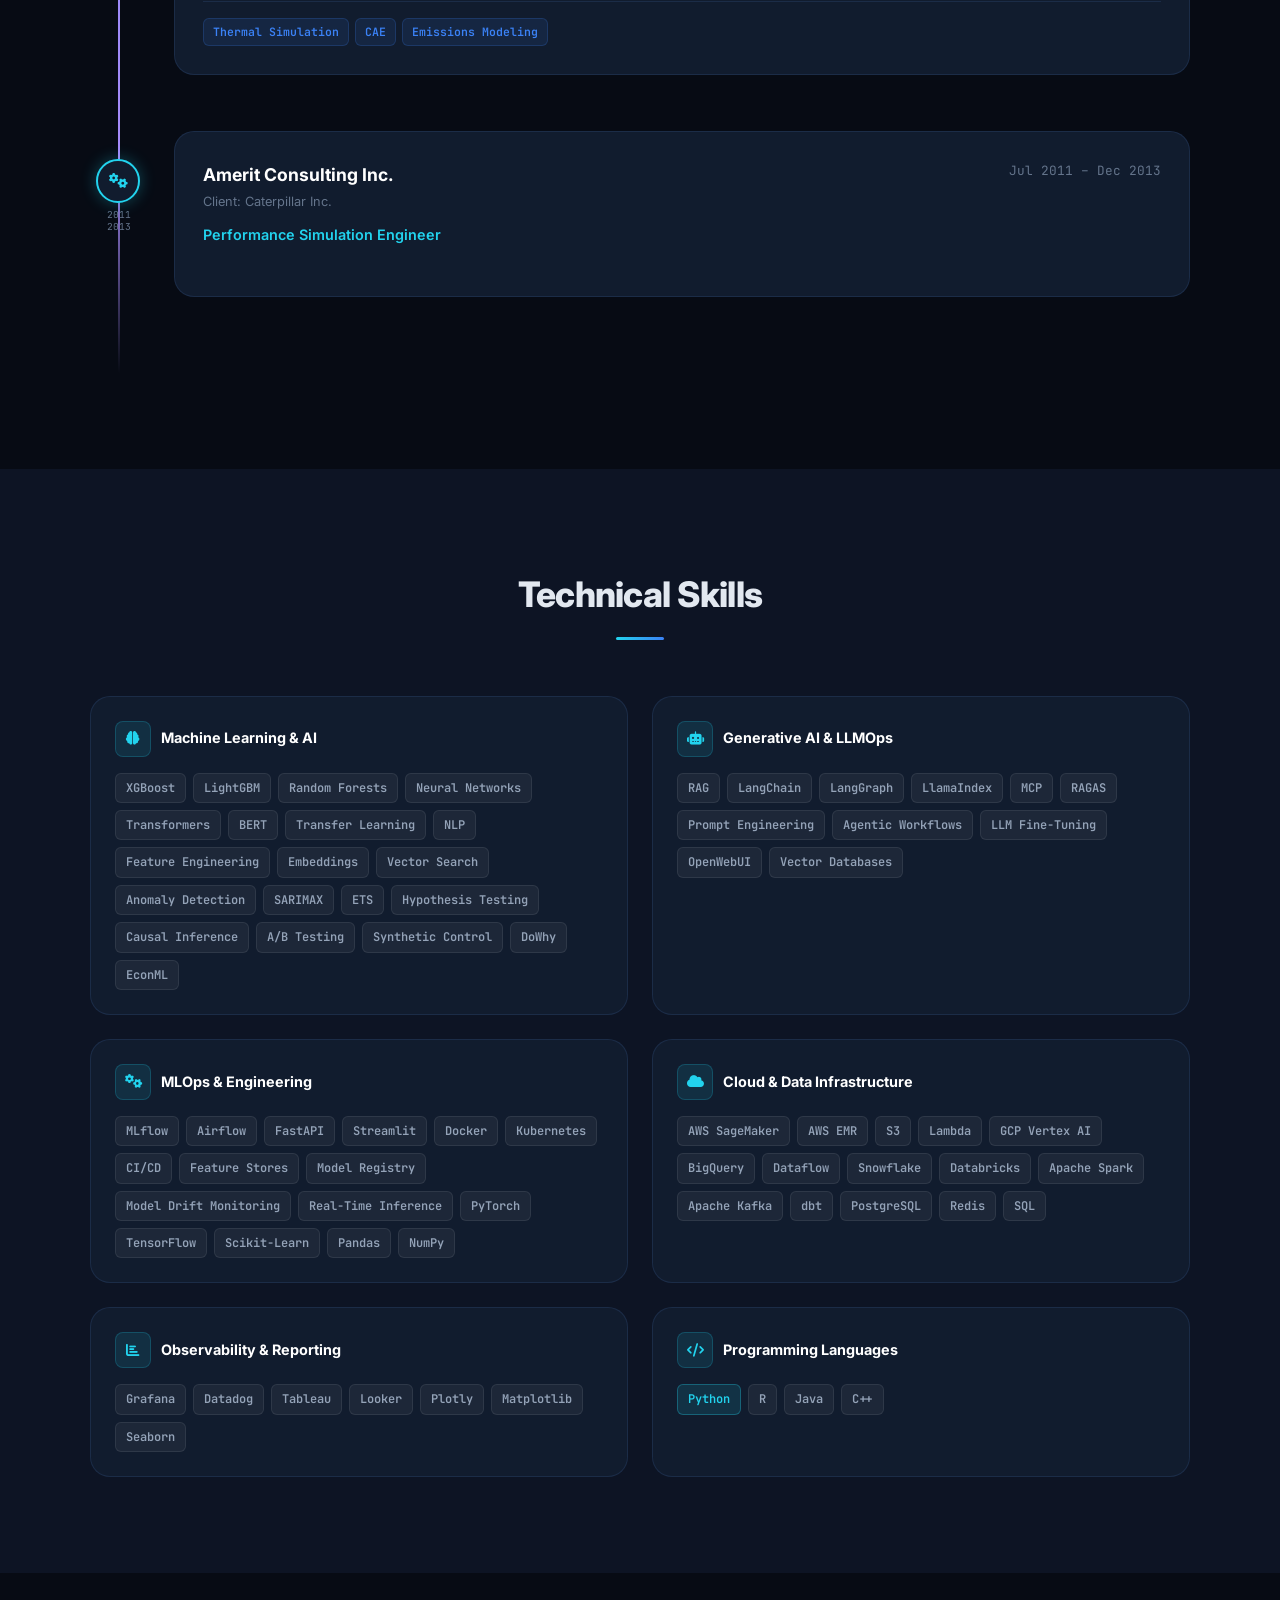
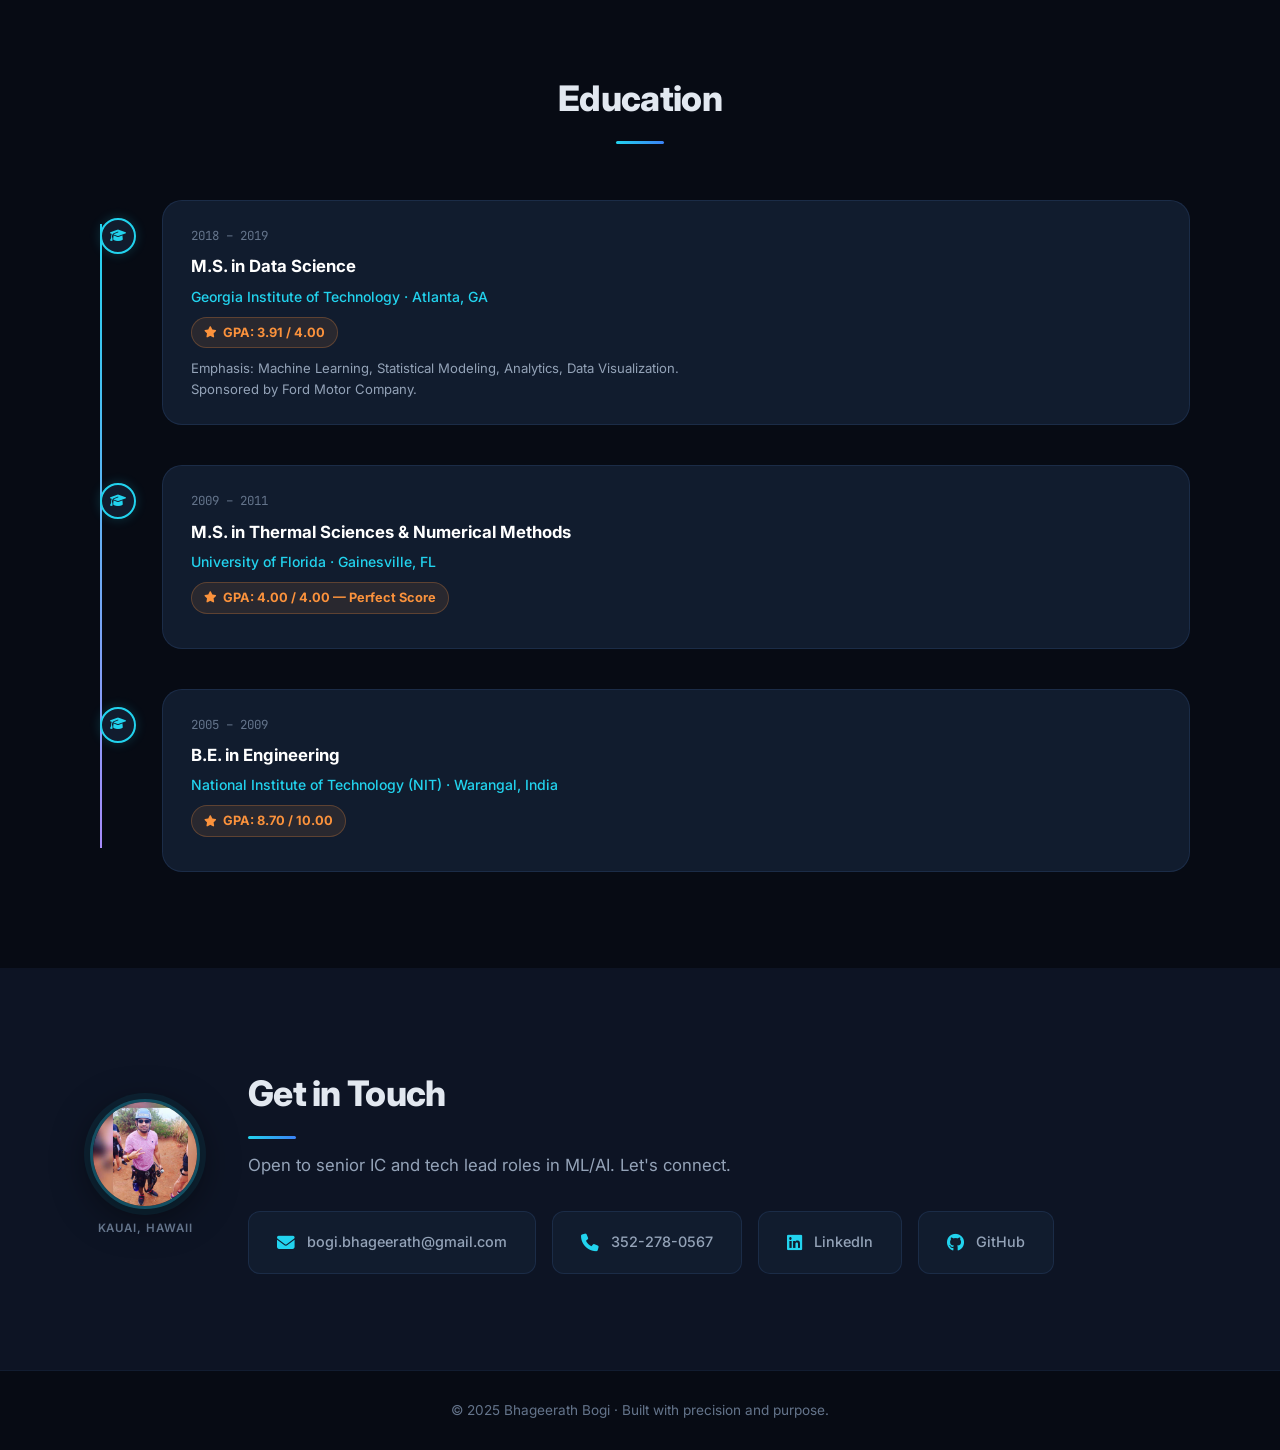
==== commit 1f2f5db4: "feat: add Case Studies page embedding polygon site" ====
--- a/index.html
+++ b/index.html
@@ -20,6 +20,7 @@
         <li><a href="#experience">Experience</a></li>
         <li><a href="#skills">Skills</a></li>
         <li><a href="#education">Education</a></li>
+        <li><a href="case-studies.html">Case Studies</a></li>
         <li><a href="#contact" class="nav-cta">Contact</a></li>
       </ul>
       <button class="hamburger" id="hamburger" aria-label="menu">
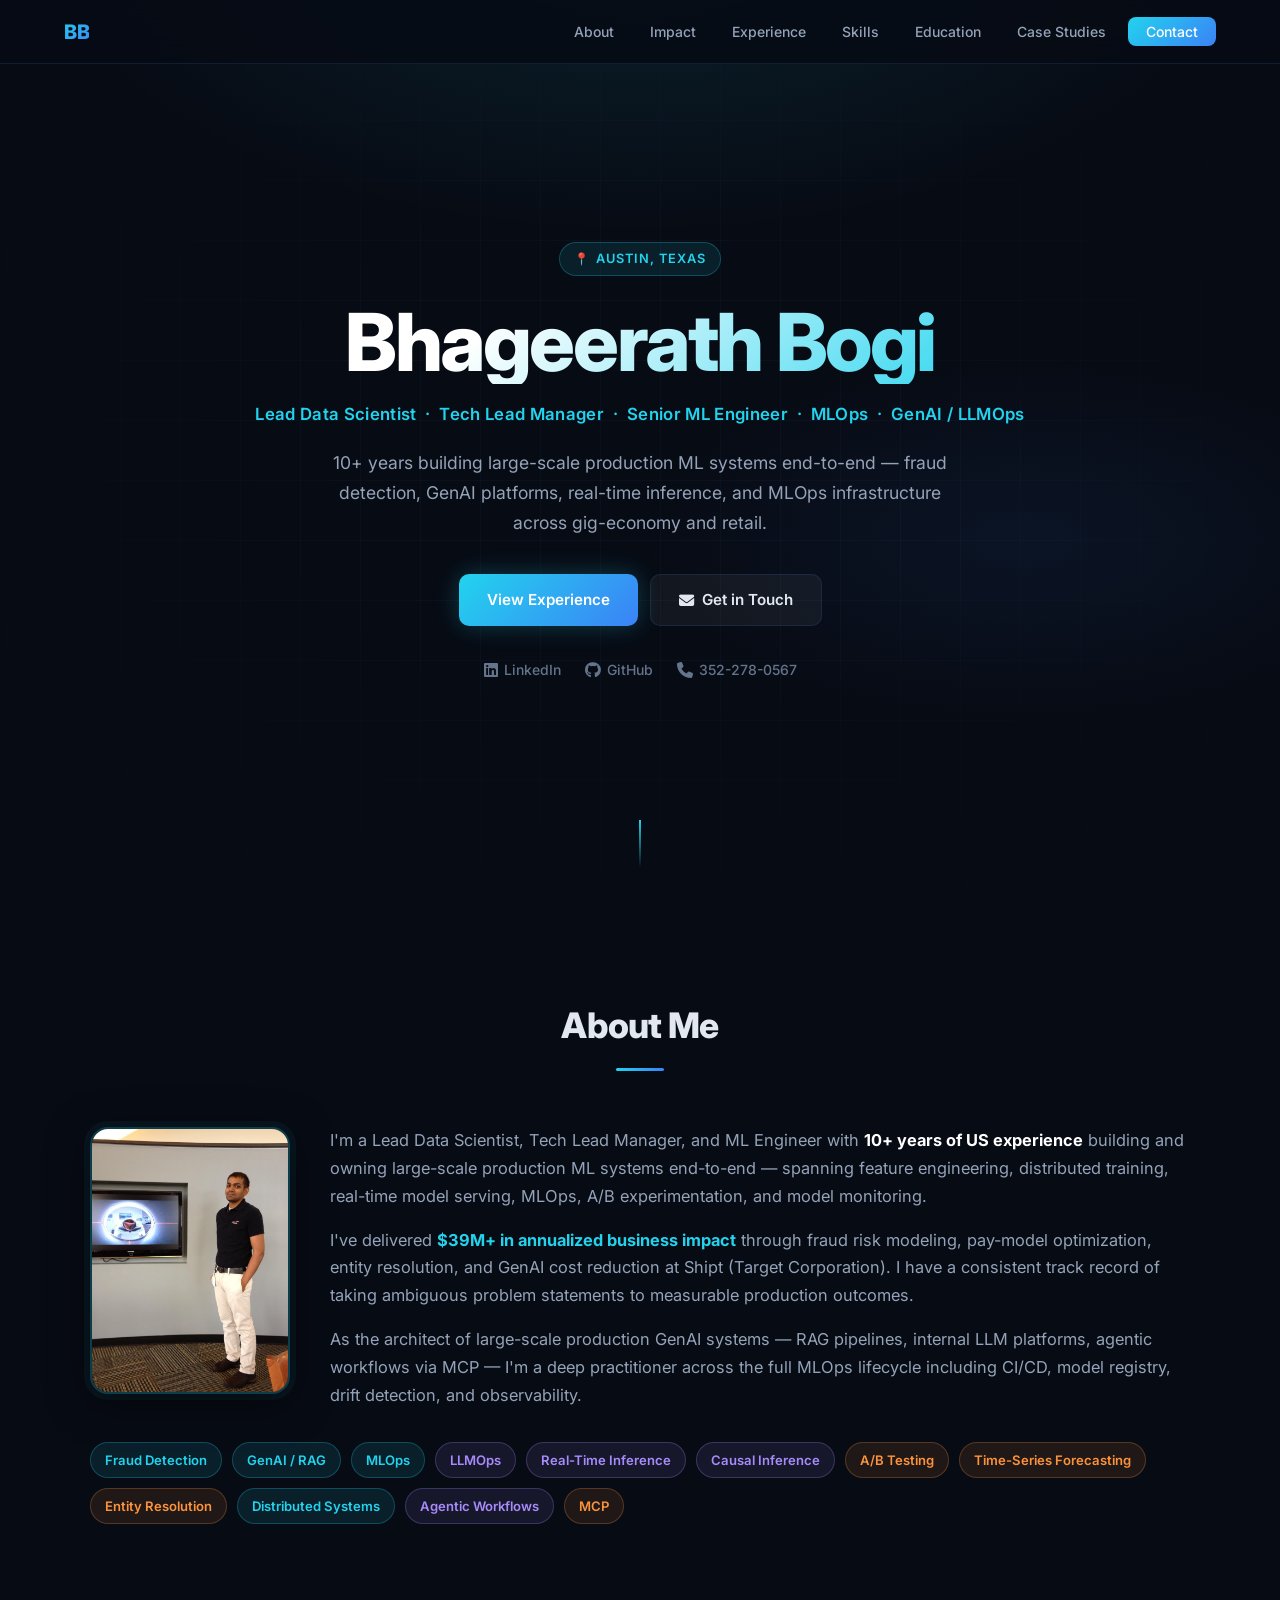
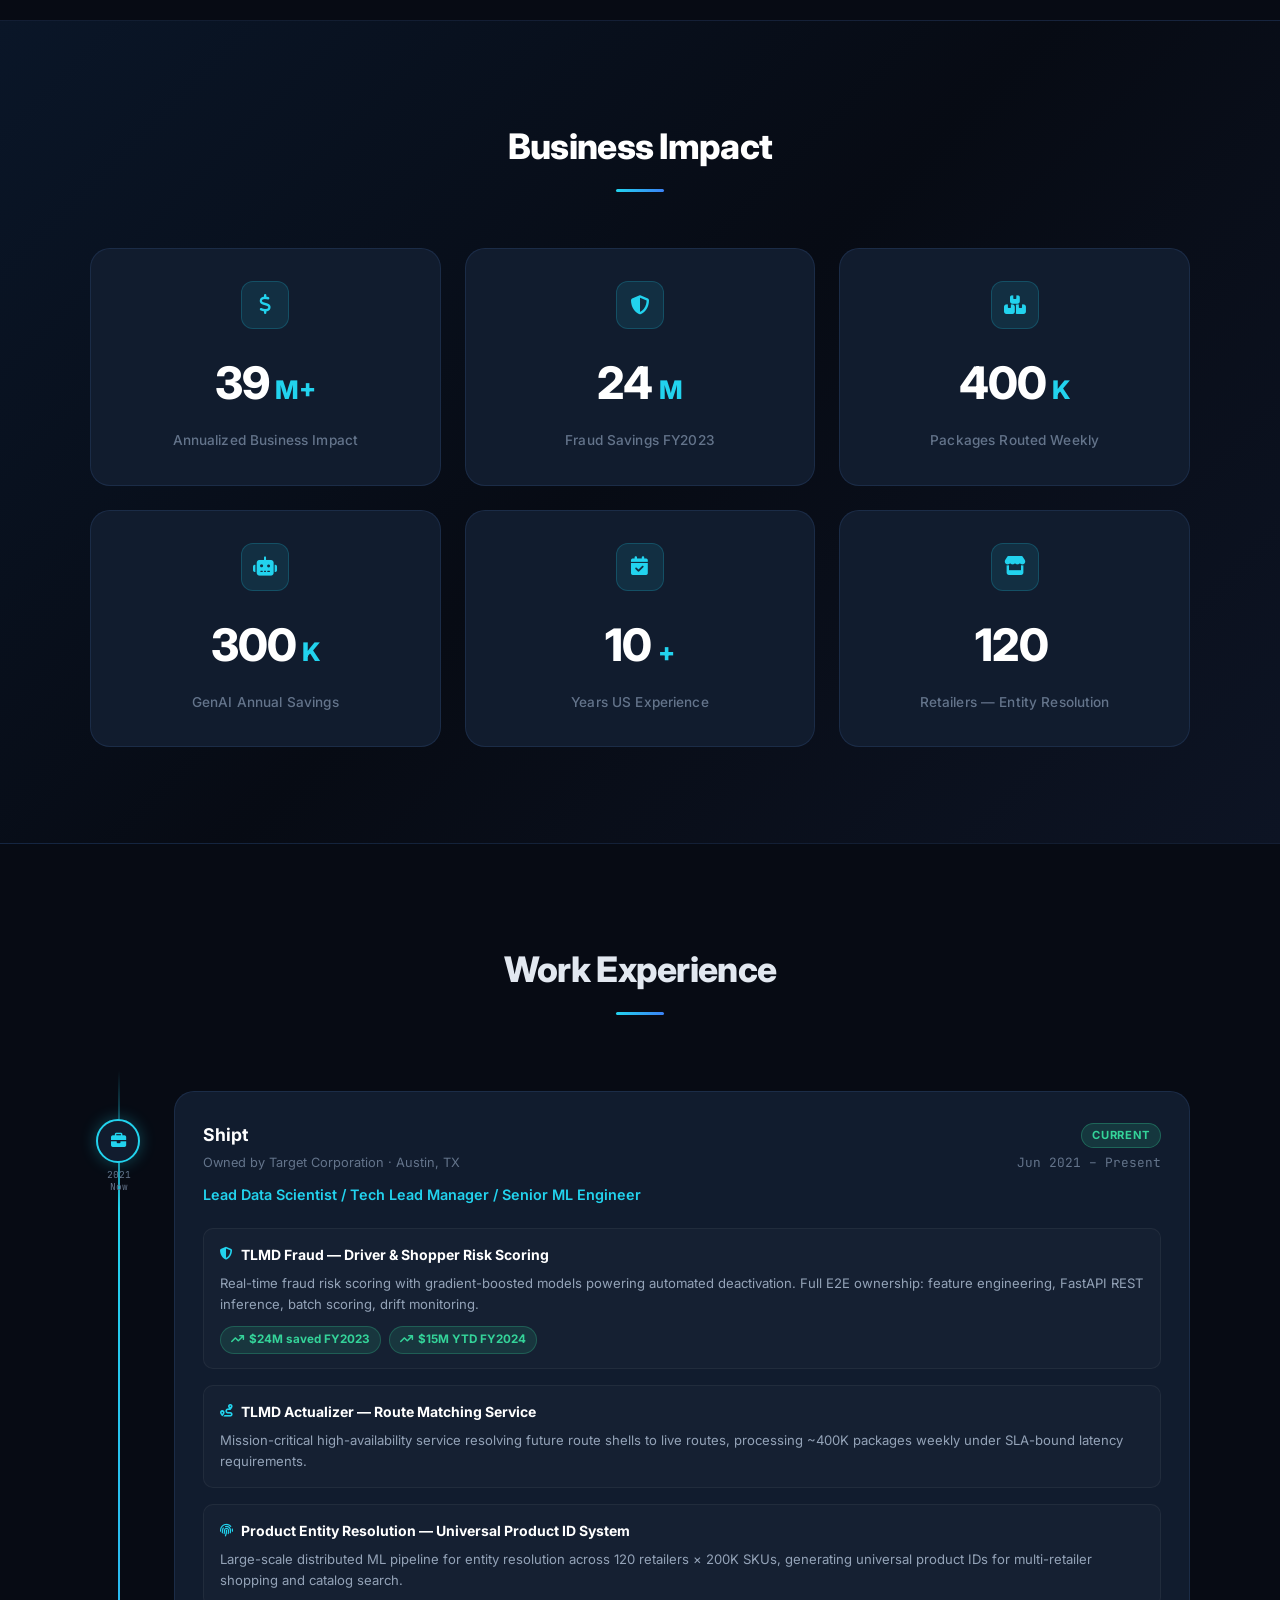
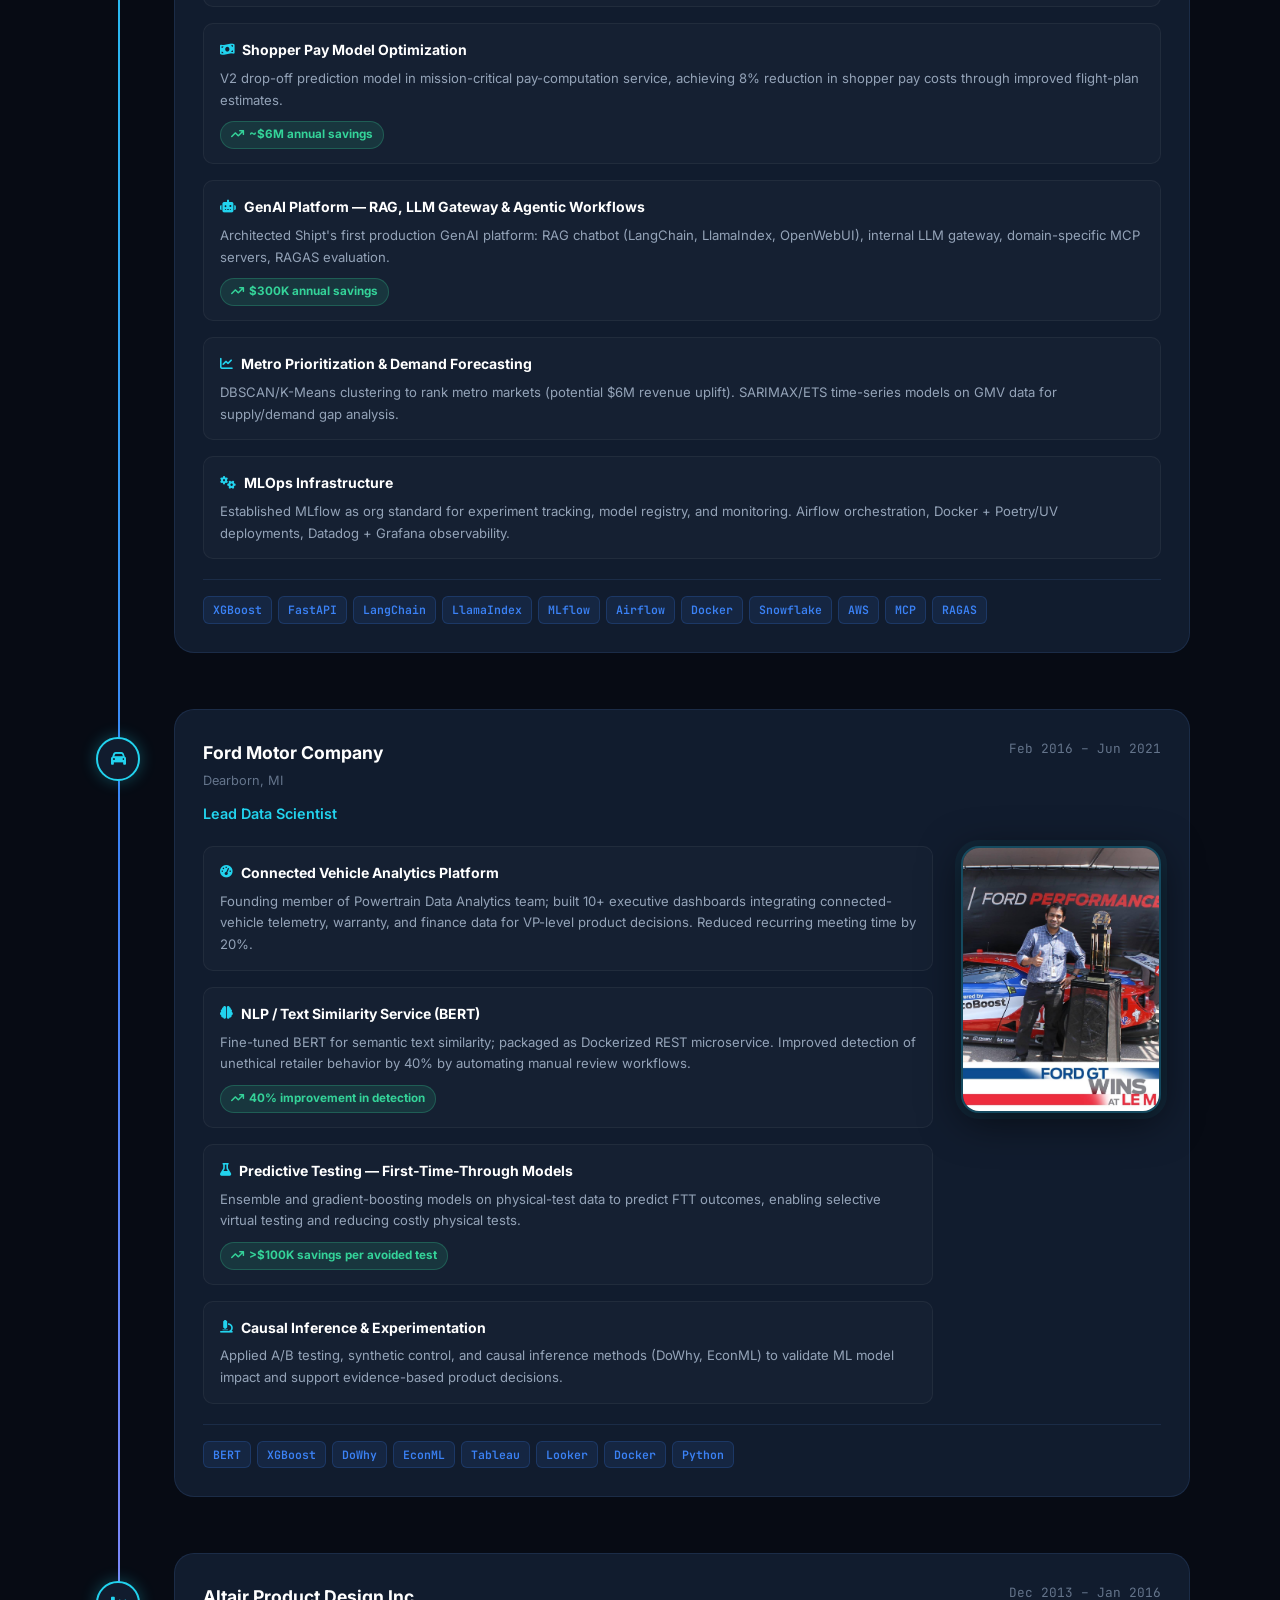
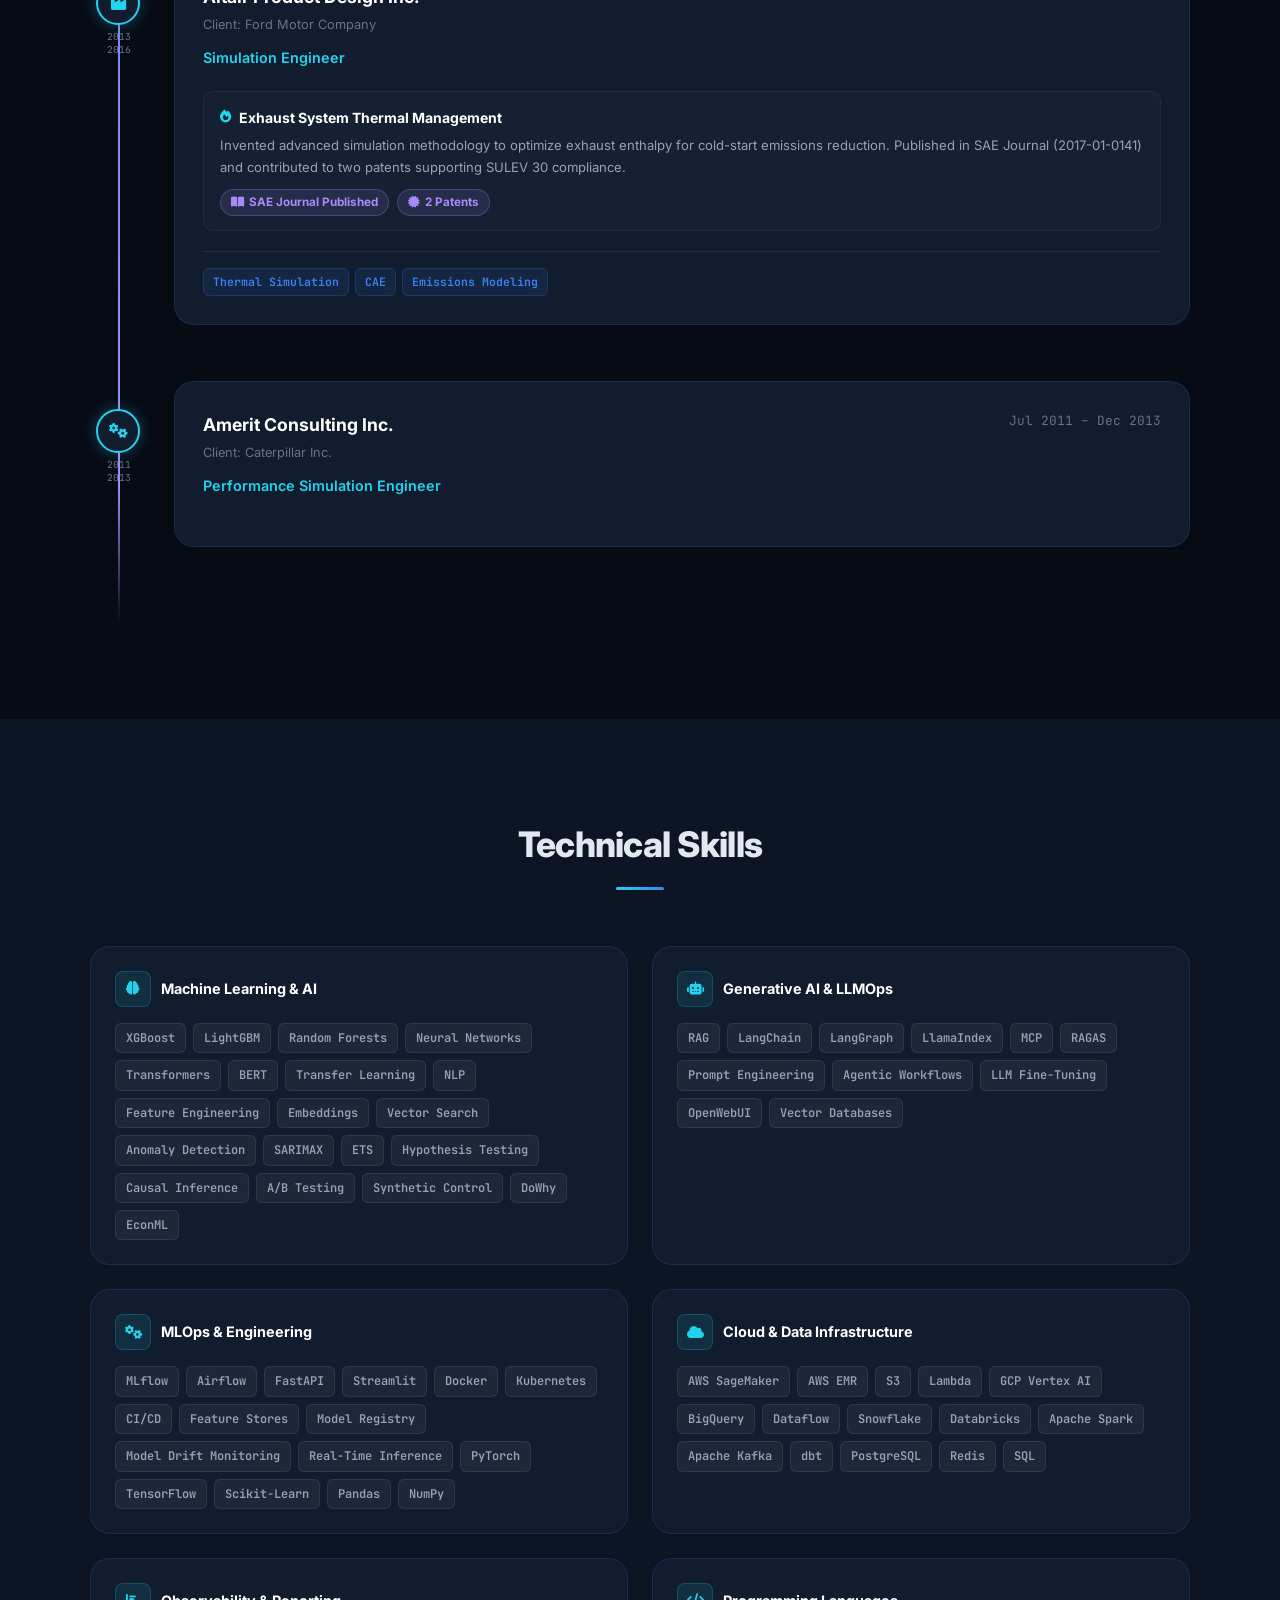
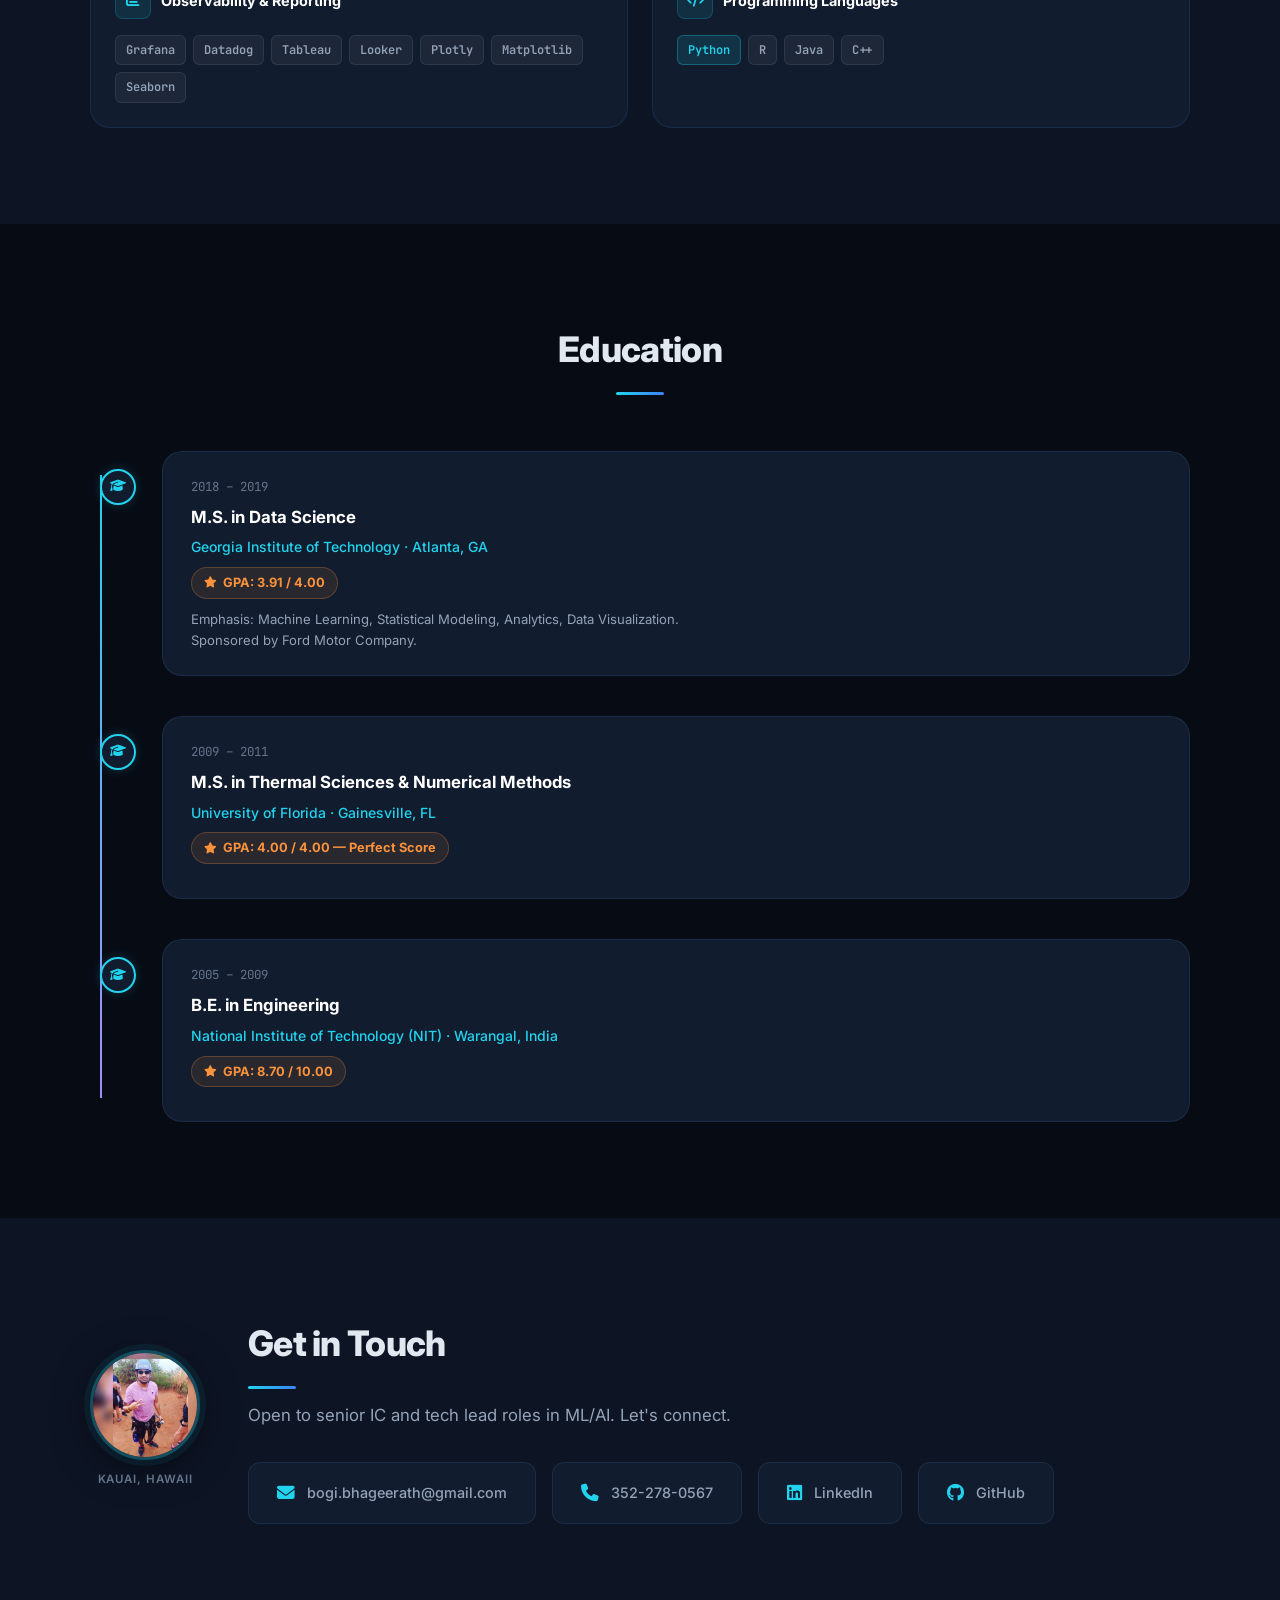
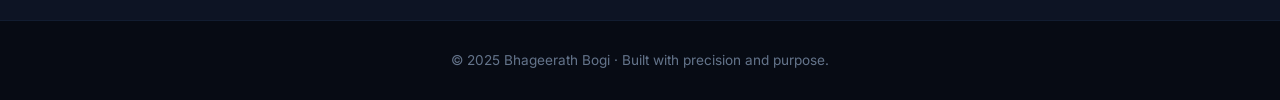
==== commit bf303feb: "style: Ford photo — 200px right-side portrait, matches About profile image" ====
--- a/index.html
+++ b/index.html
@@ -260,8 +260,8 @@
               </div>
             </div>
             <div class="timeline-role">Lead Data Scientist</div>
-            <img src="images/photo-ford-lemans.jpg" class="ford-photo" alt="With the Ford GT Le Mans trophy — 2016" />
-            <div class="timeline-projects">
+            <div class="ford-card-layout">
+              <div class="timeline-projects">
               <div class="project-item">
                 <div class="project-name">
                   <i class="fas fa-gauge-high"></i>
@@ -296,6 +296,8 @@
                 </div>
                 <p>Applied A/B testing, synthetic control, and causal inference methods (DoWhy, EconML) to validate ML model impact and support evidence-based product decisions.</p>
               </div>
+              </div>
+              <img src="images/photo-ford-lemans.jpg" class="ford-photo" alt="With the Ford GT Le Mans trophy — 2016" />
             </div>
             <div class="timeline-tech">
               <span>BERT</span><span>XGBoost</span><span>DoWhy</span><span>EconML</span>
--- a/style.css
+++ b/style.css
@@ -288,16 +288,40 @@
   gap: 8px;
 }
 .exp-photo-img {
-  width: 170px;
-  border-radius: 12px;
+  width: 200px;
+  aspect-ratio: 3 / 4;
+  border-radius: 18px;
   object-fit: cover;
   object-position: top center;
-  border: 1px solid rgba(34,211,238,0.2);
-  box-shadow: 0 6px 24px rgba(0,0,0,0.5);
+  border: 2px solid rgba(34,211,238,0.25);
+  box-shadow: 0 8px 40px rgba(0,0,0,0.55), 0 0 0 6px rgba(34,211,238,0.06);
   display: block;
-  transition: transform 0.3s ease;
+  transition: transform 0.35s ease, box-shadow 0.35s ease;
 }
 .exp-photo-img:hover { transform: scale(1.03); }
+
+.ford-card-layout {
+  display: flex;
+  gap: 28px;
+  align-items: flex-start;
+}
+.ford-card-layout .timeline-projects { flex: 1; }
+.ford-photo {
+  flex-shrink: 0;
+  width: 200px;
+  aspect-ratio: 3 / 4;
+  object-fit: cover;
+  object-position: top center;
+  border-radius: 18px;
+  border: 2px solid rgba(34,211,238,0.25);
+  box-shadow: 0 8px 40px rgba(0,0,0,0.55), 0 0 0 6px rgba(34,211,238,0.06);
+  display: block;
+  transition: transform 0.35s ease, box-shadow 0.35s ease;
+}
+.ford-photo:hover {
+  transform: scale(1.03) translateY(-4px);
+  box-shadow: 0 20px 60px rgba(0,0,0,0.65), 0 0 0 6px rgba(34,211,238,0.18);
+}
 .exp-photo-caption {
   font-size: 0.68rem;
   font-weight: 600;
@@ -763,7 +787,7 @@
 
   /* Ford photo */
   .exp-card-layout { flex-direction: column; }
-  .exp-photo-img { width: 100%; max-width: 260px; }
+  .exp-photo-img { width: 100%; max-width: 200px; }
 
   /* Impact 2-col */
   .impact-grid { grid-template-columns: repeat(2, 1fr); }
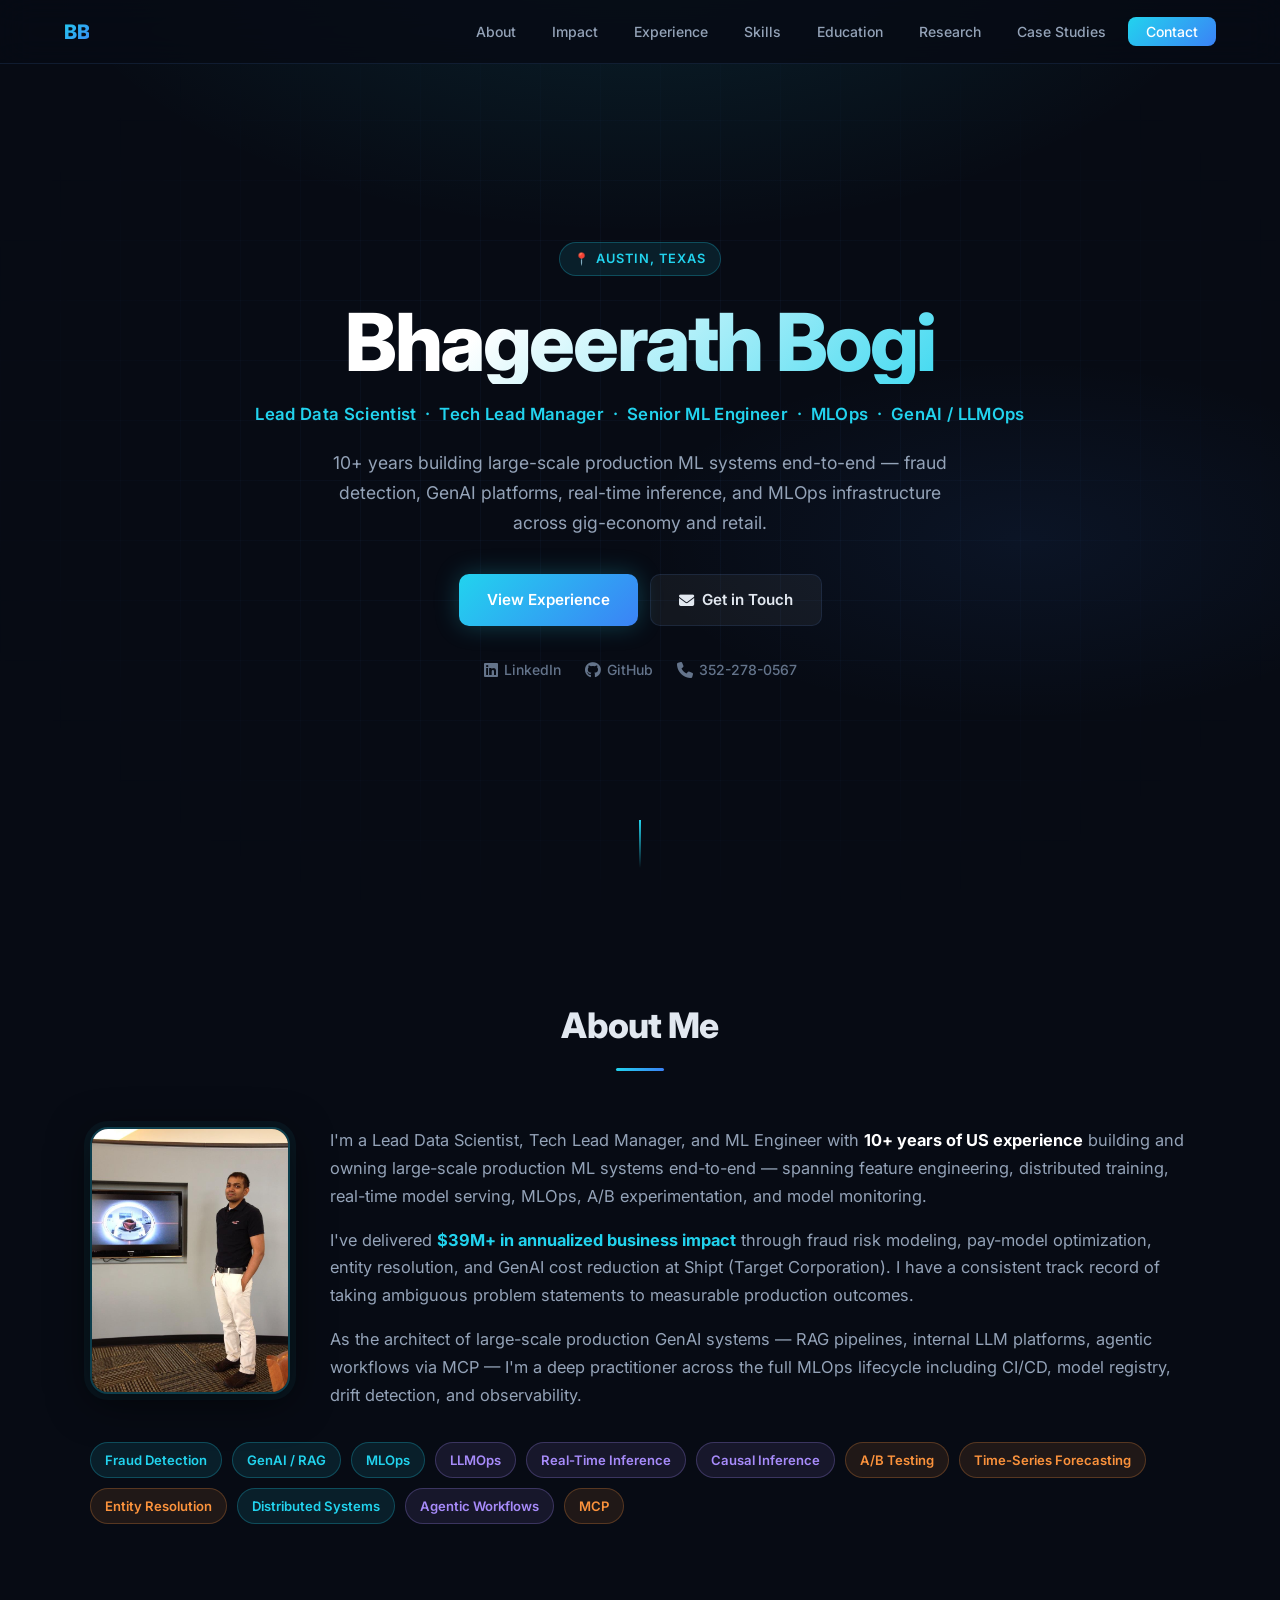
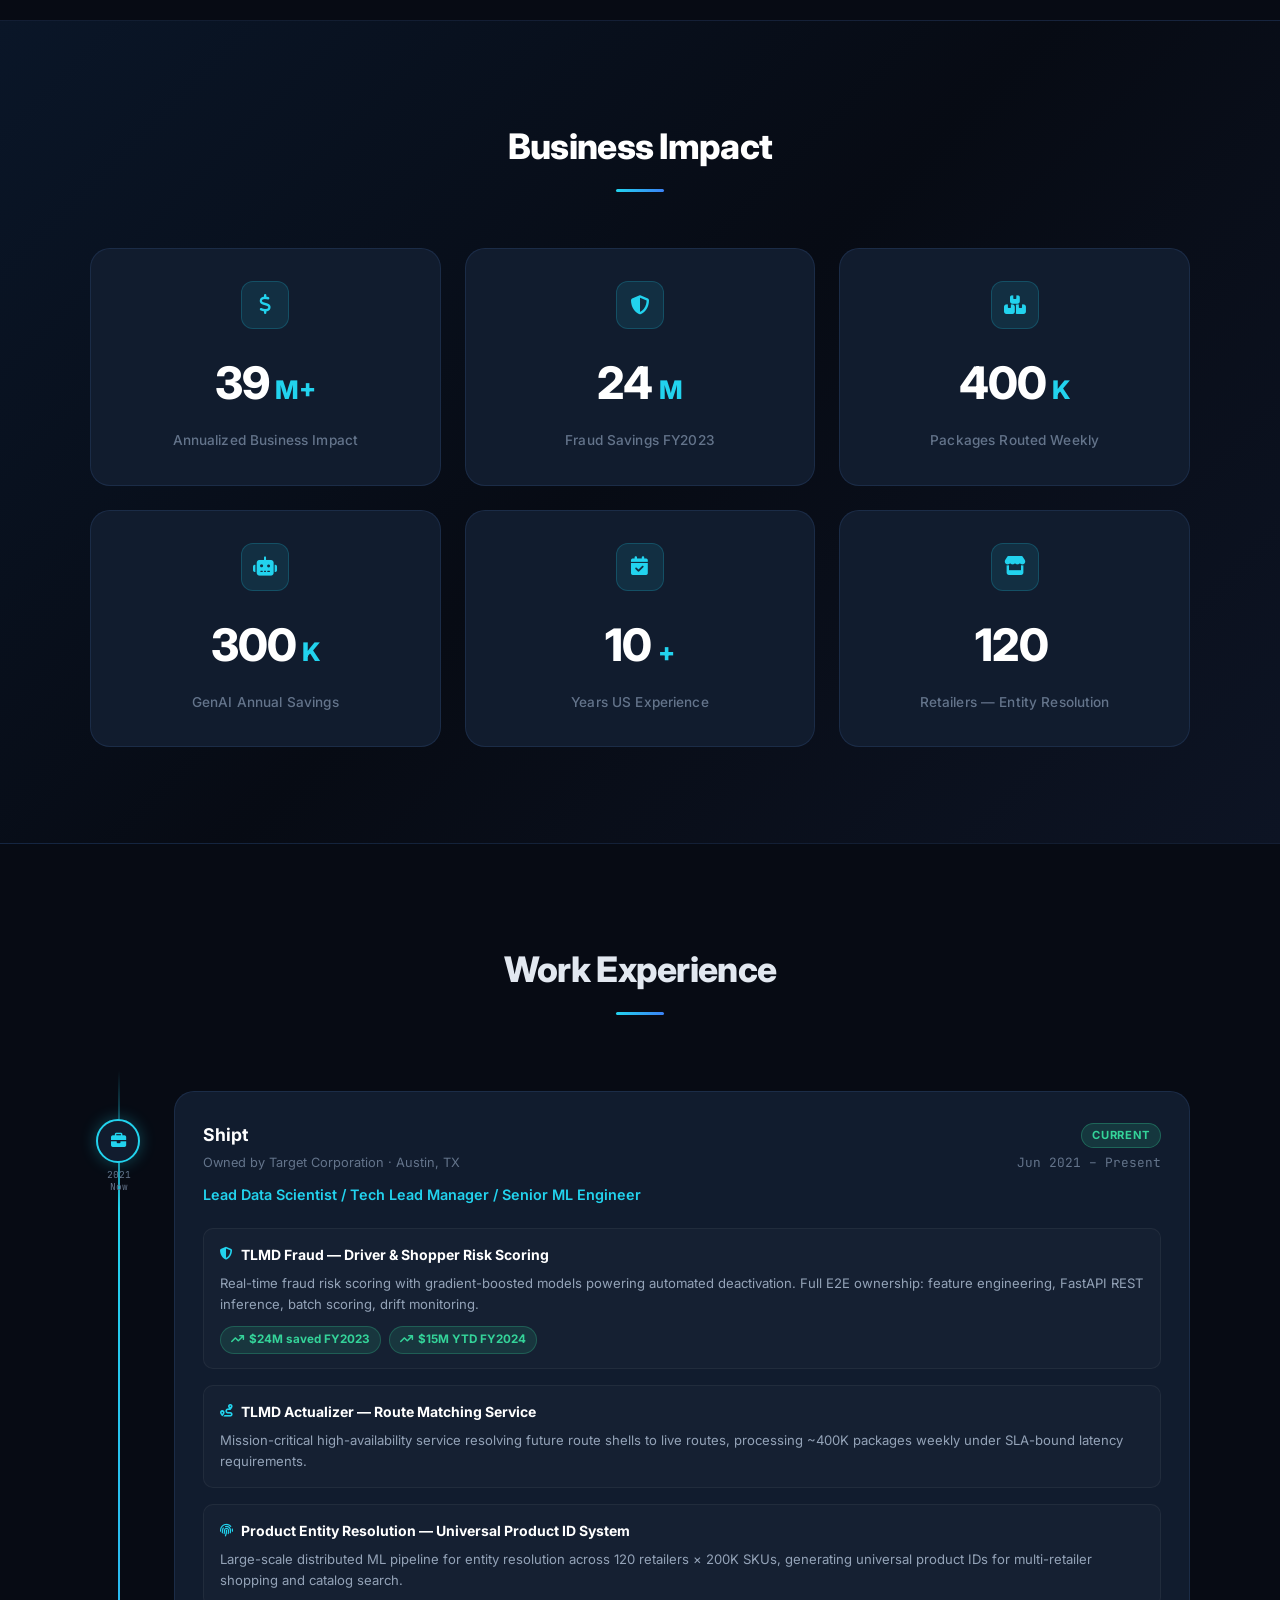
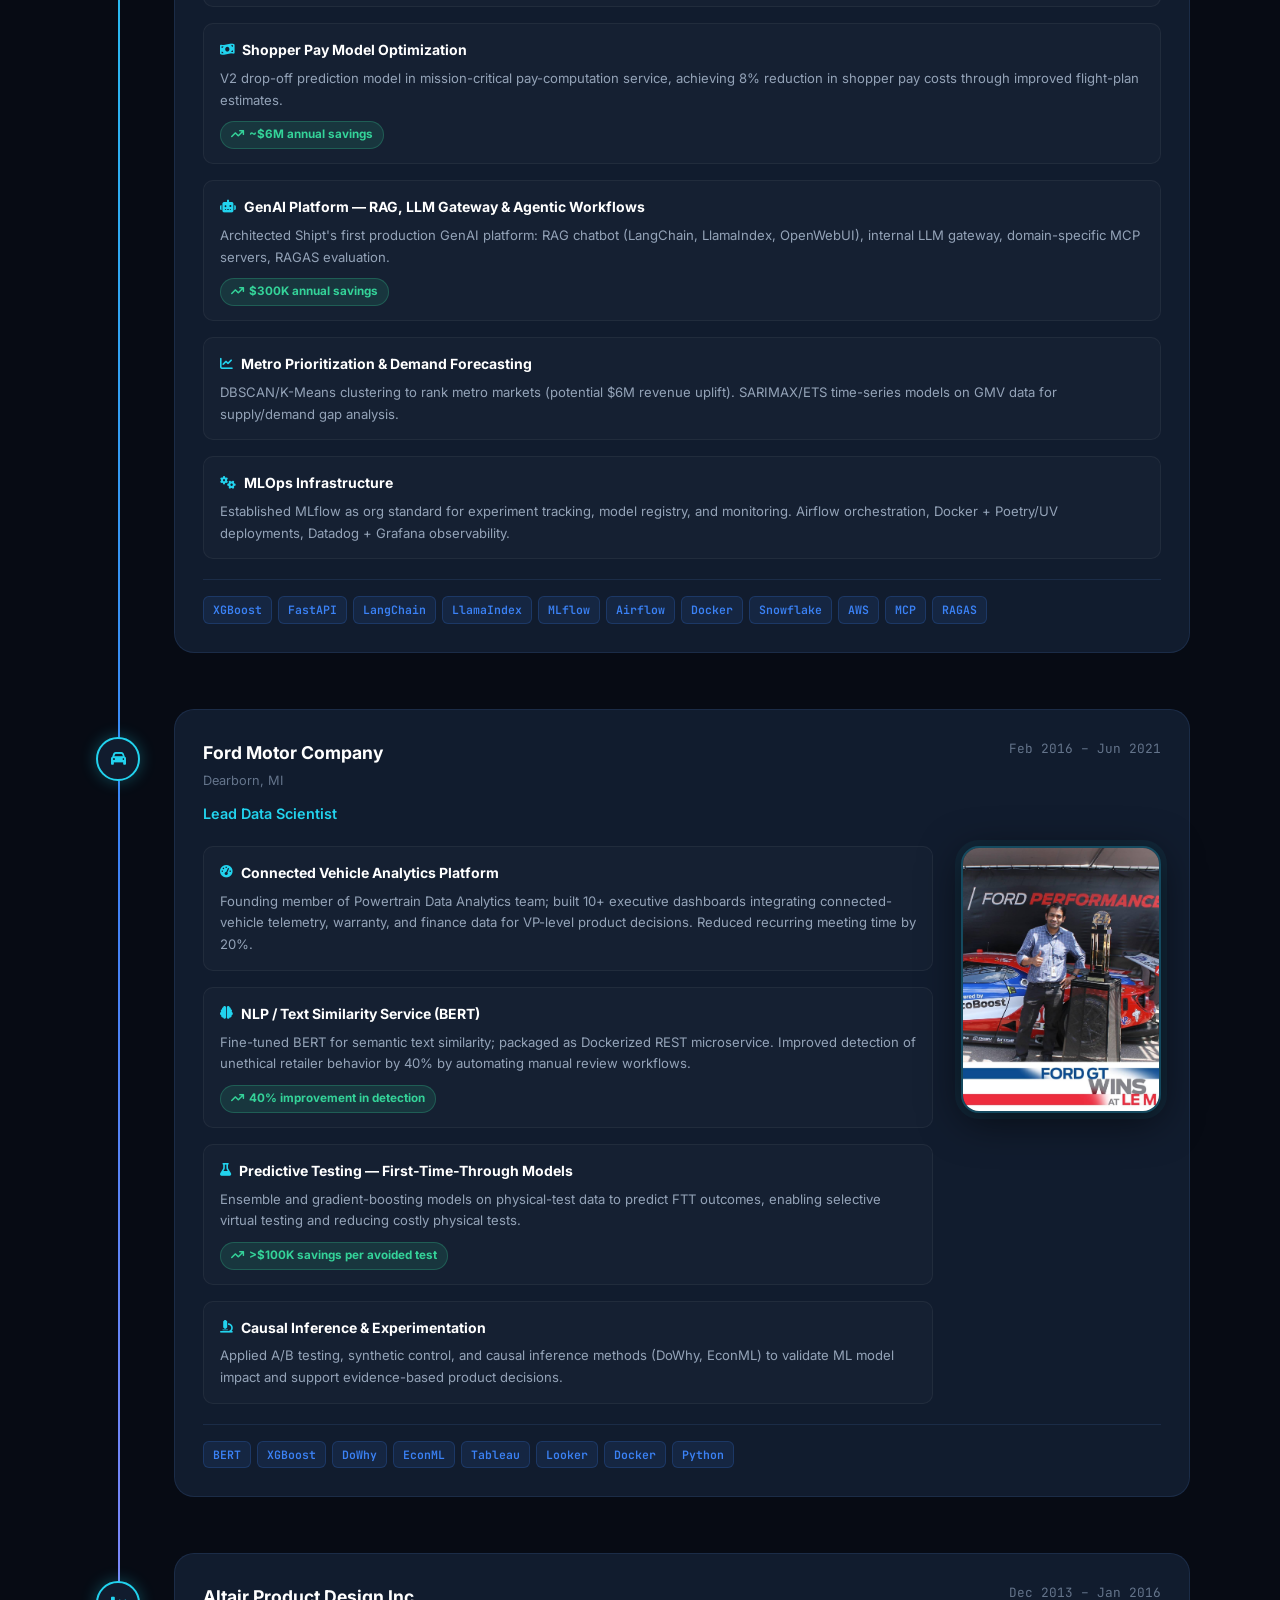
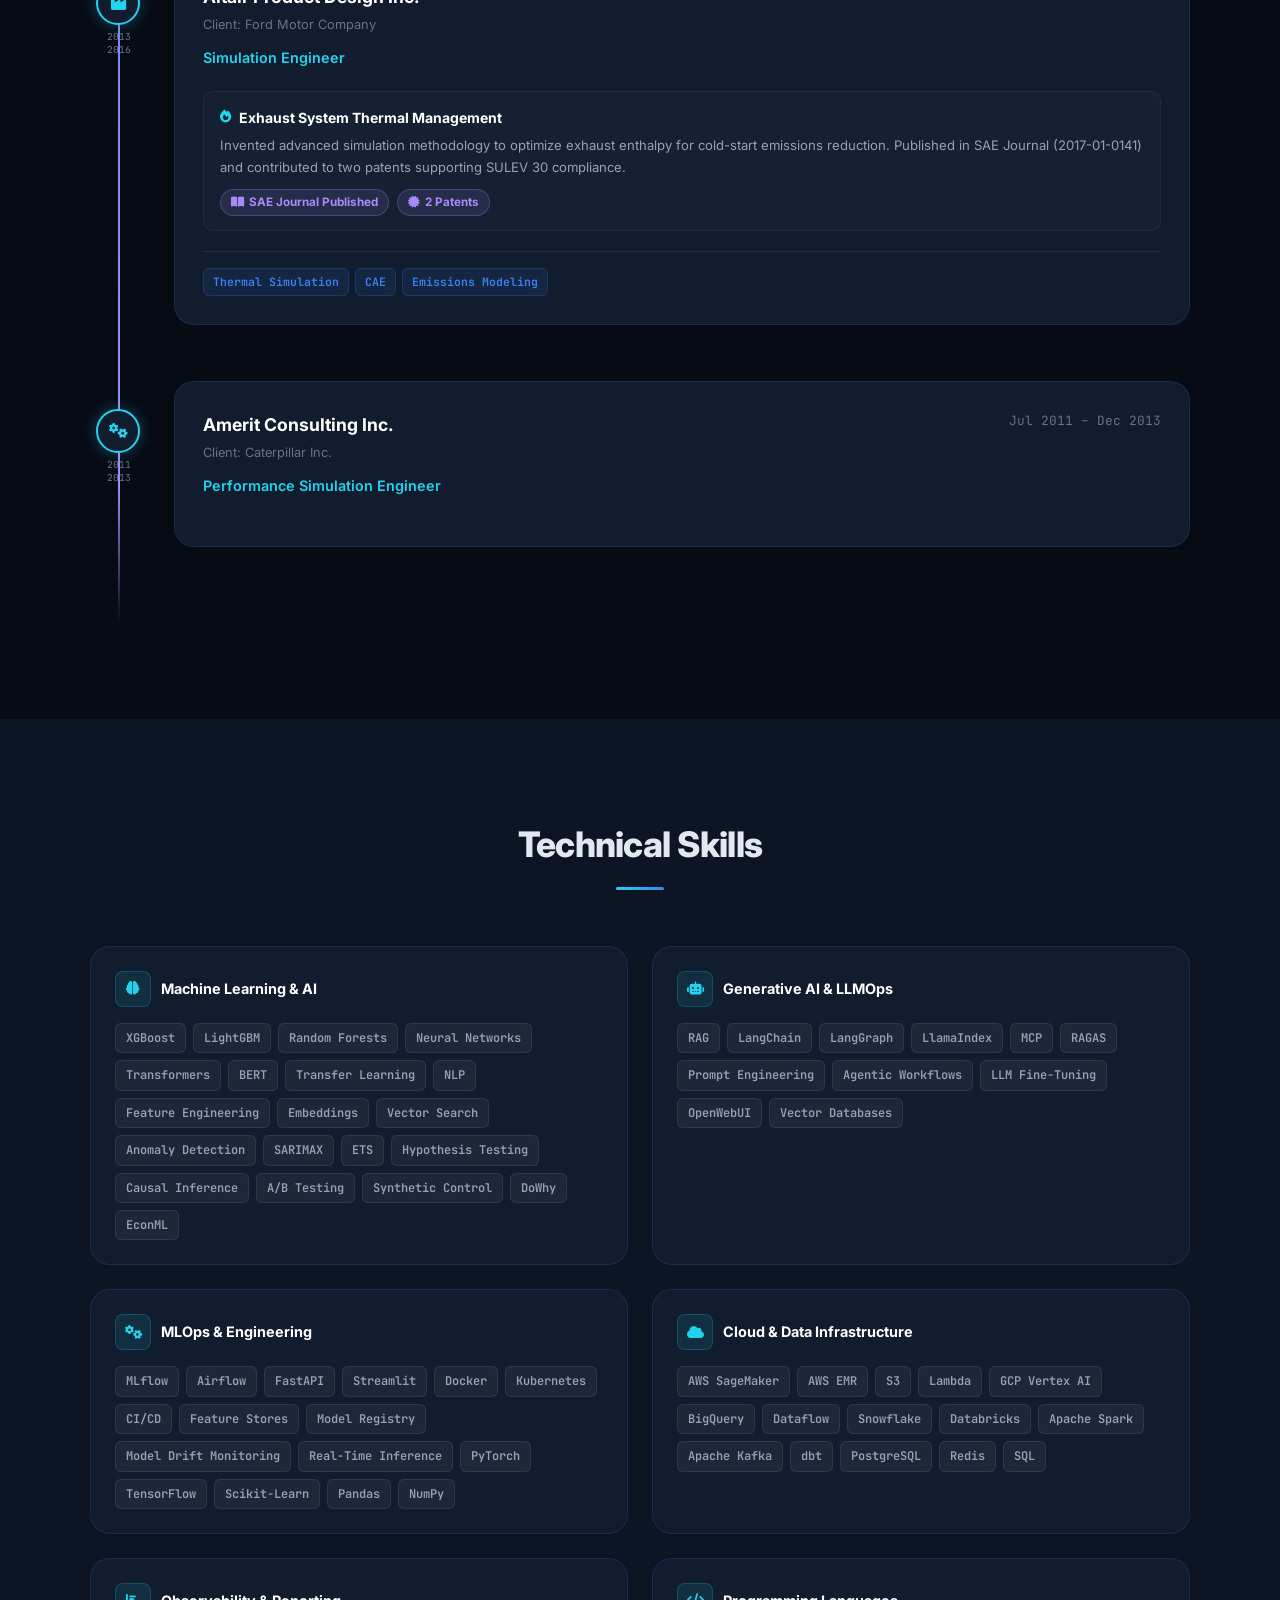
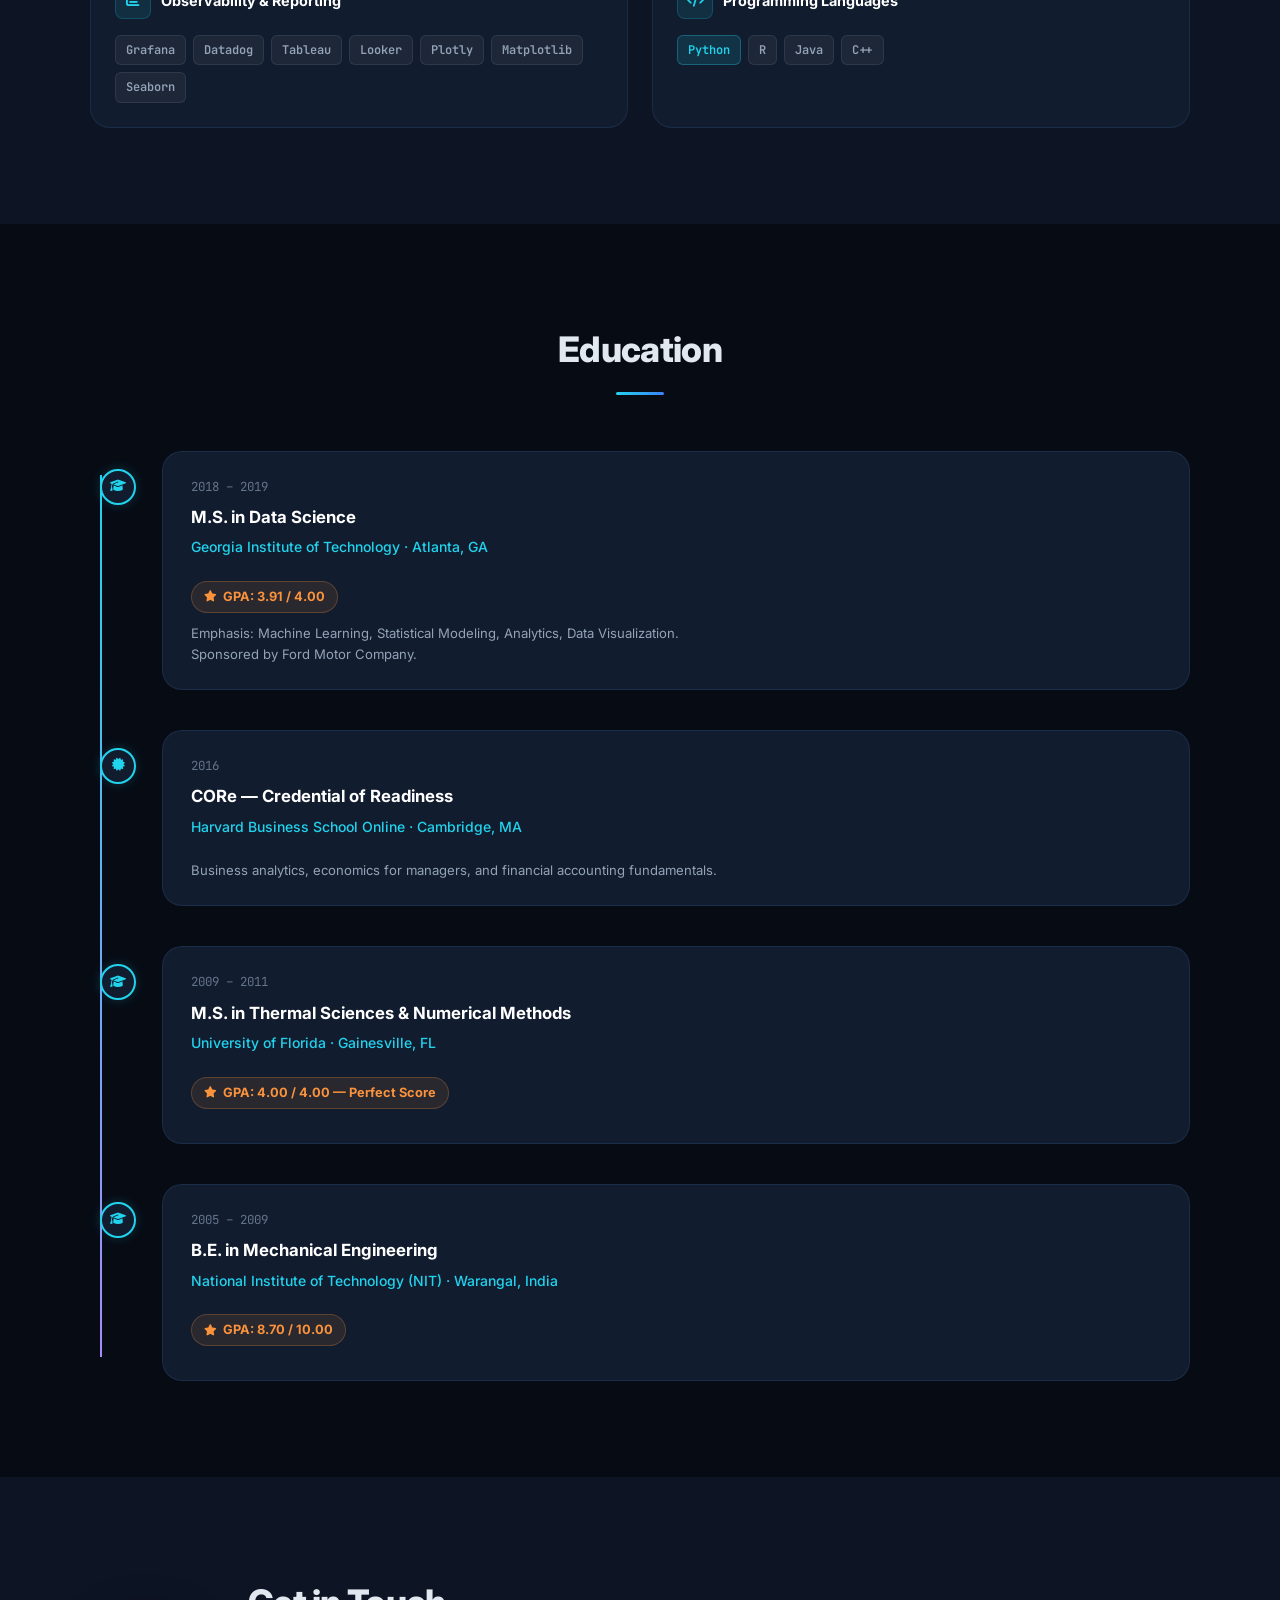
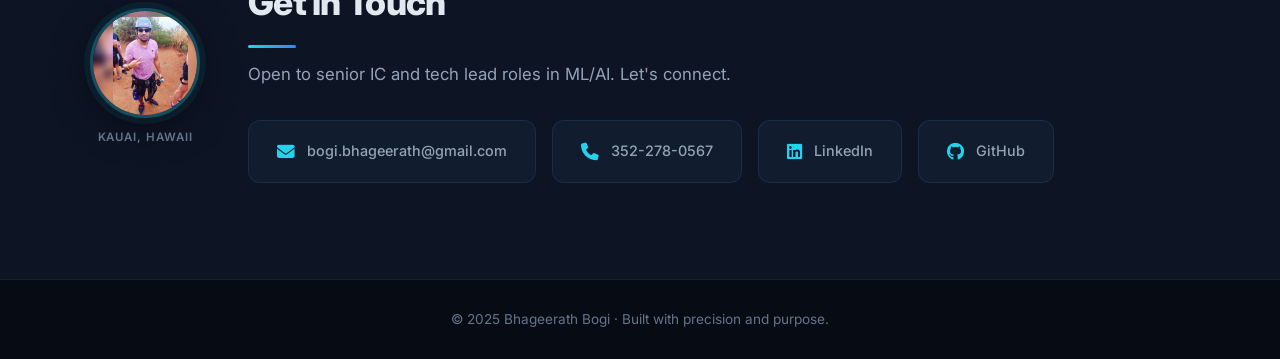
==== commit ca052fe5: "feat: add Research page, company/university logos, fix social links - New research.html: patents (US" ====
--- a/index.html
+++ b/index.html
@@ -20,6 +20,7 @@
         <li><a href="#experience">Experience</a></li>
         <li><a href="#skills">Skills</a></li>
         <li><a href="#education">Education</a></li>
+        <li><a href="research.html">Research</a></li>
         <li><a href="case-studies.html">Case Studies</a></li>
         <li><a href="#contact" class="nav-cta">Contact</a></li>
       </ul>
@@ -51,8 +52,8 @@
         </a>
       </div>
       <div class="hero-links reveal">
-        <a href="https://linkedin.com" target="_blank" rel="noopener"><i class="fab fa-linkedin"></i> LinkedIn</a>
-        <a href="https://github.com" target="_blank" rel="noopener"><i class="fab fa-github"></i> GitHub</a>
+        <a href="https://www.linkedin.com/in/bhageerathbogi/" target="_blank" rel="noopener"><i class="fab fa-linkedin"></i> LinkedIn</a>
+        <a href="https://github.com/bhageerath17" target="_blank" rel="noopener"><i class="fab fa-github"></i> GitHub</a>
         <a href="tel:3522780567"><i class="fas fa-phone"></i> 352-278-0567</a>
       </div>
     </div>
@@ -166,8 +167,13 @@
           <div class="timeline-card">
             <div class="timeline-header">
               <div class="timeline-company">
-                <span class="company-name">Shipt</span>
-                <span class="company-sub">Owned by Target Corporation · Austin, TX</span>
+                <div class="company-logo-wrapper">
+                  <img src="https://logo.clearbit.com/shipt.com" alt="Shipt" class="company-logo" onerror="this.style.display='none'" />
+                  <div>
+                    <span class="company-name">Shipt</span>
+                    <span class="company-sub">Owned by Target Corporation · Austin, TX</span>
+                  </div>
+                </div>
               </div>
               <div class="timeline-period">
                 <span class="period-badge current">Current</span>
@@ -252,8 +258,13 @@
           <div class="timeline-card">
             <div class="timeline-header">
               <div class="timeline-company">
-                <span class="company-name">Ford Motor Company</span>
-                <span class="company-sub">Dearborn, MI</span>
+                <div class="company-logo-wrapper">
+                  <img src="https://logo.clearbit.com/ford.com" alt="Ford" class="company-logo" onerror="this.style.display='none'" />
+                  <div>
+                    <span class="company-name">Ford Motor Company</span>
+                    <span class="company-sub">Dearborn, MI</span>
+                  </div>
+                </div>
               </div>
               <div class="timeline-period">
                 <span class="period-dates">Feb 2016 – Jun 2021</span>
@@ -315,8 +326,13 @@
           <div class="timeline-card">
             <div class="timeline-header">
               <div class="timeline-company">
-                <span class="company-name">Altair Product Design Inc.</span>
-                <span class="company-sub">Client: Ford Motor Company</span>
+                <div class="company-logo-wrapper">
+                  <img src="https://logo.clearbit.com/altair.com" alt="Altair" class="company-logo" onerror="this.style.display='none'" />
+                  <div>
+                    <span class="company-name">Altair Product Design Inc.</span>
+                    <span class="company-sub">Client: Ford Motor Company</span>
+                  </div>
+                </div>
               </div>
               <div class="timeline-period">
                 <span class="period-dates">Dec 2013 – Jan 2016</span>
@@ -351,8 +367,13 @@
           <div class="timeline-card">
             <div class="timeline-header">
               <div class="timeline-company">
-                <span class="company-name">Amerit Consulting Inc.</span>
-                <span class="company-sub">Client: Caterpillar Inc.</span>
+                <div class="company-logo-wrapper">
+                  <img src="https://logo.clearbit.com/ameritconsulting.com" alt="Amerit Consulting" class="company-logo" onerror="this.style.display='none'" />
+                  <div>
+                    <span class="company-name">Amerit Consulting Inc.</span>
+                    <span class="company-sub">Client: Caterpillar Inc.</span>
+                  </div>
+                </div>
               </div>
               <div class="timeline-period">
                 <span class="period-dates">Jul 2011 – Dec 2013</span>
@@ -464,9 +485,14 @@
         <div class="edu-item reveal">
           <div class="edu-dot"><i class="fas fa-graduation-cap"></i></div>
           <div class="edu-card">
-            <div class="edu-period">2018 – 2019</div>
-            <div class="edu-degree">M.S. in Data Science</div>
-            <div class="edu-school">Georgia Institute of Technology · Atlanta, GA</div>
+            <div class="edu-header">
+              <img src="https://logo.clearbit.com/gatech.edu" alt="Georgia Tech" class="university-logo" onerror="this.style.display='none'" />
+              <div class="edu-header-text">
+                <div class="edu-period">2018 – 2019</div>
+                <div class="edu-degree">M.S. in Data Science</div>
+                <div class="edu-school">Georgia Institute of Technology · Atlanta, GA</div>
+              </div>
+            </div>
             <div class="edu-gpa"><i class="fas fa-star"></i> GPA: 3.91 / 4.00</div>
             <p class="edu-detail">Emphasis: Machine Learning, Statistical Modeling, Analytics, Data Visualization.<br/>
             Sponsored by Ford Motor Company.</p>
@@ -474,21 +500,46 @@
         </div>
 
         <div class="edu-item reveal">
-          <div class="edu-dot"><i class="fas fa-graduation-cap"></i></div>
+          <div class="edu-dot"><i class="fas fa-certificate"></i></div>
           <div class="edu-card">
-            <div class="edu-period">2009 – 2011</div>
-            <div class="edu-degree">M.S. in Thermal Sciences &amp; Numerical Methods</div>
-            <div class="edu-school">University of Florida · Gainesville, FL</div>
-            <div class="edu-gpa"><i class="fas fa-star"></i> GPA: 4.00 / 4.00 — Perfect Score</div>
+            <div class="edu-header">
+              <img src="https://logo.clearbit.com/hbs.edu" alt="Harvard Business School" class="university-logo" onerror="this.style.display='none'" />
+              <div class="edu-header-text">
+                <div class="edu-period">2016</div>
+                <div class="edu-degree">CORe — Credential of Readiness</div>
+                <div class="edu-school">Harvard Business School Online · Cambridge, MA</div>
+              </div>
+            </div>
+            <p class="edu-detail">Business analytics, economics for managers, and financial accounting fundamentals.</p>
           </div>
         </div>
 
         <div class="edu-item reveal">
           <div class="edu-dot"><i class="fas fa-graduation-cap"></i></div>
           <div class="edu-card">
-            <div class="edu-period">2005 – 2009</div>
-            <div class="edu-degree">B.E. in Engineering</div>
-            <div class="edu-school">National Institute of Technology (NIT) · Warangal, India</div>
+            <div class="edu-header">
+              <img src="https://logo.clearbit.com/ufl.edu" alt="University of Florida" class="university-logo" onerror="this.style.display='none'" />
+              <div class="edu-header-text">
+                <div class="edu-period">2009 – 2011</div>
+                <div class="edu-degree">M.S. in Thermal Sciences &amp; Numerical Methods</div>
+                <div class="edu-school">University of Florida · Gainesville, FL</div>
+              </div>
+            </div>
+            <div class="edu-gpa"><i class="fas fa-star"></i> GPA: 4.00 / 4.00 — Perfect Score</div>
+          </div>
+        </div>
+
+        <div class="edu-item reveal">
+          <div class="edu-dot"><i class="fas fa-graduation-cap"></i></div>
+          <div class="edu-card">
+            <div class="edu-header">
+              <img src="https://logo.clearbit.com/nitw.ac.in" alt="NIT Warangal" class="university-logo" onerror="this.style.display='none'" />
+              <div class="edu-header-text">
+                <div class="edu-period">2005 – 2009</div>
+                <div class="edu-degree">B.E. in Mechanical Engineering</div>
+                <div class="edu-school">National Institute of Technology (NIT) · Warangal, India</div>
+              </div>
+            </div>
             <div class="edu-gpa"><i class="fas fa-star"></i> GPA: 8.70 / 10.00</div>
           </div>
         </div>
@@ -517,11 +568,11 @@
               <i class="fas fa-phone"></i>
               <span>352-278-0567</span>
             </a>
-            <a href="https://linkedin.com" target="_blank" rel="noopener" class="contact-card">
+            <a href="https://www.linkedin.com/in/bhageerathbogi/" target="_blank" rel="noopener" class="contact-card">
               <i class="fab fa-linkedin"></i>
               <span>LinkedIn</span>
             </a>
-            <a href="https://github.com" target="_blank" rel="noopener" class="contact-card">
+            <a href="https://github.com/bhageerath17" target="_blank" rel="noopener" class="contact-card">
               <i class="fab fa-github"></i>
               <span>GitHub</span>
             </a>
--- a/style.css
+++ b/style.css
@@ -763,6 +763,223 @@
 .skills-grid .reveal:nth-child(6) { transition-delay: 0.40s; }
 
 /* ============================================================
+   COMPANY & UNIVERSITY LOGOS
+   ============================================================ */
+.company-logo-wrapper {
+  display: flex;
+  align-items: center;
+  gap: 14px;
+}
+.company-logo {
+  width: 44px;
+  height: 44px;
+  border-radius: 10px;
+  object-fit: contain;
+  background: rgba(255,255,255,0.96);
+  padding: 6px;
+  flex-shrink: 0;
+  border: 1px solid rgba(255,255,255,0.12);
+  box-shadow: 0 2px 10px rgba(0,0,0,0.35);
+}
+
+.edu-header {
+  display: flex;
+  align-items: center;
+  gap: 16px;
+  margin-bottom: 14px;
+}
+.university-logo {
+  width: 56px;
+  height: 56px;
+  border-radius: 10px;
+  object-fit: contain;
+  background: rgba(255,255,255,0.96);
+  padding: 5px;
+  flex-shrink: 0;
+  border: 1px solid rgba(255,255,255,0.12);
+  box-shadow: 0 2px 10px rgba(0,0,0,0.35);
+}
+.edu-header-text { flex: 1; }
+
+/* ============================================================
+   RESEARCH PAGE
+   ============================================================ */
+.research-page-section { padding: 40px 24px 80px; }
+
+.research-group { margin-bottom: 56px; }
+
+.research-section-label {
+  display: flex;
+  align-items: center;
+  gap: 12px;
+  margin-bottom: 28px;
+}
+.research-section-label h3 {
+  font-size: 1.1rem;
+  font-weight: 700;
+  color: #fff;
+  letter-spacing: -0.01em;
+  white-space: nowrap;
+}
+.research-section-label .count-badge {
+  font-size: 0.72rem; font-weight: 700;
+  padding: 2px 9px; border-radius: 99px;
+  background: rgba(255,255,255,0.06); color: var(--muted);
+  border: 1px solid rgba(255,255,255,0.1);
+}
+.research-section-label::after {
+  content: '';
+  flex: 1; height: 1px;
+  background: linear-gradient(to right, rgba(99,155,255,0.2), transparent);
+}
+
+.research-grid {
+  display: flex;
+  flex-direction: column;
+  gap: 20px;
+  max-width: 900px;
+}
+
+.research-card {
+  background: var(--card);
+  border: 1px solid var(--border);
+  border-radius: var(--radius-lg);
+  padding: 28px 32px;
+  position: relative;
+  overflow: hidden;
+  transition: border-color 0.3s, box-shadow 0.3s;
+}
+.research-card::before {
+  content: '';
+  position: absolute; top: 0; left: 0; right: 0; height: 3px;
+}
+.research-card.patent::before {
+  background: linear-gradient(to right, var(--purple), #c084fc);
+}
+.research-card.publication::before {
+  background: linear-gradient(to right, var(--cyan), var(--blue));
+}
+.research-card:hover {
+  border-color: rgba(99,155,255,0.25);
+  box-shadow: 0 8px 40px rgba(0,0,0,0.4);
+}
+
+.research-card-meta {
+  display: flex;
+  align-items: center;
+  gap: 8px;
+  flex-wrap: wrap;
+  margin-bottom: 12px;
+}
+.research-type-badge {
+  display: inline-flex; align-items: center; gap: 5px;
+  font-size: 0.68rem; font-weight: 700; letter-spacing: 0.07em; text-transform: uppercase;
+  padding: 3px 10px; border-radius: 99px;
+}
+.research-type-badge.patent {
+  color: var(--purple); background: rgba(167,139,250,0.1); border: 1px solid rgba(167,139,250,0.25);
+}
+.research-type-badge.publication {
+  color: var(--cyan); background: rgba(34,211,238,0.1); border: 1px solid rgba(34,211,238,0.25);
+}
+.research-year-badge {
+  font-size: 0.7rem; font-weight: 600; font-family: var(--mono);
+  color: var(--muted); background: rgba(255,255,255,0.04);
+  border: 1px solid rgba(255,255,255,0.08);
+  padding: 2px 8px; border-radius: 5px;
+}
+.research-journal-badge {
+  font-size: 0.69rem; font-weight: 600;
+  color: var(--orange); background: rgba(251,146,60,0.1);
+  border: 1px solid rgba(251,146,60,0.2);
+  padding: 2px 8px; border-radius: 5px;
+}
+.research-patent-num {
+  font-size: 0.7rem; font-weight: 600; font-family: var(--mono);
+  color: var(--purple); background: rgba(167,139,250,0.08);
+  border: 1px solid rgba(167,139,250,0.2);
+  padding: 2px 8px; border-radius: 5px;
+}
+
+.research-card-title {
+  font-size: 1.05rem; font-weight: 700; color: #fff;
+  line-height: 1.45; margin-bottom: 8px;
+}
+.research-card-authors {
+  font-size: 0.8rem; color: var(--muted); margin-bottom: 14px;
+  font-style: italic; line-height: 1.5;
+}
+.research-card-authors strong { color: var(--subtle); font-style: normal; font-weight: 700; }
+
+.research-abstract-label {
+  font-size: 0.68rem; font-weight: 700; letter-spacing: 0.08em; text-transform: uppercase;
+  color: var(--muted); margin-bottom: 7px;
+}
+.research-abstract {
+  font-size: 0.86rem; color: var(--subtle); line-height: 1.78;
+  border-left: 2px solid rgba(99,155,255,0.2);
+  padding-left: 15px; margin-bottom: 16px;
+}
+.research-card.patent .research-abstract {
+  border-left-color: rgba(167,139,250,0.3);
+}
+
+.research-card-footer {
+  display: flex; align-items: center; gap: 10px;
+  flex-wrap: wrap; padding-top: 14px;
+  border-top: 1px solid var(--border);
+}
+.research-chip {
+  font-size: 0.67rem; font-weight: 600; font-family: var(--mono);
+  padding: 3px 9px; border-radius: 5px;
+  background: rgba(59,130,246,0.1); color: var(--blue); border: 1px solid rgba(59,130,246,0.2);
+}
+.research-chip.purple {
+  background: rgba(167,139,250,0.1); color: var(--purple); border-color: rgba(167,139,250,0.2);
+}
+.research-link {
+  display: inline-flex; align-items: center; gap: 6px;
+  font-size: 0.76rem; font-weight: 600; color: var(--cyan);
+  padding: 5px 14px; border-radius: 7px;
+  background: rgba(34,211,238,0.08); border: 1px solid rgba(34,211,238,0.2);
+  transition: background 0.2s; margin-left: auto;
+}
+.research-link:hover { background: rgba(34,211,238,0.18); color: #fff; }
+.research-link.purple {
+  color: var(--purple);
+  background: rgba(167,139,250,0.08); border-color: rgba(167,139,250,0.2);
+}
+.research-link.purple:hover { background: rgba(167,139,250,0.18); color: #fff; }
+
+.research-award-badge {
+  display: inline-flex; align-items: center; gap: 6px;
+  font-size: 0.7rem; font-weight: 700;
+  color: #f59e0b; background: rgba(245,158,11,0.1);
+  border: 1px solid rgba(245,158,11,0.25);
+  padding: 4px 12px; border-radius: 99px;
+}
+
+.scholar-row {
+  max-width: 900px;
+  display: flex; align-items: center; gap: 16px;
+  margin-bottom: 40px;
+  padding: 16px 20px;
+  background: var(--card); border: 1px solid var(--border);
+  border-radius: var(--radius); flex-wrap: wrap;
+}
+.scholar-row p {
+  font-size: 0.85rem; color: var(--subtle); flex: 1;
+}
+.scholar-row a {
+  display: inline-flex; align-items: center; gap: 8px;
+  font-size: 0.82rem; font-weight: 600; color: var(--blue);
+  padding: 7px 18px; border-radius: 8px;
+  background: rgba(59,130,246,0.08); border: 1px solid rgba(59,130,246,0.2);
+  transition: background 0.2s; flex-shrink: 0;
+}
+.scholar-row a:hover { background: rgba(59,130,246,0.18); color: #fff; }
+
+/* ============================================================
    RESPONSIVE
    ============================================================ */
 @media (max-width: 900px) {
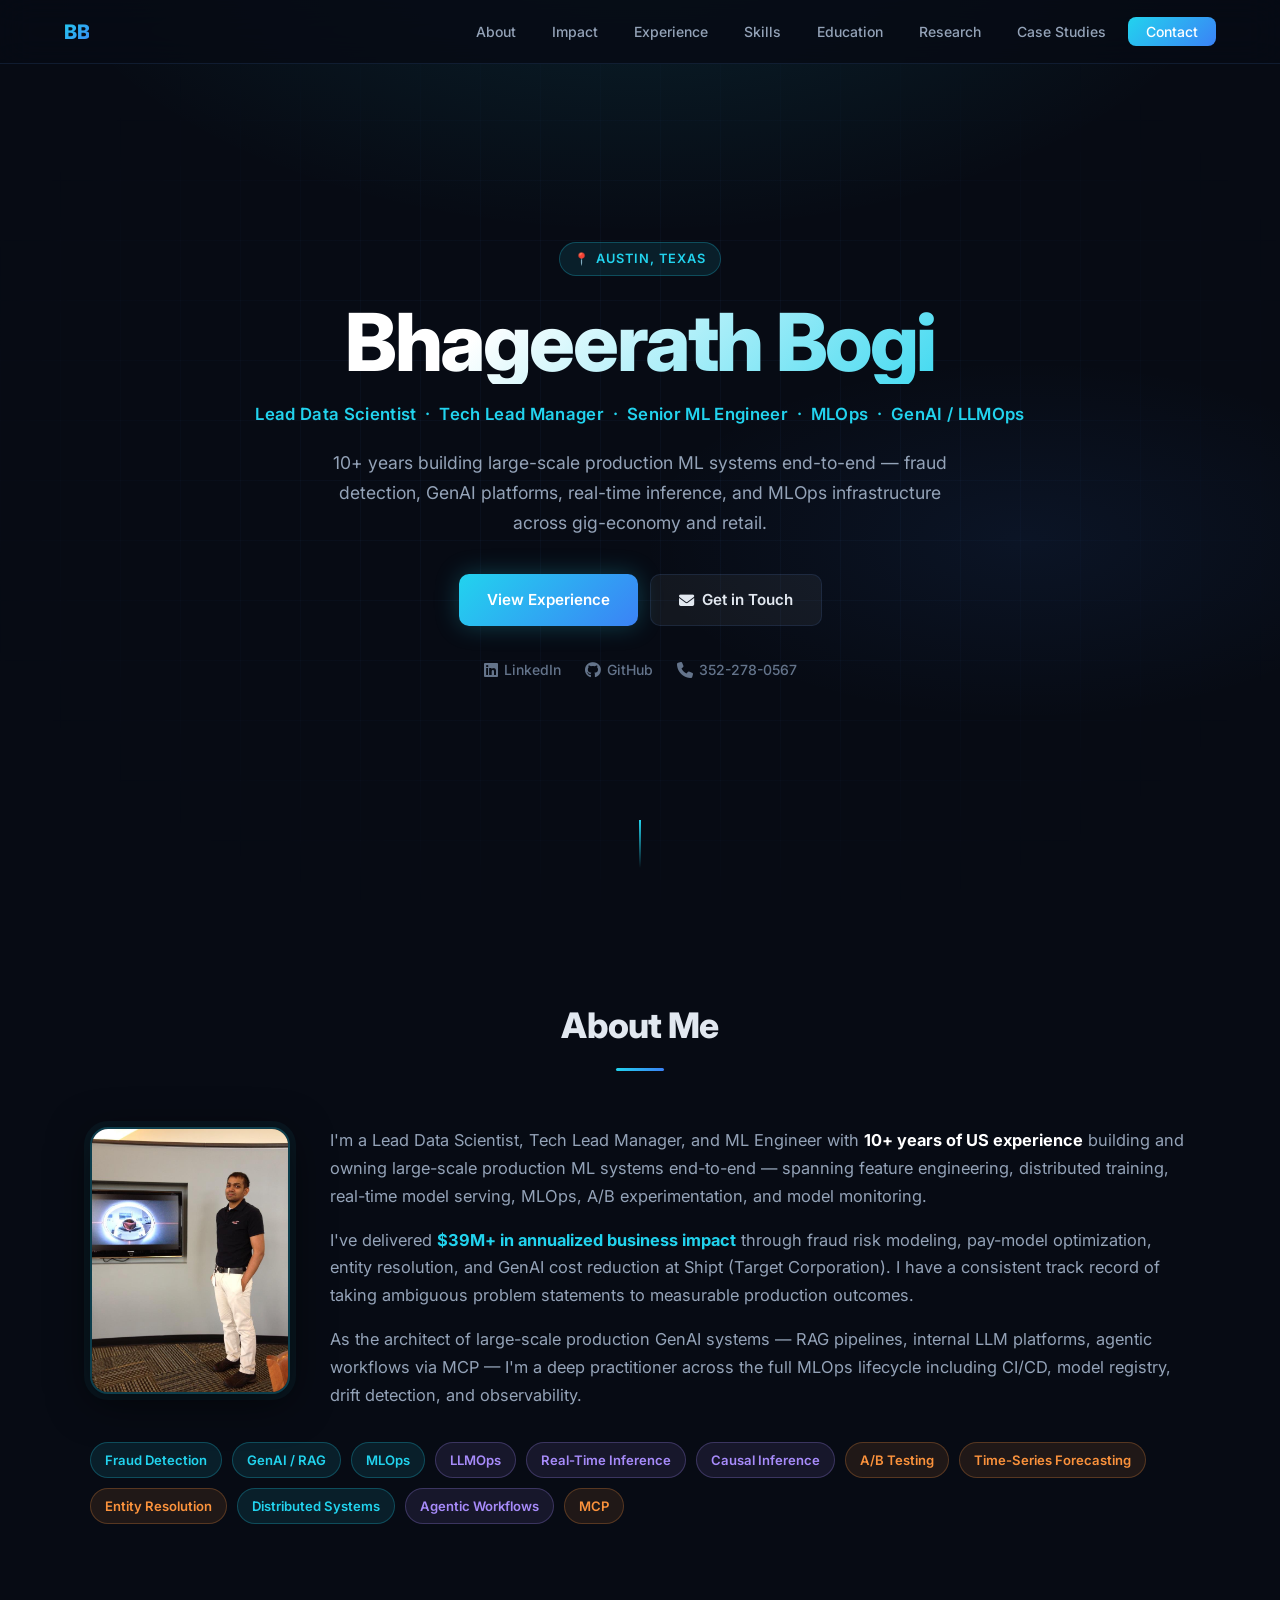
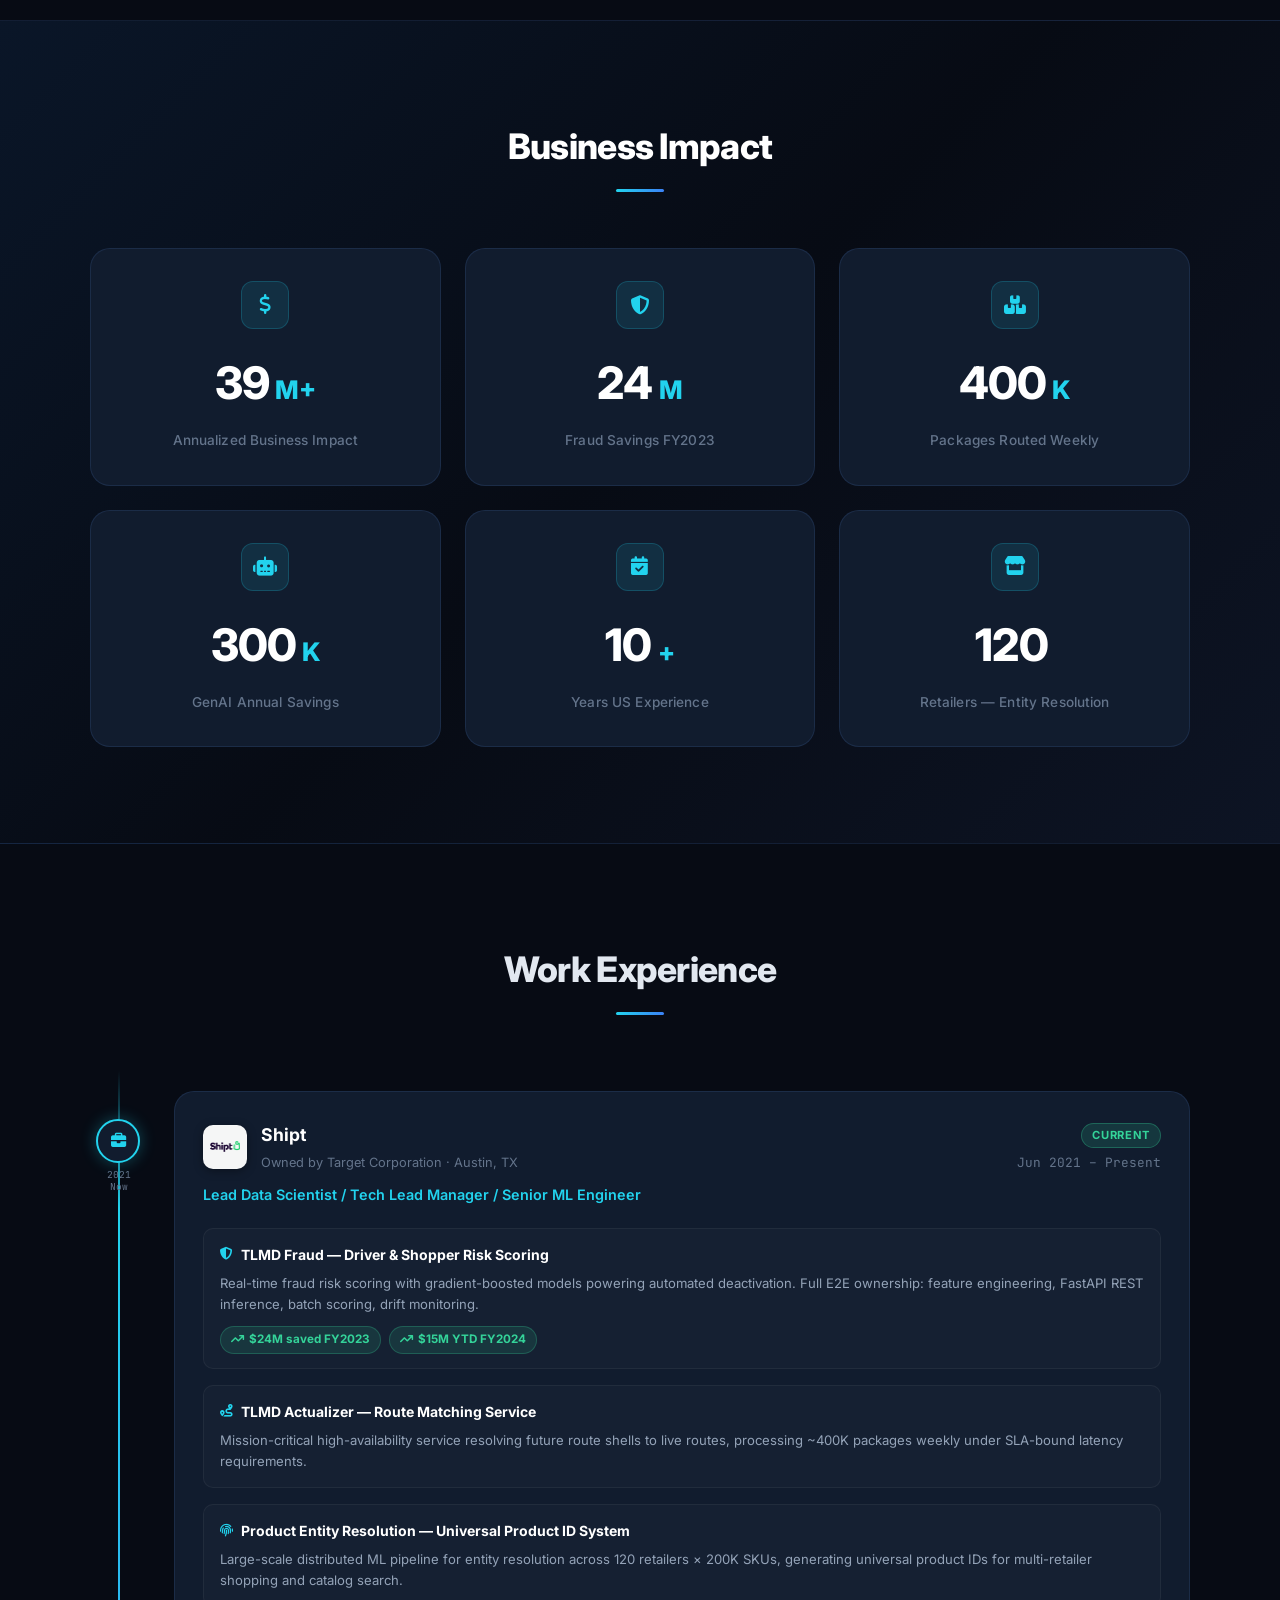
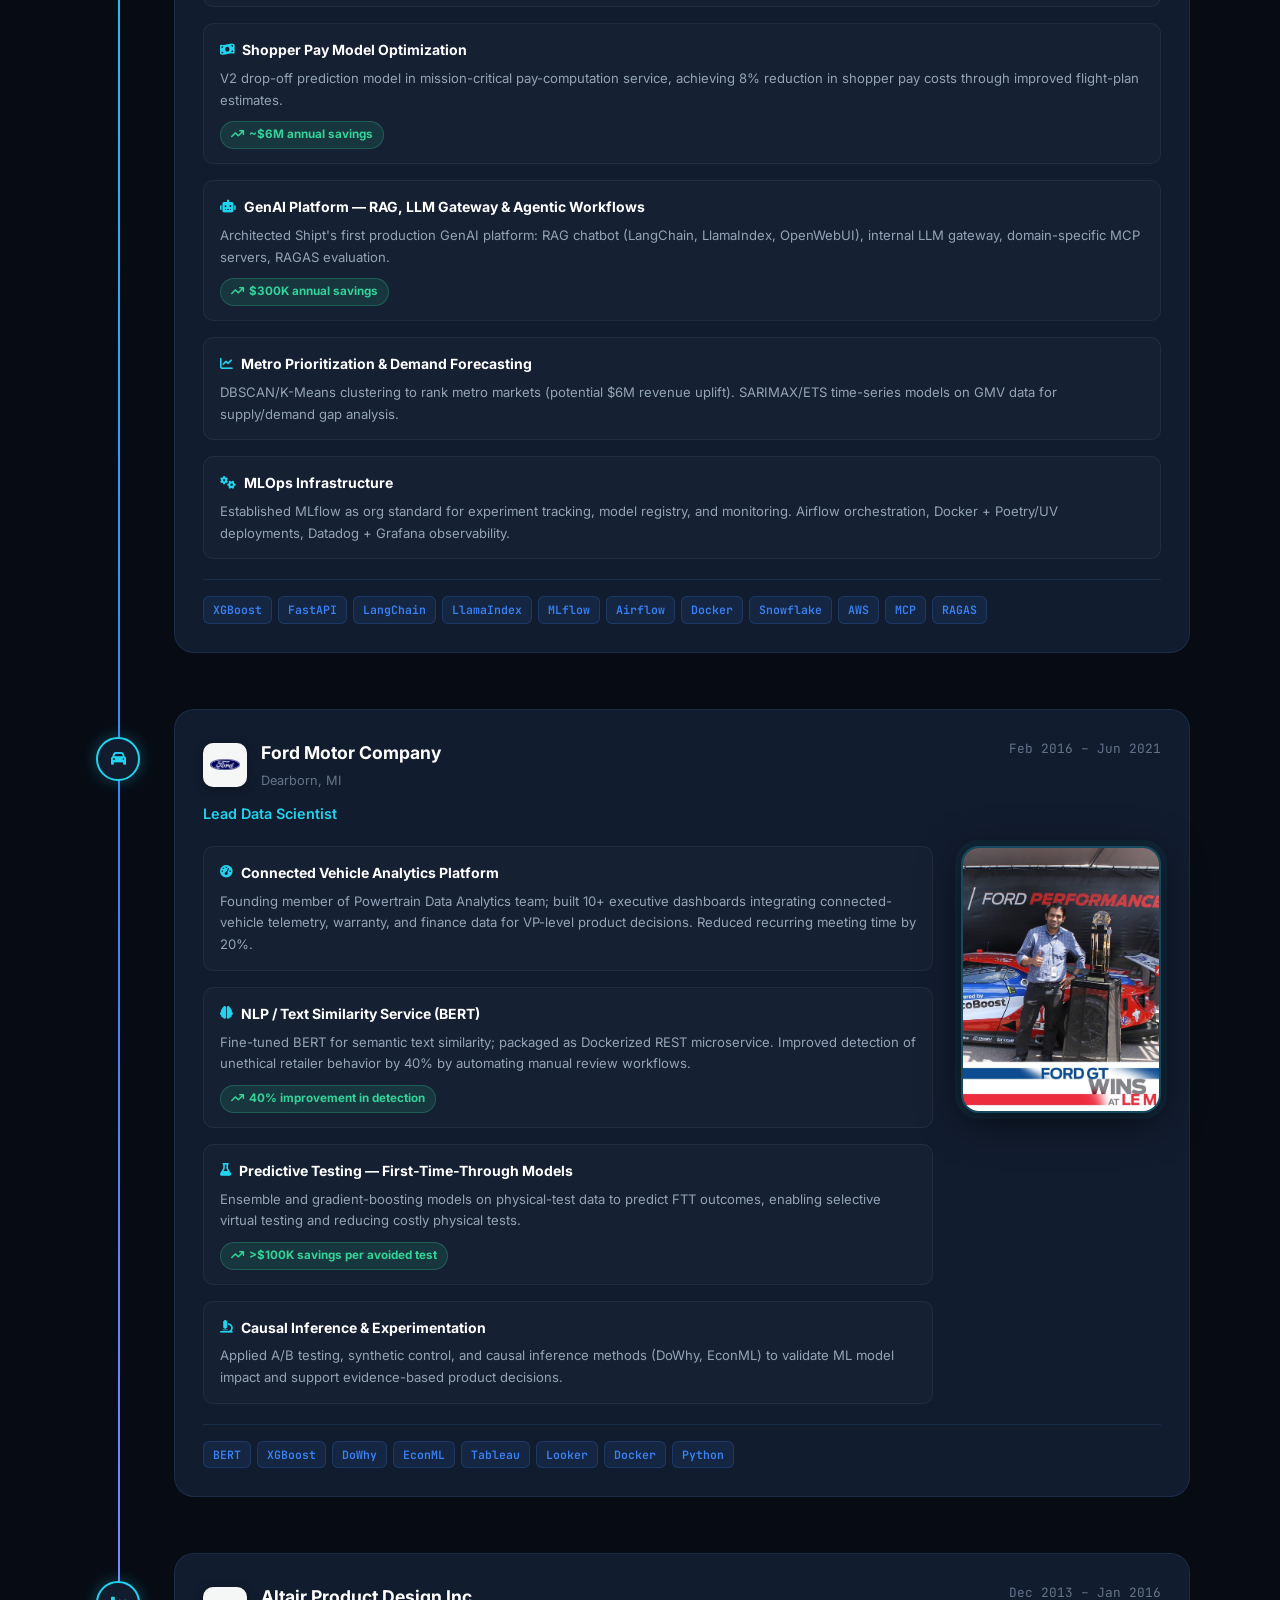
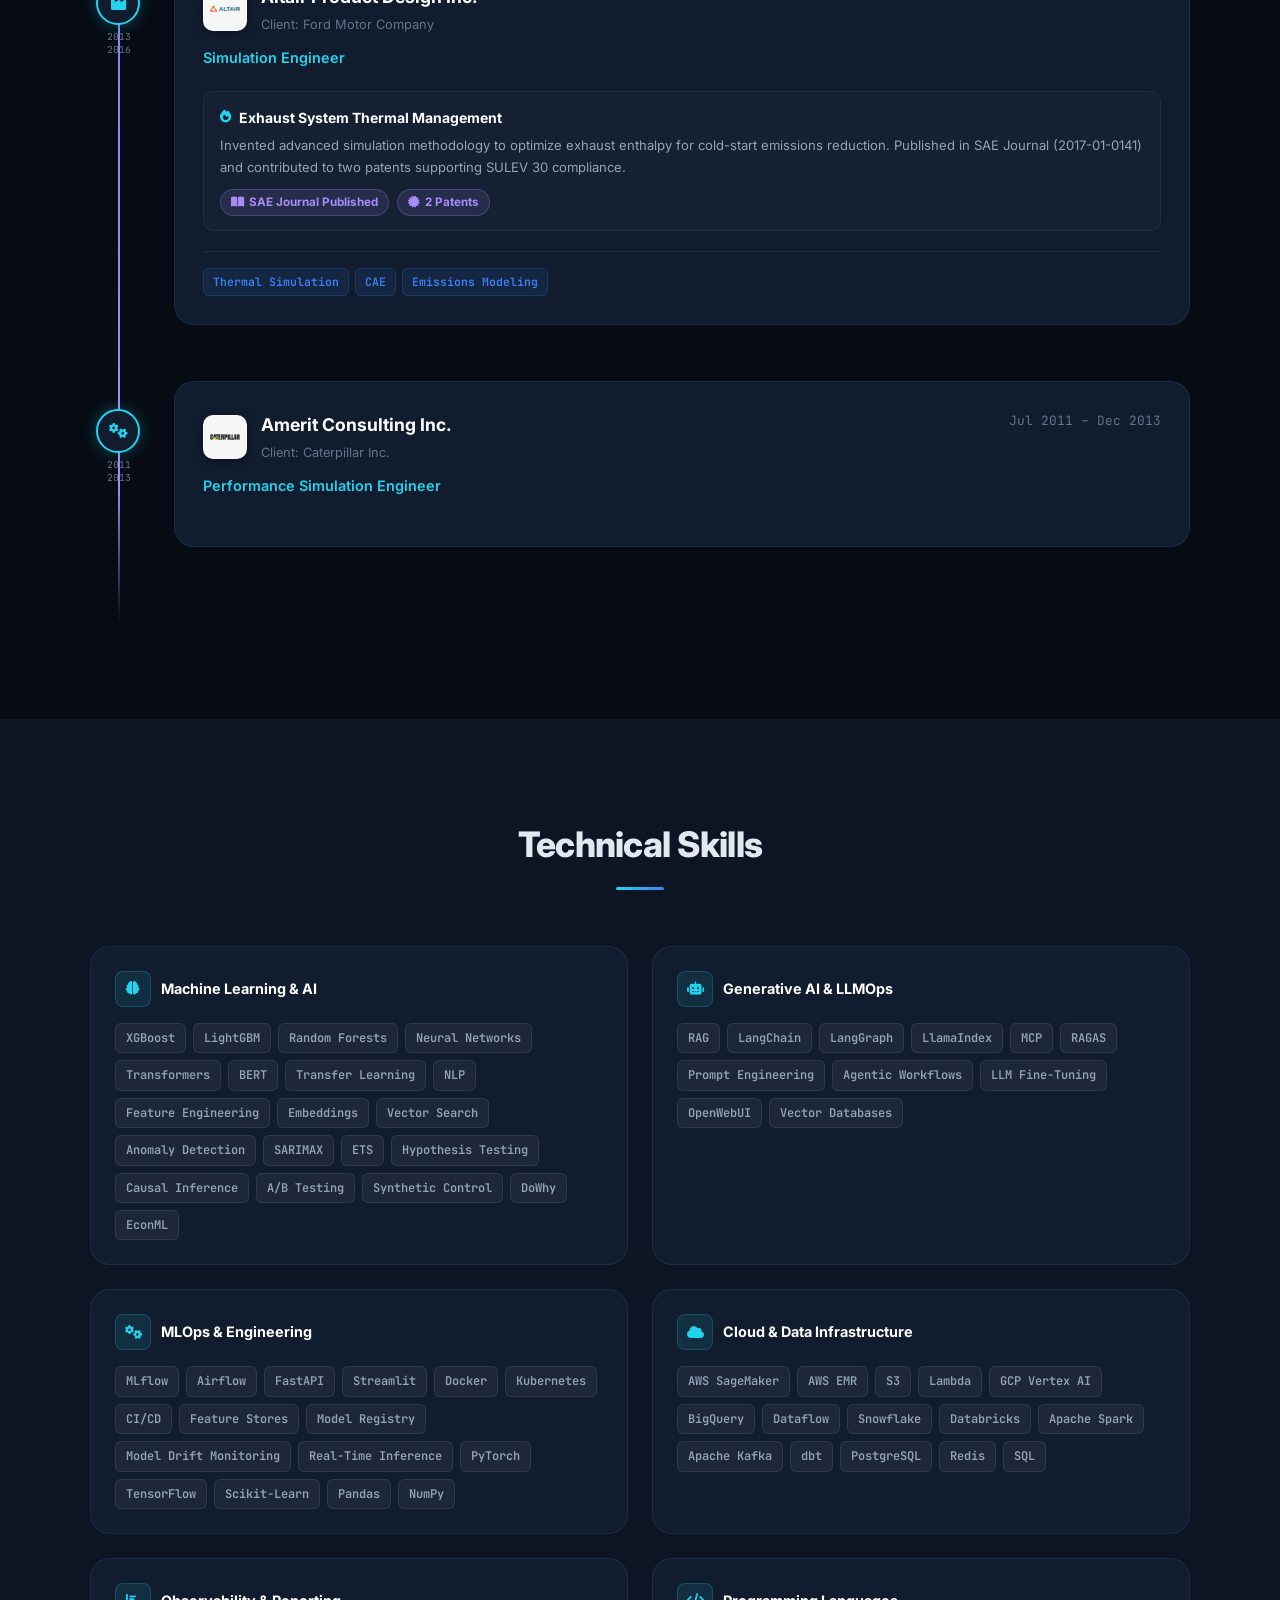
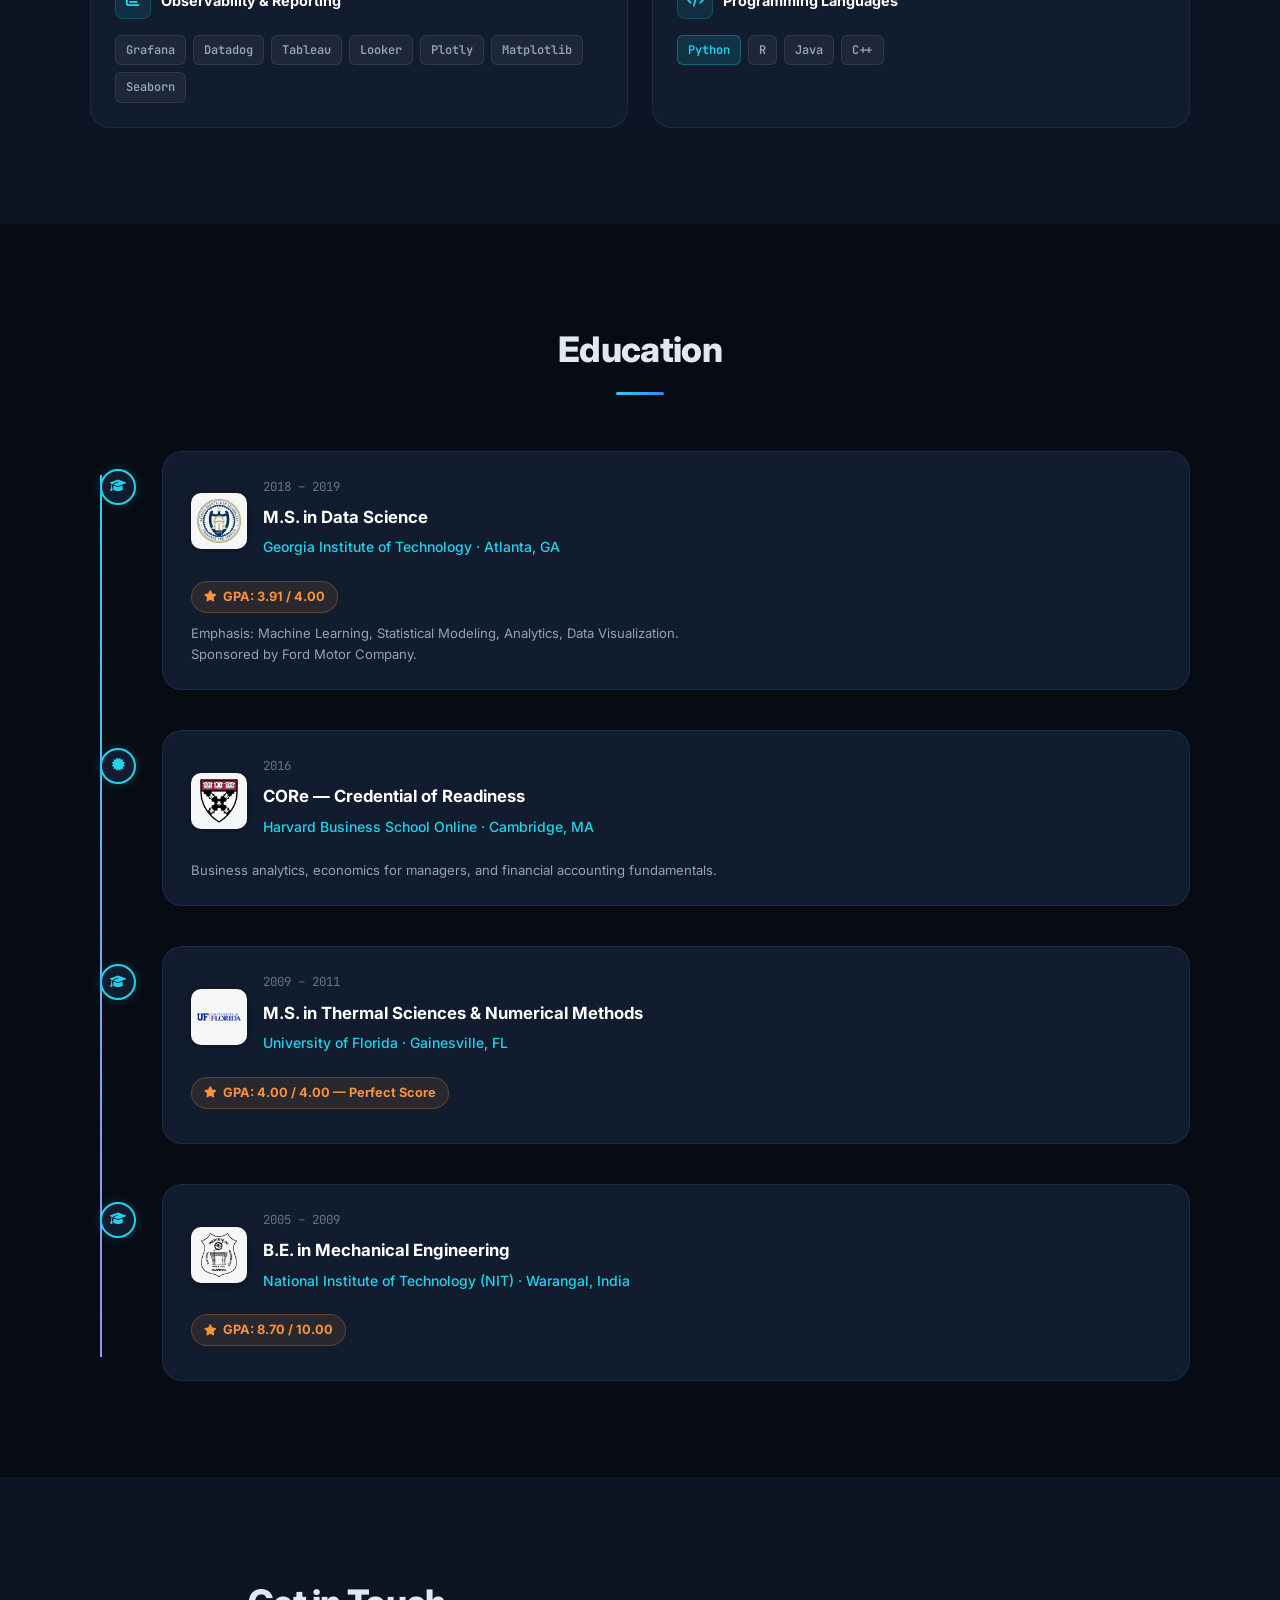
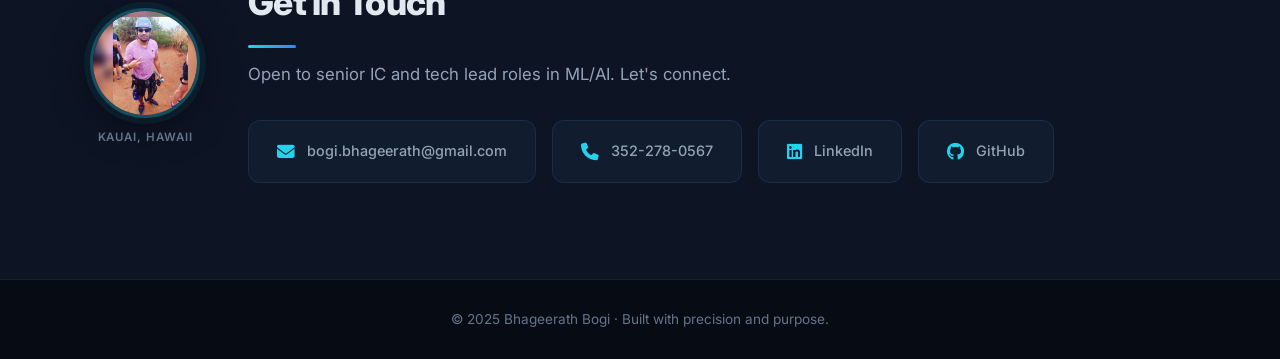
==== commit 8a979489: "fix: local logos + SPX case study click handler - Download all 8 logos locally (images/logos/) — Shi" ====
--- a/index.html
+++ b/index.html
@@ -168,7 +168,7 @@
             <div class="timeline-header">
               <div class="timeline-company">
                 <div class="company-logo-wrapper">
-                  <img src="https://logo.clearbit.com/shipt.com" alt="Shipt" class="company-logo" onerror="this.style.display='none'" />
+                  <img src="images/logos/shipt.png" alt="Shipt" class="company-logo" />
                   <div>
                     <span class="company-name">Shipt</span>
                     <span class="company-sub">Owned by Target Corporation · Austin, TX</span>
@@ -259,7 +259,7 @@
             <div class="timeline-header">
               <div class="timeline-company">
                 <div class="company-logo-wrapper">
-                  <img src="https://logo.clearbit.com/ford.com" alt="Ford" class="company-logo" onerror="this.style.display='none'" />
+                  <img src="images/logos/ford.png" alt="Ford Motor Company" class="company-logo" />
                   <div>
                     <span class="company-name">Ford Motor Company</span>
                     <span class="company-sub">Dearborn, MI</span>
@@ -327,7 +327,7 @@
             <div class="timeline-header">
               <div class="timeline-company">
                 <div class="company-logo-wrapper">
-                  <img src="https://logo.clearbit.com/altair.com" alt="Altair" class="company-logo" onerror="this.style.display='none'" />
+                  <img src="images/logos/altair.png" alt="Altair" class="company-logo" />
                   <div>
                     <span class="company-name">Altair Product Design Inc.</span>
                     <span class="company-sub">Client: Ford Motor Company</span>
@@ -368,7 +368,7 @@
             <div class="timeline-header">
               <div class="timeline-company">
                 <div class="company-logo-wrapper">
-                  <img src="https://logo.clearbit.com/ameritconsulting.com" alt="Amerit Consulting" class="company-logo" onerror="this.style.display='none'" />
+                  <img src="images/logos/caterpillar.png" alt="Caterpillar / Amerit" class="company-logo" />
                   <div>
                     <span class="company-name">Amerit Consulting Inc.</span>
                     <span class="company-sub">Client: Caterpillar Inc.</span>
@@ -486,7 +486,7 @@
           <div class="edu-dot"><i class="fas fa-graduation-cap"></i></div>
           <div class="edu-card">
             <div class="edu-header">
-              <img src="https://logo.clearbit.com/gatech.edu" alt="Georgia Tech" class="university-logo" onerror="this.style.display='none'" />
+              <img src="images/logos/gatech.png" alt="Georgia Tech" class="university-logo" />
               <div class="edu-header-text">
                 <div class="edu-period">2018 – 2019</div>
                 <div class="edu-degree">M.S. in Data Science</div>
@@ -503,7 +503,7 @@
           <div class="edu-dot"><i class="fas fa-certificate"></i></div>
           <div class="edu-card">
             <div class="edu-header">
-              <img src="https://logo.clearbit.com/hbs.edu" alt="Harvard Business School" class="university-logo" onerror="this.style.display='none'" />
+              <img src="images/logos/hbs.png" alt="Harvard Business School" class="university-logo" />
               <div class="edu-header-text">
                 <div class="edu-period">2016</div>
                 <div class="edu-degree">CORe — Credential of Readiness</div>
@@ -518,7 +518,7 @@
           <div class="edu-dot"><i class="fas fa-graduation-cap"></i></div>
           <div class="edu-card">
             <div class="edu-header">
-              <img src="https://logo.clearbit.com/ufl.edu" alt="University of Florida" class="university-logo" onerror="this.style.display='none'" />
+              <img src="images/logos/ufl.png" alt="University of Florida" class="university-logo" />
               <div class="edu-header-text">
                 <div class="edu-period">2009 – 2011</div>
                 <div class="edu-degree">M.S. in Thermal Sciences &amp; Numerical Methods</div>
@@ -533,7 +533,7 @@
           <div class="edu-dot"><i class="fas fa-graduation-cap"></i></div>
           <div class="edu-card">
             <div class="edu-header">
-              <img src="https://logo.clearbit.com/nitw.ac.in" alt="NIT Warangal" class="university-logo" onerror="this.style.display='none'" />
+              <img src="images/logos/nitw.png" alt="NIT Warangal" class="university-logo" />
               <div class="edu-header-text">
                 <div class="edu-period">2005 – 2009</div>
                 <div class="edu-degree">B.E. in Mechanical Engineering</div>
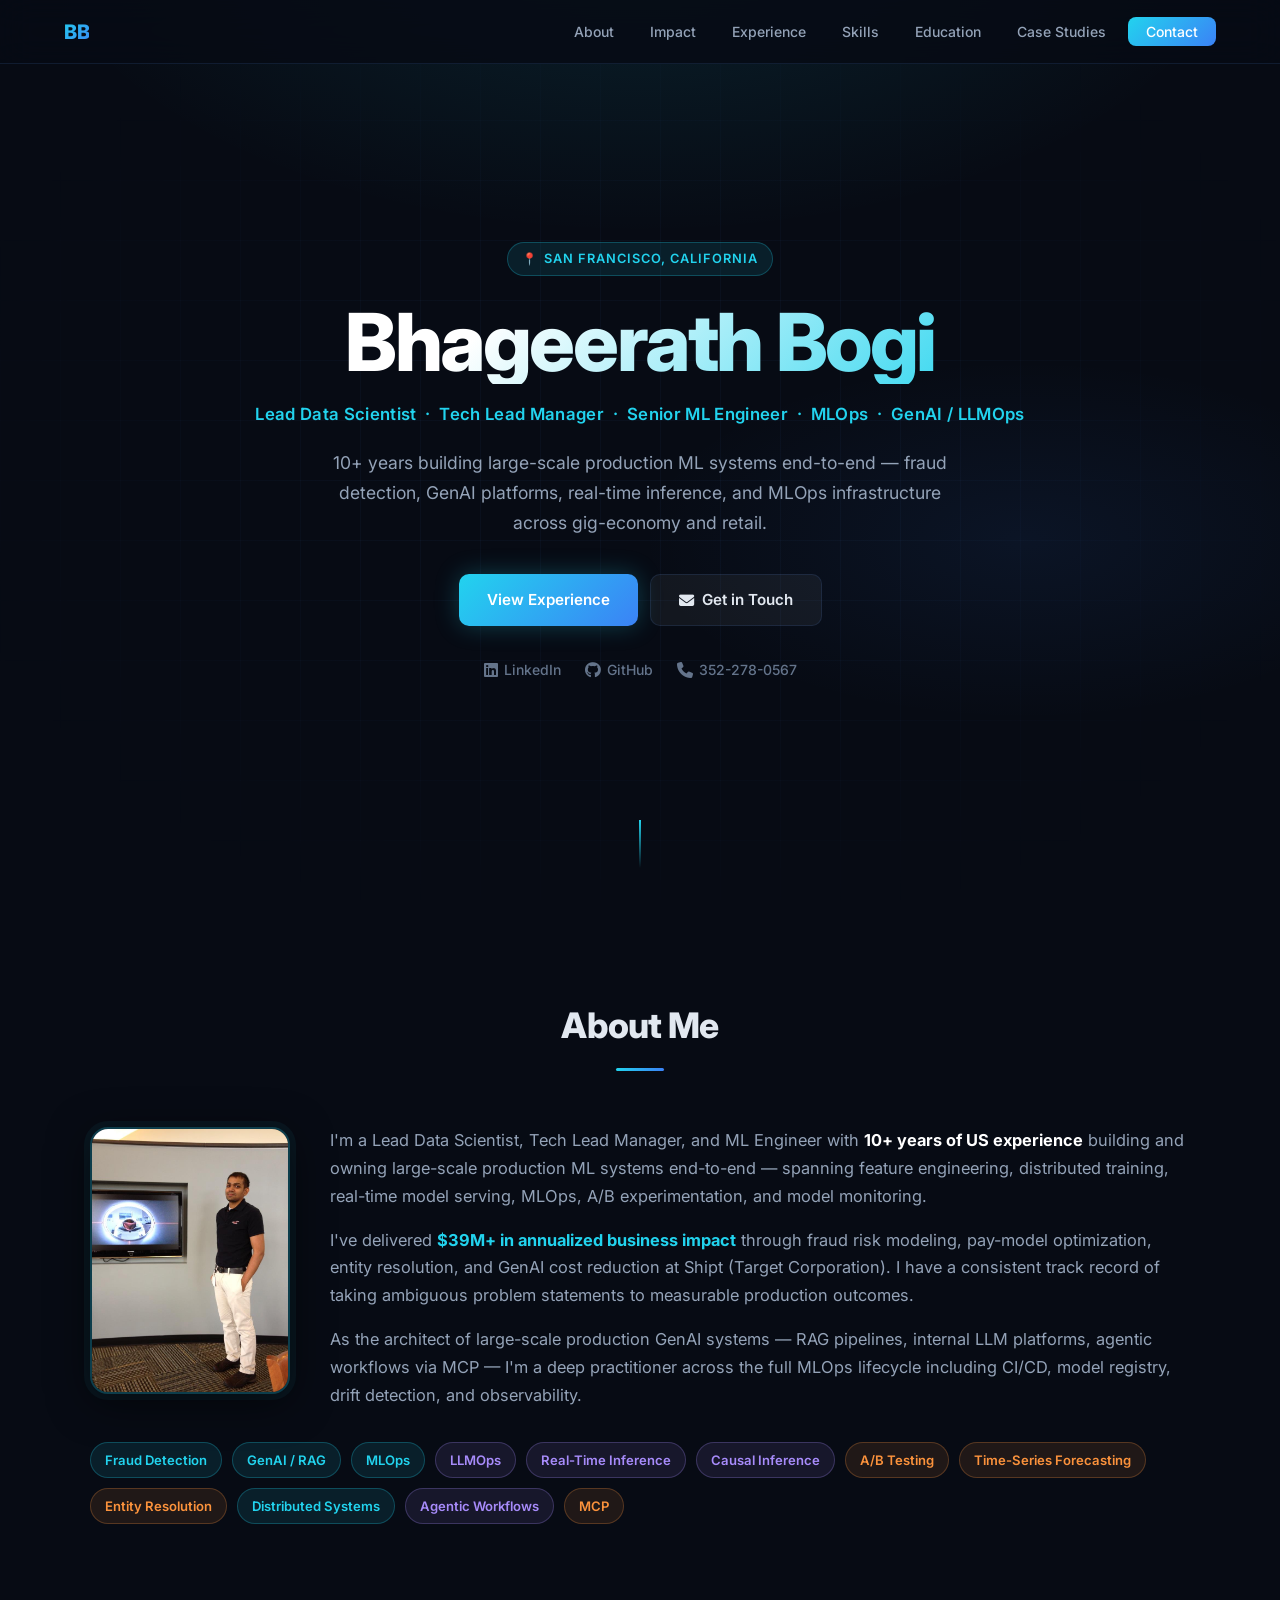
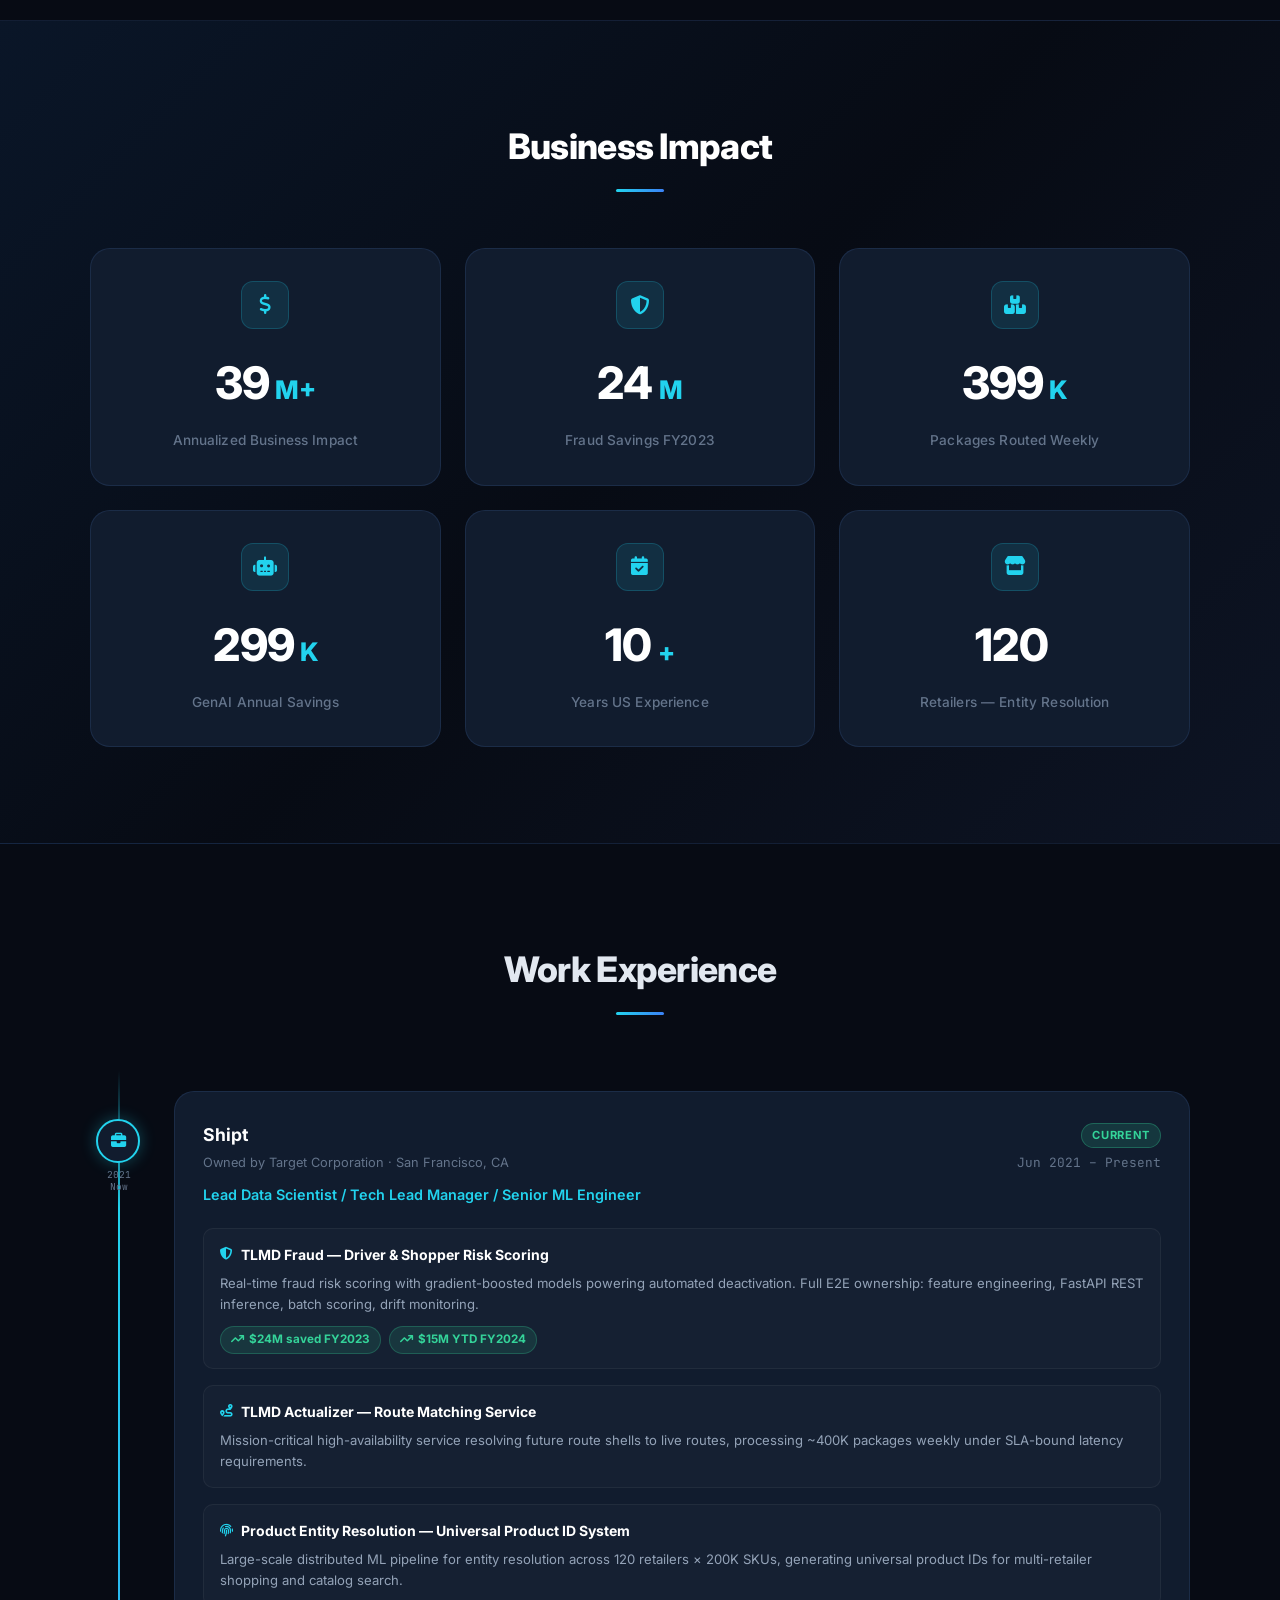
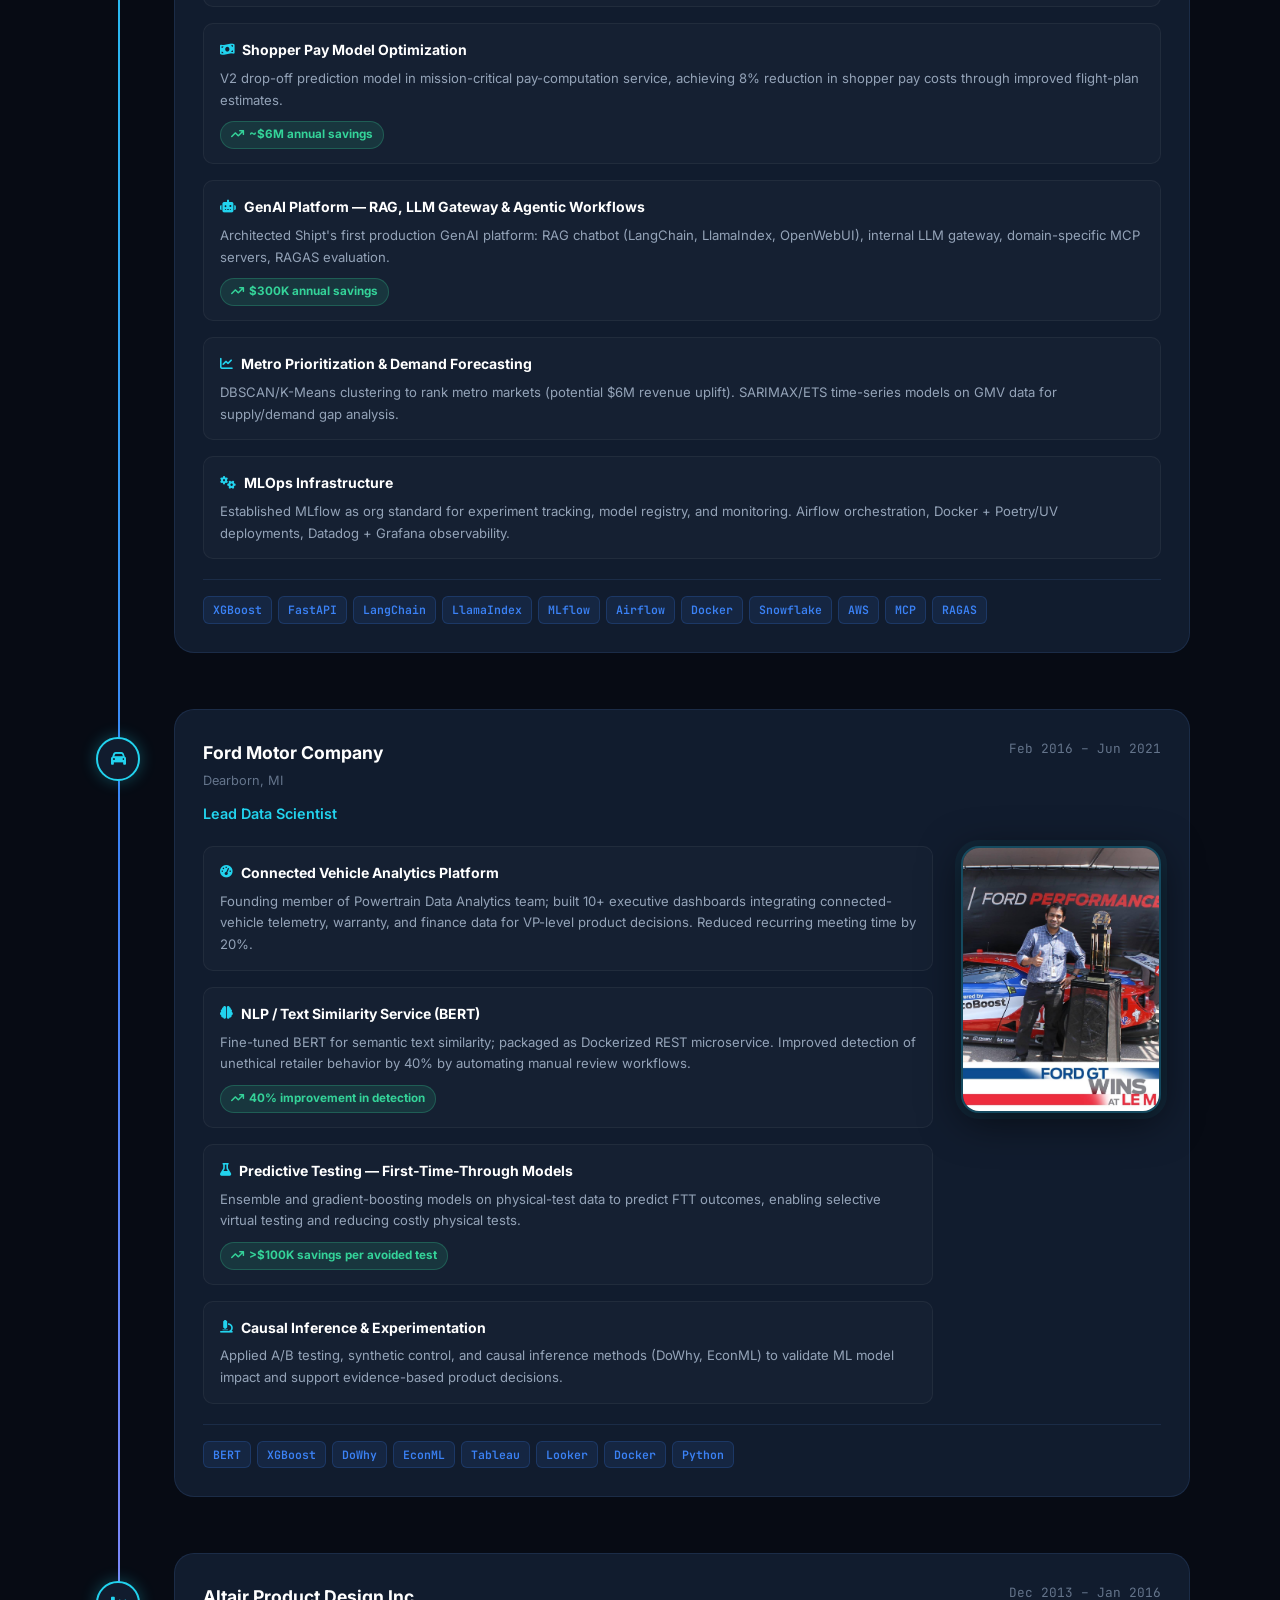
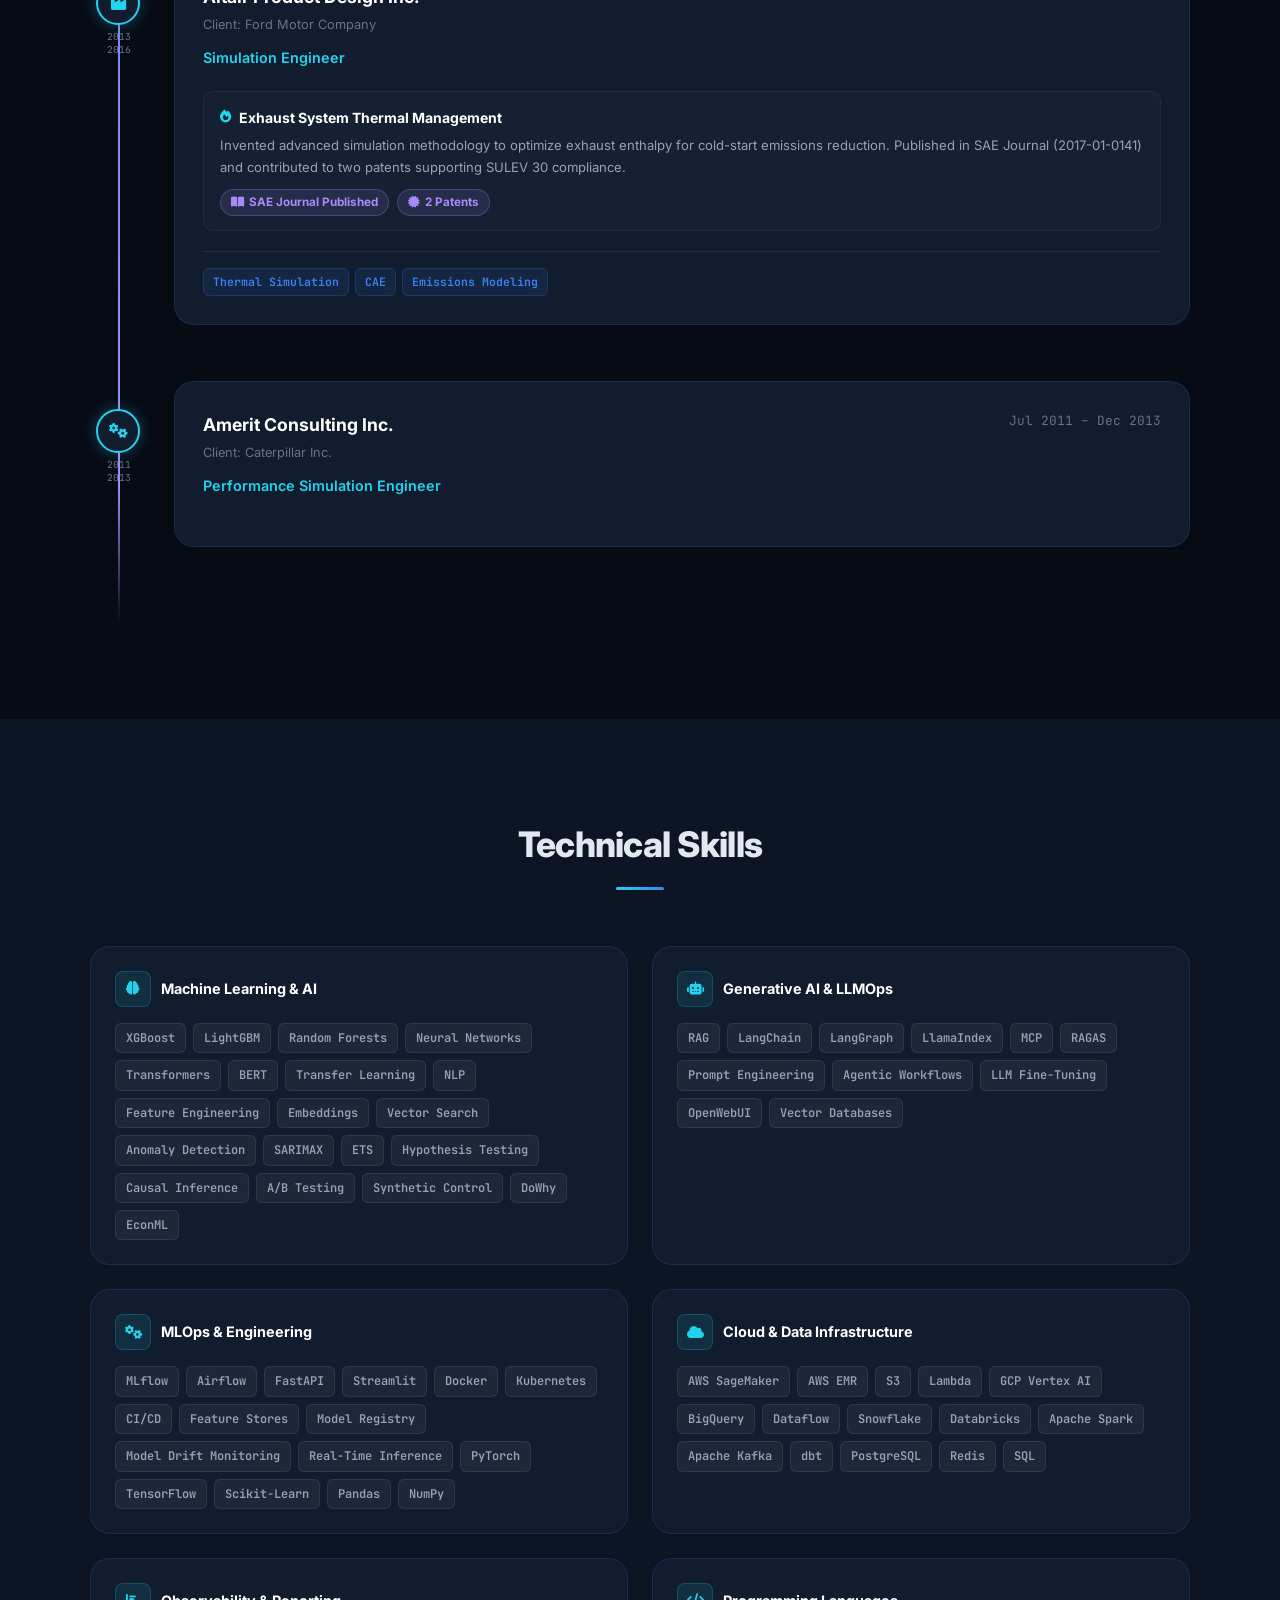
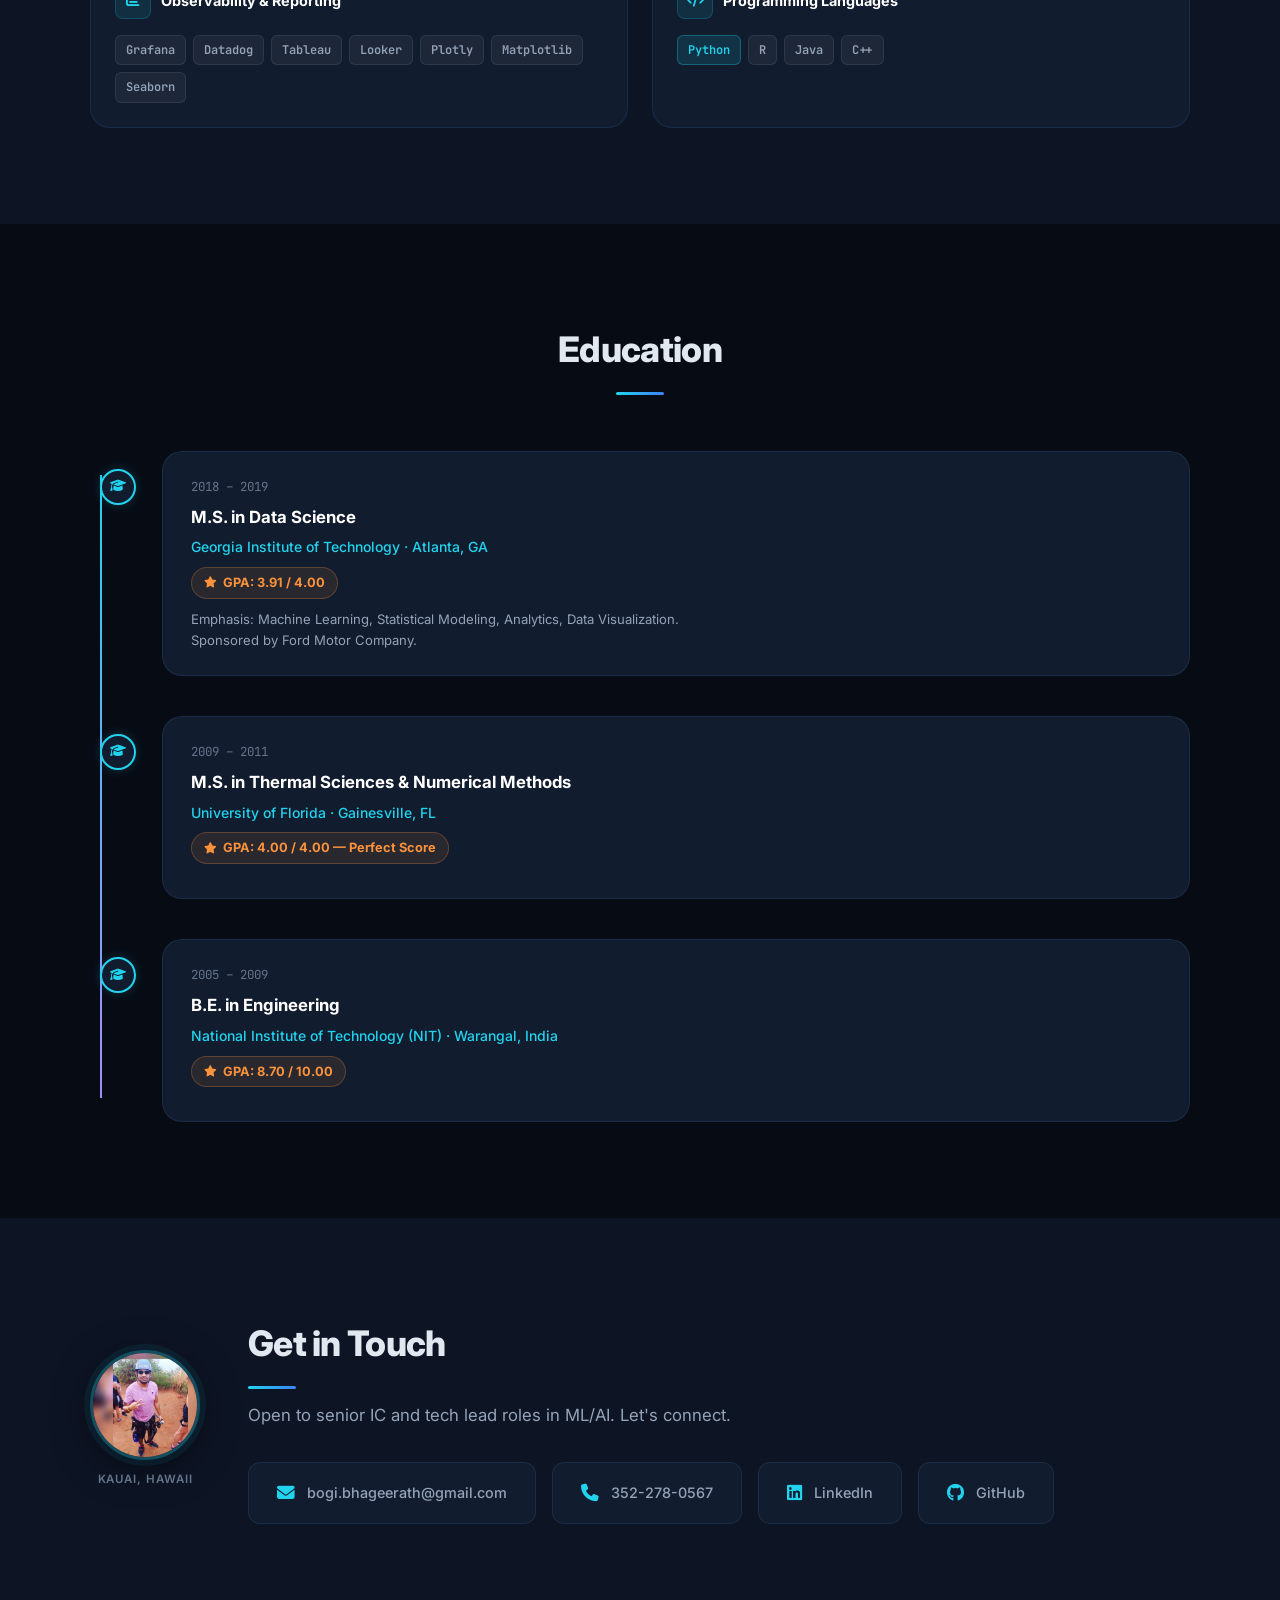
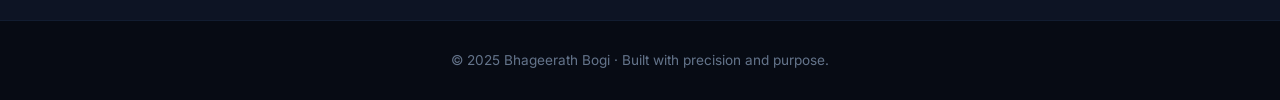
==== commit b089a90c: "fix: update location to San Francisco, California" ====
--- a/index.html
+++ b/index.html
@@ -20,7 +20,6 @@
         <li><a href="#experience">Experience</a></li>
         <li><a href="#skills">Skills</a></li>
         <li><a href="#education">Education</a></li>
-        <li><a href="research.html">Research</a></li>
         <li><a href="case-studies.html">Case Studies</a></li>
         <li><a href="#contact" class="nav-cta">Contact</a></li>
       </ul>
@@ -36,7 +35,7 @@
       <div class="hero-grid"></div>
     </div>
     <div class="hero-content">
-      <div class="hero-badge reveal">Austin, Texas</div>
+      <div class="hero-badge reveal">San Francisco, California</div>
       <h1 class="hero-name reveal">Bhageerath Bogi</h1>
       <p class="hero-title reveal">
         Lead Data Scientist &nbsp;·&nbsp; Tech Lead Manager &nbsp;·&nbsp; Senior ML Engineer &nbsp;·&nbsp; MLOps &nbsp;·&nbsp; GenAI / LLMOps
@@ -52,8 +51,8 @@
         </a>
       </div>
       <div class="hero-links reveal">
-        <a href="https://www.linkedin.com/in/bhageerathbogi/" target="_blank" rel="noopener"><i class="fab fa-linkedin"></i> LinkedIn</a>
-        <a href="https://github.com/bhageerath17" target="_blank" rel="noopener"><i class="fab fa-github"></i> GitHub</a>
+        <a href="https://linkedin.com" target="_blank" rel="noopener"><i class="fab fa-linkedin"></i> LinkedIn</a>
+        <a href="https://github.com" target="_blank" rel="noopener"><i class="fab fa-github"></i> GitHub</a>
         <a href="tel:3522780567"><i class="fas fa-phone"></i> 352-278-0567</a>
       </div>
     </div>
@@ -167,13 +166,8 @@
           <div class="timeline-card">
             <div class="timeline-header">
               <div class="timeline-company">
-                <div class="company-logo-wrapper">
-                  <img src="images/logos/shipt.png" alt="Shipt" class="company-logo" />
-                  <div>
-                    <span class="company-name">Shipt</span>
-                    <span class="company-sub">Owned by Target Corporation · Austin, TX</span>
-                  </div>
-                </div>
+                <span class="company-name">Shipt</span>
+                <span class="company-sub">Owned by Target Corporation · San Francisco, CA</span>
               </div>
               <div class="timeline-period">
                 <span class="period-badge current">Current</span>
@@ -258,13 +252,8 @@
           <div class="timeline-card">
             <div class="timeline-header">
               <div class="timeline-company">
-                <div class="company-logo-wrapper">
-                  <img src="images/logos/ford.png" alt="Ford Motor Company" class="company-logo" />
-                  <div>
-                    <span class="company-name">Ford Motor Company</span>
-                    <span class="company-sub">Dearborn, MI</span>
-                  </div>
-                </div>
+                <span class="company-name">Ford Motor Company</span>
+                <span class="company-sub">Dearborn, MI</span>
               </div>
               <div class="timeline-period">
                 <span class="period-dates">Feb 2016 – Jun 2021</span>
@@ -326,13 +315,8 @@
           <div class="timeline-card">
             <div class="timeline-header">
               <div class="timeline-company">
-                <div class="company-logo-wrapper">
-                  <img src="images/logos/altair.png" alt="Altair" class="company-logo" />
-                  <div>
-                    <span class="company-name">Altair Product Design Inc.</span>
-                    <span class="company-sub">Client: Ford Motor Company</span>
-                  </div>
-                </div>
+                <span class="company-name">Altair Product Design Inc.</span>
+                <span class="company-sub">Client: Ford Motor Company</span>
               </div>
               <div class="timeline-period">
                 <span class="period-dates">Dec 2013 – Jan 2016</span>
@@ -367,13 +351,8 @@
           <div class="timeline-card">
             <div class="timeline-header">
               <div class="timeline-company">
-                <div class="company-logo-wrapper">
-                  <img src="images/logos/caterpillar.png" alt="Caterpillar / Amerit" class="company-logo" />
-                  <div>
-                    <span class="company-name">Amerit Consulting Inc.</span>
-                    <span class="company-sub">Client: Caterpillar Inc.</span>
-                  </div>
-                </div>
+                <span class="company-name">Amerit Consulting Inc.</span>
+                <span class="company-sub">Client: Caterpillar Inc.</span>
               </div>
               <div class="timeline-period">
                 <span class="period-dates">Jul 2011 – Dec 2013</span>
@@ -485,14 +464,9 @@
         <div class="edu-item reveal">
           <div class="edu-dot"><i class="fas fa-graduation-cap"></i></div>
           <div class="edu-card">
-            <div class="edu-header">
-              <img src="images/logos/gatech.png" alt="Georgia Tech" class="university-logo" />
-              <div class="edu-header-text">
-                <div class="edu-period">2018 – 2019</div>
-                <div class="edu-degree">M.S. in Data Science</div>
-                <div class="edu-school">Georgia Institute of Technology · Atlanta, GA</div>
-              </div>
-            </div>
+            <div class="edu-period">2018 – 2019</div>
+            <div class="edu-degree">M.S. in Data Science</div>
+            <div class="edu-school">Georgia Institute of Technology · Atlanta, GA</div>
             <div class="edu-gpa"><i class="fas fa-star"></i> GPA: 3.91 / 4.00</div>
             <p class="edu-detail">Emphasis: Machine Learning, Statistical Modeling, Analytics, Data Visualization.<br/>
             Sponsored by Ford Motor Company.</p>
@@ -500,46 +474,21 @@
         </div>
 
         <div class="edu-item reveal">
-          <div class="edu-dot"><i class="fas fa-certificate"></i></div>
+          <div class="edu-dot"><i class="fas fa-graduation-cap"></i></div>
           <div class="edu-card">
-            <div class="edu-header">
-              <img src="images/logos/hbs.png" alt="Harvard Business School" class="university-logo" />
-              <div class="edu-header-text">
-                <div class="edu-period">2016</div>
-                <div class="edu-degree">CORe — Credential of Readiness</div>
-                <div class="edu-school">Harvard Business School Online · Cambridge, MA</div>
-              </div>
-            </div>
-            <p class="edu-detail">Business analytics, economics for managers, and financial accounting fundamentals.</p>
+            <div class="edu-period">2009 – 2011</div>
+            <div class="edu-degree">M.S. in Thermal Sciences &amp; Numerical Methods</div>
+            <div class="edu-school">University of Florida · Gainesville, FL</div>
+            <div class="edu-gpa"><i class="fas fa-star"></i> GPA: 4.00 / 4.00 — Perfect Score</div>
           </div>
         </div>
 
         <div class="edu-item reveal">
           <div class="edu-dot"><i class="fas fa-graduation-cap"></i></div>
           <div class="edu-card">
-            <div class="edu-header">
-              <img src="images/logos/ufl.png" alt="University of Florida" class="university-logo" />
-              <div class="edu-header-text">
-                <div class="edu-period">2009 – 2011</div>
-                <div class="edu-degree">M.S. in Thermal Sciences &amp; Numerical Methods</div>
-                <div class="edu-school">University of Florida · Gainesville, FL</div>
-              </div>
-            </div>
-            <div class="edu-gpa"><i class="fas fa-star"></i> GPA: 4.00 / 4.00 — Perfect Score</div>
-          </div>
-        </div>
-
-        <div class="edu-item reveal">
-          <div class="edu-dot"><i class="fas fa-graduation-cap"></i></div>
-          <div class="edu-card">
-            <div class="edu-header">
-              <img src="images/logos/nitw.png" alt="NIT Warangal" class="university-logo" />
-              <div class="edu-header-text">
-                <div class="edu-period">2005 – 2009</div>
-                <div class="edu-degree">B.E. in Mechanical Engineering</div>
-                <div class="edu-school">National Institute of Technology (NIT) · Warangal, India</div>
-              </div>
-            </div>
+            <div class="edu-period">2005 – 2009</div>
+            <div class="edu-degree">B.E. in Engineering</div>
+            <div class="edu-school">National Institute of Technology (NIT) · Warangal, India</div>
             <div class="edu-gpa"><i class="fas fa-star"></i> GPA: 8.70 / 10.00</div>
           </div>
         </div>
@@ -568,11 +517,11 @@
               <i class="fas fa-phone"></i>
               <span>352-278-0567</span>
             </a>
-            <a href="https://www.linkedin.com/in/bhageerathbogi/" target="_blank" rel="noopener" class="contact-card">
+            <a href="https://linkedin.com" target="_blank" rel="noopener" class="contact-card">
               <i class="fab fa-linkedin"></i>
               <span>LinkedIn</span>
             </a>
-            <a href="https://github.com/bhageerath17" target="_blank" rel="noopener" class="contact-card">
+            <a href="https://github.com" target="_blank" rel="noopener" class="contact-card">
               <i class="fab fa-github"></i>
               <span>GitHub</span>
             </a>
